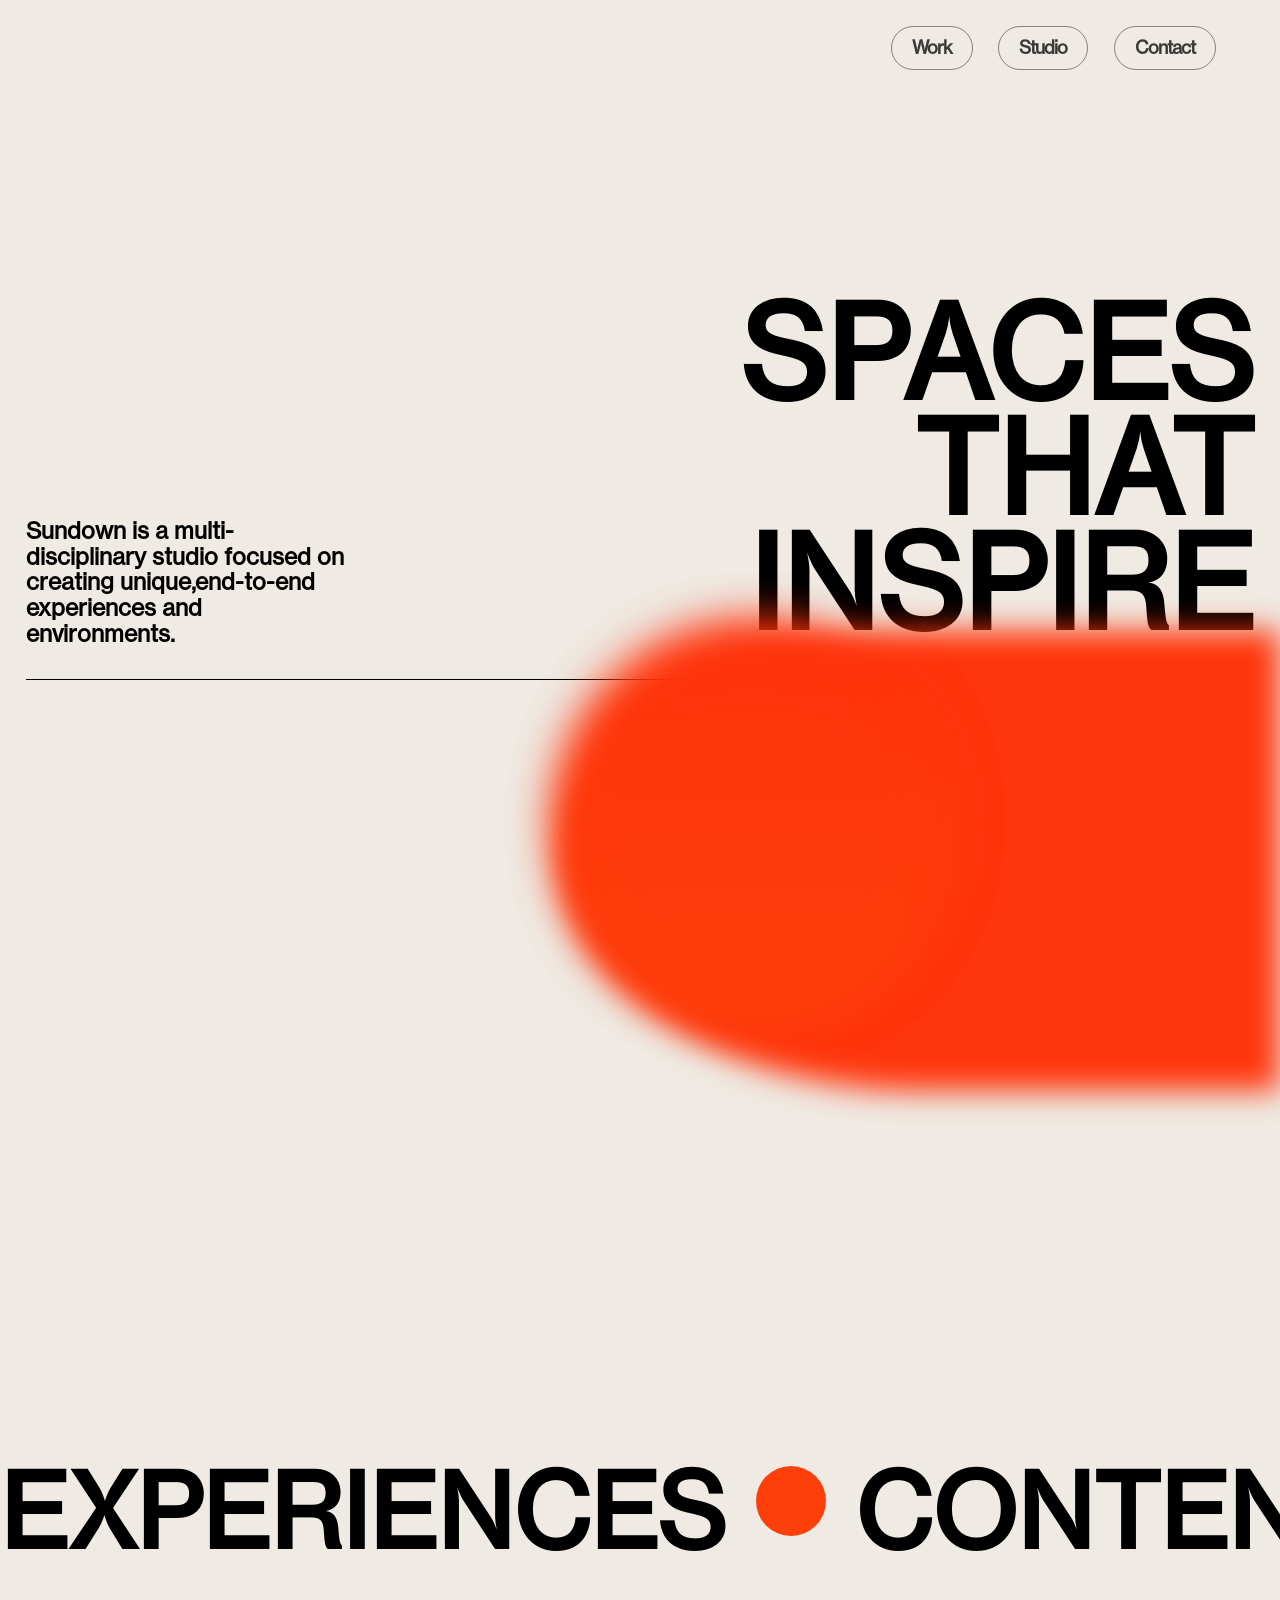
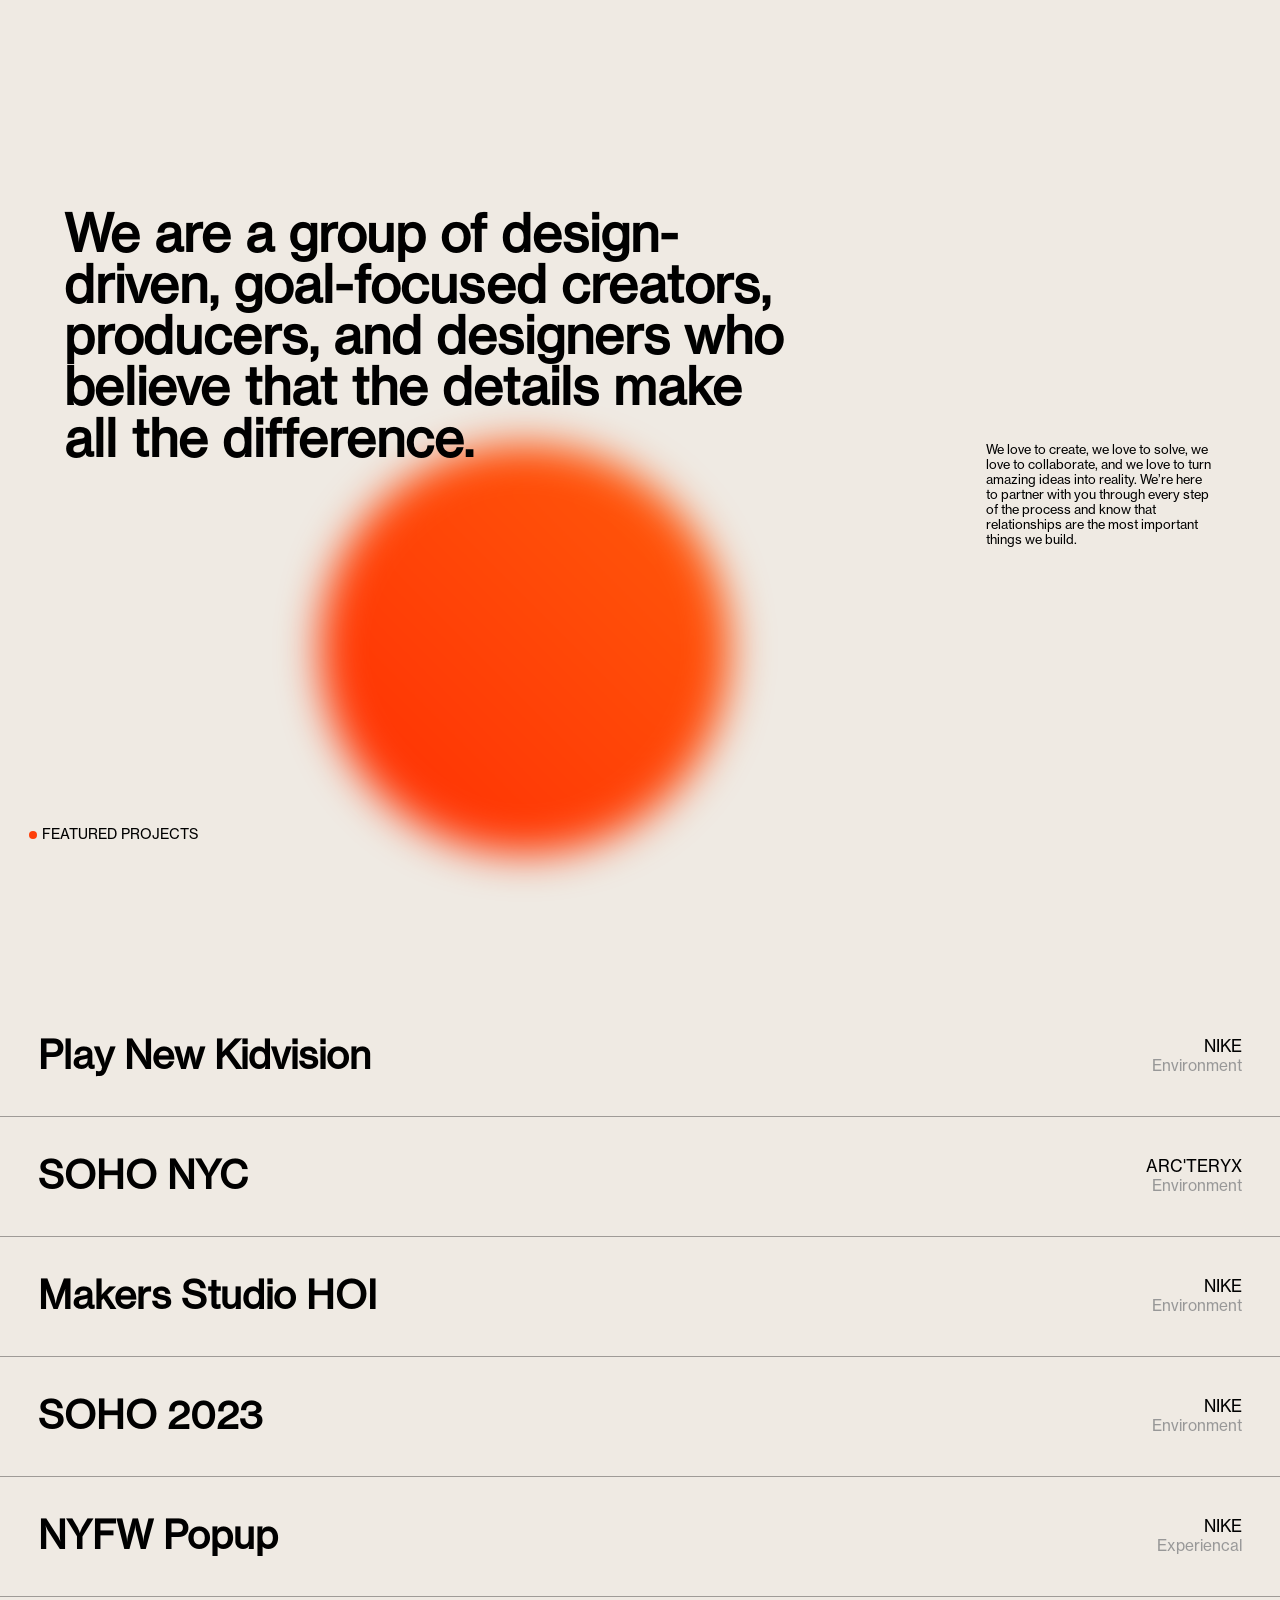
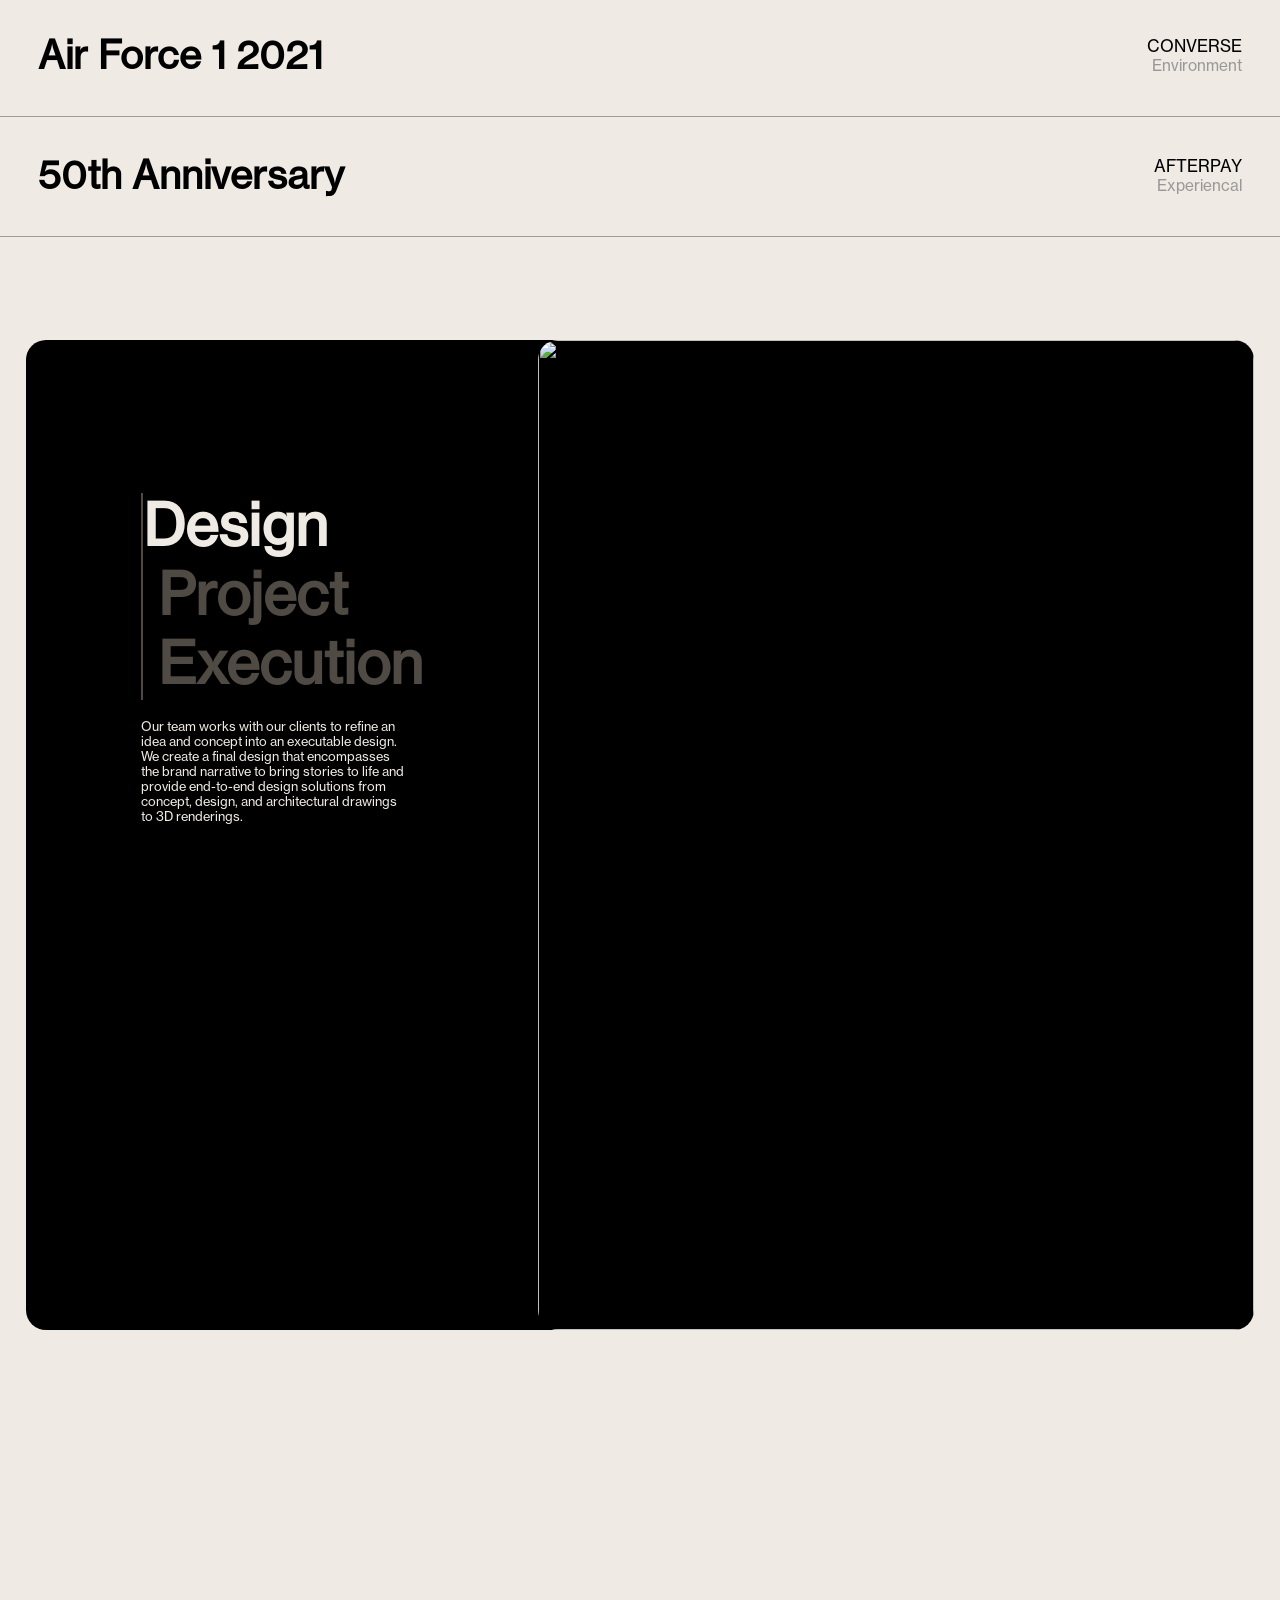
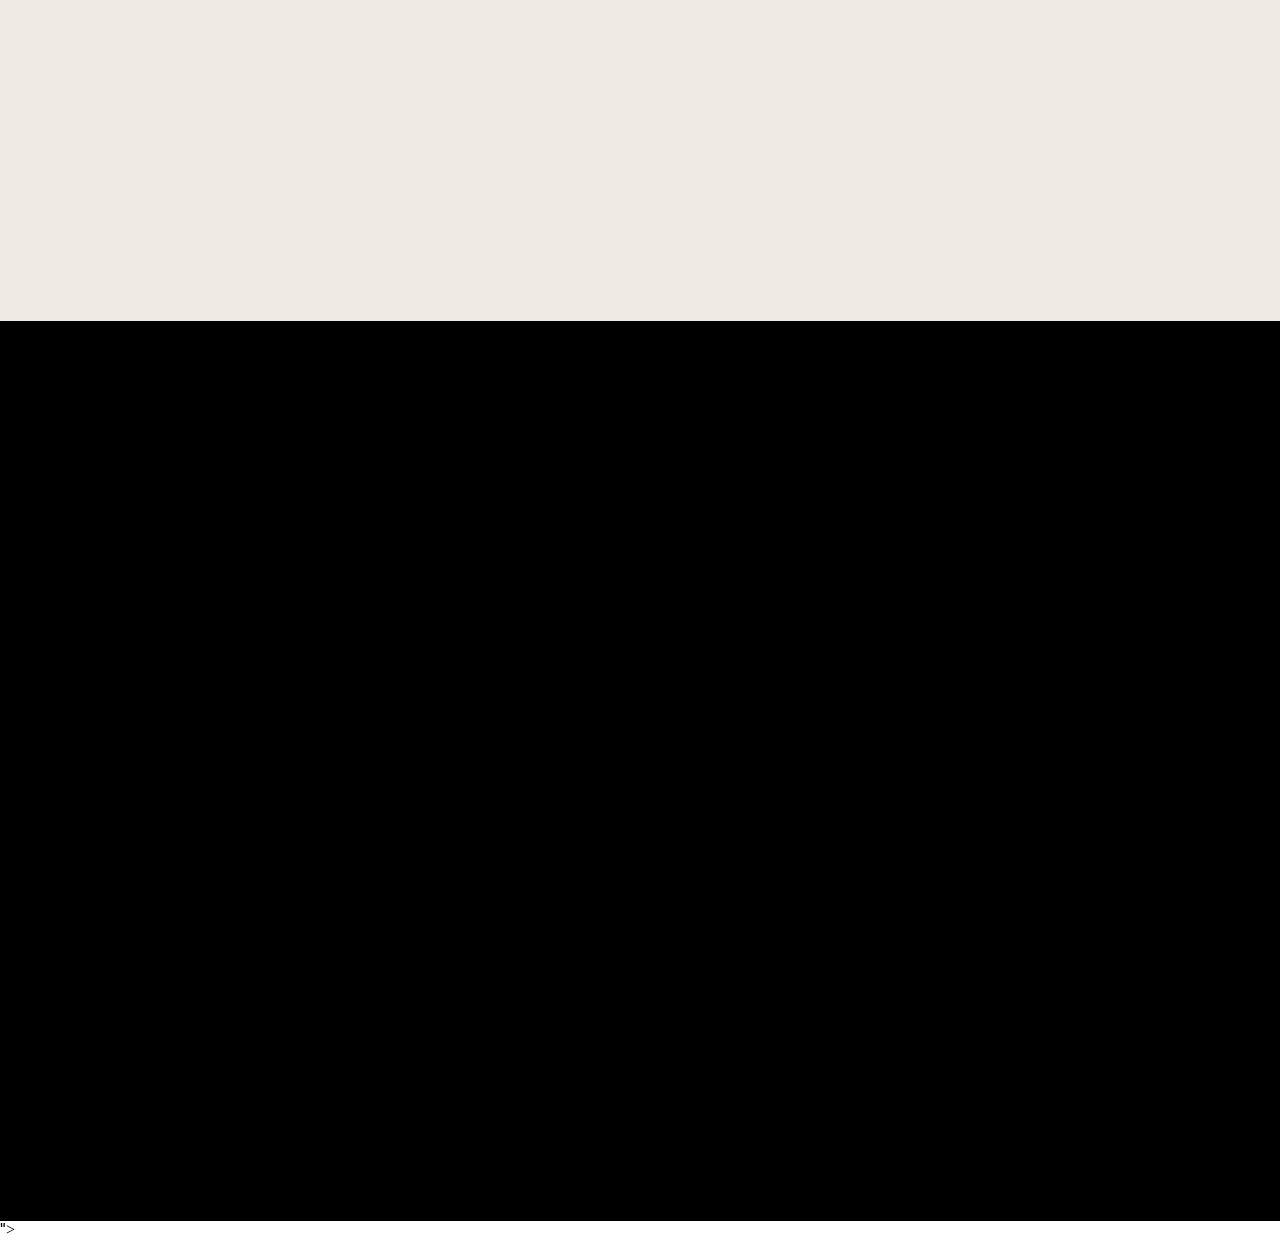
==== index.html @ 8892dcef "footer" ====
<!DOCTYPE html>
<html lang="en">

<head>
    <meta charset="UTF-8">
    <link rel="stylesheet" href="https://cdn.jsdelivr.net/npm/locomotive-scroll@3.5.4/dist/locomotive-scroll.css">
    <link rel="stylesheet" href="https://cdn.jsdelivr.net/npm/swiper@11/swiper-bundle.min.css" />
    <meta name="viewport" content="width=device-width, initial-scale=1.0">
    <link rel="stylesheet" href="style.css">
    <link rel="shortcut icon" href="./icon.png" type="image/x-icon">
    <title>Sundown Studio</title>
</head>

<body>
    <div id="fixed-img"></div>
    <div id="main">
        <div id="page1">
            <nav>
                <img src="https://assets-global.website-files.com/64d3dd9edfb41666c35b15b7/64d3dd9edfb41666c35b15c2_Sundown%20logo.svg"
                    alt="">
                <div id="navright">
                    <h4><a href="#">Work</a></h4>
                    <h4><a href="#">Studio</a></h4>
                    <h4><a href="#">Contact</a></h4>
                </div>
            </nav>
            <div id="hero">
                <div id="left">
                    <h3>Sundown is a multi-disciplinary studio focused on creating unique,end-to-end experiences and
                        environments.</h3>
                </div>
                <div id="right">
                    <h1>Spaces <br>
                        that <br>
                        inspire</h1>
                </div>
            </div>
            <div id="hero-shape">
                <div id="h1"></div>
                <div id="h2"></div>
                <div id="h3"></div>
            </div>
            <video autoplay loop muted src="./video.mp4"></video>
        </div>
        <div id="page2">
            <div id="moving">

                <div class="con">
                    <h1>EXPERIENCES</h1>
                    <div id="circle"></div>
                    <h1>CONTENT</h1>
                    <div id="circle"></div>
                    <h1>ENVIRONMENTS</h1>
                    <div id="circle"></div>
                </div>

                <div class="con">
                    <h1>EXPERIENCES</h1>
                    <div id="circle"></div>
                    <h1>CONTENT</h1>
                    <div id="circle"></div>
                    <h1>ENVIRONMENTS</h1>
                    <div id="circle"></div>
                </div>

                <div class="con">
                    <h1>EXPERIENCES</h1>
                    <div id="circle"></div>
                    <h1>CONTENT</h1>
                    <div id="circle"></div>
                    <h1>ENVIRONMENTS</h1>
                    <div id="circle"></div>
                </div>
            </div>
            <div id="gooey"> </div>

            <div id="page2-bottom">
                <h1>We are a group of design- <br>driven, goal-focused creators, <br>producers, and designers who
                    <br>believe that
                    the details make <br>all the difference.
                </h1>
                <div id="bottom-pt2">
                    <img src="https://assets-global.website-files.com/64d3dd9edfb41666c35b15b7/64d3dd9edfb41666c35b15d1_Holding_thumb-p-500.jpg"
                        alt="">
                    <p>We love to create, we love to solve, we love to collaborate, and we love to turn amazing ideas
                        into reality. We’re here to partner with you through every step of the process and know that
                        relationships are the most important things we build.</p>
                </div>
            </div>
            <div id="project">
                <div id="dot"></div>
                <h5>FEATURED PROJECTS</h5>
            </div>
        </div>
        <div id="page3">
            <div id="elem-container">
                <div id="elem1" class="elem"
                    data-image="https://assets-global.website-files.com/64d3dd9edfb41666c35b15d4/64d3dd9edfb41666c35b169f_Copy%2520of%2520211023_NikeCHI_PlayNewKids_Beauty-03-p-1600.webp">
                    <div class="overlay"></div>
                    <h2>Play New Kidvision</h2>
                    <div class="rite">
                        <h3>NIKE</h3>
                        <h4>Environment</h4>
                    </div>
                </div>

                <div class="elem"
                    data-image="https://assets-global.website-files.com/64d3dd9edfb41666c35b15d4/64d3dd9edfb41666c35b163b_Copy-of-IMG_1180.webp">
                    <div class="overlay"></div>
                    <h2>SOHO NYC</h2>
                    <div class="rite">
                        <h3>ARC'TERYX</h3>
                        <h4>Environment</h4>
                    </div>
                </div>

                <div class="elem"
                    data-image="https://assets-global.website-files.com/64d3dd9edfb41666c35b15d4/64d3dd9edfb41666c35b1733_Nike_HOI_50th_SU22_FL1_5388.webp">
                    <div class="overlay"></div>
                    <h2>Makers Studio HOI</h2>
                    <div class="rite">
                        <h3>NIKE</h3>
                        <h4>Environment</h4>
                    </div>
                </div>

                <div class="elem"
                    data-image="https://assets-global.website-files.com/64d3dd9edfb41666c35b15d4/64d3dd9edfb41666c35b1733_Nike_HOI_50th_SU22_FL1_5388.webp">
                    <div class="overlay"></div>
                    <h2>SOHO 2023</h2>
                    <div class="rite">
                        <h3>NIKE</h3>
                        <h4>Environment</h4>
                    </div>
                </div>

                <div class="elem"
                    data-image="https://assets-global.website-files.com/64d3dd9edfb41666c35b15d4/64d3dd9edfb41666c35b1712_AM704009-p-1600.webp">
                    <div class="overlay"></div>
                    <h2>NYFW Popup</h2>
                    <div class="rite">
                        <h3>NIKE</h3>
                        <h4>Experiencal</h4>
                    </div>
                </div>

                <div class="elem"
                    data-image="https://assets-global.website-files.com/64d3dd9edfb41666c35b15d4/64d3dd9edfb41666c35b16c5_Copy%20of%20Nike_Soho_AMD21_0781_LORES.webp">
                    <div class="overlay"></div>
                    <h2>Air Force 1 2021</h2>
                    <div class="rite">
                        <h3>CONVERSE</h3>
                        <h4>Environment</h4>
                    </div>
                </div>

                <div class="elem"
                    data-image="https://assets-global.website-files.com/64d3dd9edfb41666c35b15d4/64d3dd9edfb41666c35b16f4_Copy%20of%20Nike_Soho_50th_SU22_FL1_6176.webp">
                    <div class="overlay"></div>
                    <h2>50th Anniversary</h2>
                    <div class="rite">
                        <h3>AFTERPAY</h3>
                        <h4>Experiencal</h4>
                    </div>
                </div>
            </div>
        </div>
        <div id="page4">
            <div id="design">
                <div id="dl">
                    <div id="line"></div>
                    <h2 class="text" data-image="https://sundown-ivory.vercel.app/page4-1.webp"
                        data-para="Our team works with our clients to refine an idea and concept into an executable design. We create a final design that encompasses the brand narrative to bring stories to life and provide end-to-end design solutions from concept, design, and architectural drawings to 3D renderings.">
                        Design</h2>
                    <h2 class="text" data-image="https://sundown-ivory.vercel.app/page4-2.webp"
                        data-para="Once we have a design, our production team takes the lead in bringing it to life. We manage all stages of the project, from build specifications and technical drawings to site surveys, vendor management, and 2D & 3D production. We have an extensive network of partners to meet each unique design and project need.">
                        Project</h2>
                    <h2 class="text" data-image="https://sundown-ivory.vercel.app/page4-3.webp"
                        data-para="We’re with you every step of the way, from the project initiation to launch day. Our production and design teams are onsite to direct and guide the process down to the last point of completion, ensuring success across the built space and experience.">
                        Execution</h2>
                    <p id="paragraph">Our team works with our clients to refine an <br> idea and concept into an
                        executable design.
                        <br> We
                        create a final design that encompasses <br> the brand narrative to bring stories to life and
                        <br> provide
                        end-to-end design solutions from <br>concept, design, and architectural drawings <br> to 3D
                        renderings.
                    </p>
                </div>
                <div id="dr">
                    <img src="https://sundown-ivory.vercel.app/page4-1.webp" alt="">
                </div>
            </div>
            <div id="swiper"></div>
        </div>
        <div id="page5"></div>
        <div id="page6"></div>
    </div>
    <div id="footer">
        <h1>Sundown</h1>
    </div>

    <script src="https://cdn.jsdelivr.net/npm/locomotive-scroll@3.5.4/dist/locomotive-scroll.js"></script>
    <script src=" https://cdnjs.cloudflare.com/ajax/libs/gsap/3.13.0/gsap.min.js"
        integrity="sha512-NcZdtrT77bJr4STcmsGAESr06BYGE8woZdSdEgqnpyqac7sugNO+Tr4bGwGF3MsnEkGKhU2KL2xh6Ec+BqsaHA=="
        crossorigin="anonymous" referrerpolicy="no-referrer"></script>">
    <script src="https://cdnjs.cloudflare.com/ajax/libs/gsap/3.13.0/ScrollTrigger.min.js"
        integrity="sha512-P2IDYZfqSwjcSjX0BKeNhwRUH8zRPGlgcWl5n6gBLzdi4Y5/0O4zaXrtO4K9TZK6Hn1BenYpKowuCavNandERg=="
        crossorigin="anonymous" referrerpolicy="no-referrer"></script>
    <script src="https://cdn.jsdelivr.net/npm/swiper@11/swiper-bundle.min.js"></script>
    <script src="script.js"></script>
</body>

</html>
---- style.css ----
* {
    margin: 0;
    padding: 0;
    box-sizing: border-box;
}

html,
body {
    width: 100%;
    height: 100%;
    color: black;
    /* background-color: #efeae3; */
    font-family: "Neue Haas Grotesk Display";
}

#main {
    background-color: black;
    position: relative;
    z-index: 10;
}

@font-face {
    font-family: "Neue Haas Grotesk Display";
    src: url("./fonts/NeueHaasGrotText-55Roman-Trial.otf");
}



#page1 {
    min-height: 100vh;
    width: 100%;
    position: relative;
    padding: 0 2vw;
    background-color: #efeae3;
}

nav {
    padding: 2vw 3vw;
    width: 100%;
    display: flex;
    align-items: center;
    justify-content: space-between;
}

#navright {
    display: flex;
    gap: 2vw;
}

#navright h4 {
    padding: 10px 20px;
    font-weight: 600;
    color: rgba(0, 0, 0, 0.744);
    font-size: 18px;
    border: 1px solid rgba(0, 0, 0, 0.443);
    border-radius: 50px;
    letter-spacing: -1px;
    position: relative;
    transition: all ease 0.4s;
    overflow: hidden;
}

#navright h4::after {
    content: "";
    position: absolute;
    height: 100%;
    width: 100%;
    background-color: rgba(0, 0, 0, 0.756);
    color: white;
    position: absolute;
    left: 0;
    bottom: -100%;
    border-radius: 50px;
    transition: all ease 0.4s;
}

#navright h4:hover::after {
    bottom: 0;
}

#navright h4 a {
    color: rgba(0, 0, 0, 0.756);
    text-decoration: none;
    z-index: 9;
    position: relative;
}

#navright h4:hover a {
    color: white;
}

#hero {
    height: 65vh;
    width: 100%;
    display: flex;
    align-items: flex-end;
    justify-content: space-between;
    border-bottom: 1px solid black;
    padding-bottom: 2.5vw;
}

#left h3 {

    width: 25vw;
    line-height: 2vw;
    font-size: 1.8vw;
}

#right h1 {
    align-items: flex-end;
    text-transform: uppercase;
    font-size: 10vw;
    line-height: 9vw;
    text-align: right;
}

#page1 video {
    margin-top: 4vw;
    border-radius: 30px;
    width: 100%;
    position: relative;
}

#hero-shape {
    position: absolute;
    height: 36vw;
    width: 56vw;
    right: 0;
    top: 70vh;
}

#h1 {
    height: 100%;
    width: 100%;
    background-color: #ff350b;
    border-top-left-radius: 50%;
    border-bottom-left-radius: 50%;
    filter: blur(15px);
    position: absolute;
}

#h2 {
    height: 30vw;
    width: 30vw;
    background: linear-gradient(#ff320a, #fe3f0a);
    border-radius: 50%;
    position: absolute;
    filter: blur(25px);
    animation-name: anime2;
    animation-duration: 3s;
    animation-timing-function: linear;
    animation-iteration-count: infinite;
    animation-direction: alternate;
}

#h3 {
    height: 30vw;
    width: 30vw;
    background: linear-gradient(#ff320a, #fe3f0a);
    border-radius: 50%;
    filter: blur(25px);
    position: absolute;
    animation-name: anime1;
    animation-duration: 3s;
    animation-timing-function: linear;
    animation-iteration-count: infinite;
    animation-direction: alternate;
}

@keyframes anime1 {
    from {
        transform: translate(55%, -3%);
    }

    to {
        transform: translate(0%, 10%);
    }
}

@keyframes anime2 {
    from {
        transform: translate(5%, -5%);
    }

    to {
        transform: translate(-20%, 30%);
    }
}

#page2 {
    min-height: 100vh;
    width: 100%;
    position: relative;
    padding: 8vw 0vw;
    background-color: #efeae3;

}

#moving::-webkit-scrollbar {
    display: none;
}

#moving {
    white-space: nowrap;
    overflow-x: auto;
}

.con {
    white-space: nowrap;
    display: inline-block;
    animation-name: move;
    animation-duration: 10s;
    animation-timing-function: linear;
    animation-iteration-count: infinite;
}

#moving h1 {
    font-size: 8vw;
    display: inline-block;
}

#circle {
    height: 70px;
    width: 70px;
    background-color: #fe3f0a;
    display: inline-block;
    border-radius: 50%;
    margin: 1vw 2vw;
}

@keyframes move {
    from {
        transform: translateX(0);
    }

    to {
        transform: translateX(-100%);
    }
}

#page2-bottom {
    height: 80vh;
    width: 100%;
    /* background-color: aquamarine; */
    padding: 5vw;
    display: flex;
    align-items: center;
    justify-content: space-between;
    position: relative;
    z-index: 2;
}

#page2-bottom h1 {
    font-size: 4vw;
    width: 70%;
    line-height: 4vw;
}

#bottom-pt2 {
    width: 20%;
    margin-top: 30vh;
    /* background-color: blue; */
}

#dot {
    height: 8px;
    width: 8px;
    background-color: #fe3f0a;
    border-radius: 50%;
}

#project {
    display: flex;
    gap: 5px;
    padding-left: 2.3vw;
    padding-top: 10vw;
    align-items: center;
}

#project h5 {
    font-size: 1.1vw;
    font-weight: 200;
}

#bottom-pt2 img {
    width: 100%;
    border-radius: 15px;
}

#bottom-pt2 p {
    font-weight: 100;
    margin-top: 2vw;
    font-size: 1vw;
}

#page2 #gooey {
    height: 32vw;
    width: 32vw;
    border-radius: 50%;
    position: absolute;
    background: linear-gradient(to top right, #ff2d03, #ff5c0b);
    top: 58%;
    left: 25%;
    filter: blur(20px);
    z-index: 1;
    animation-name: gooey;
    animation-duration: 6s;
    animation-iteration-count: infinite;
    animation-direction: alternate;
    animation-timing-function: ease-in-out;
}

@keyframes gooey {
    from {
        transform: translate(10%, -10%) skew(0);
    }

    to {
        transform: translate(-10%, 10%) skew(-12deg);
    }
}

#page3 {
    min-height: 100vh;
    width: 100%;
    background-color: #efeae3;
    padding: 4vw 0;
}

.elem {
    height: 120px;
    width: 100%;
    /* border-top: 1px solid black; */
    border-bottom: 1px solid rgba(0, 0, 0, 0.336);
    overflow: hidden;
    position: relative;
    display: flex;
    align-items: center;
    padding: 0vw 3vw;
    justify-content: space-between;
}

.elem h2 {
    font-size: 3vw;
    position: relative;
    z-index: 9;
}

.elem .overlay {
    height: 100%;
    width: 100%;
    background-color: #ff9831;
    position: absolute;
    left: 0;
    top: -100%;
    transition: all ease 0.2s;
}

.rite {
    text-align: right;
    position: relative;
}

.rite h3 {
    font-weight: 100;
    font-size: 1.3vw;
    text-decoration: uppercase;
}

.rite h4 {
    font-weight: 100;
    font-size: 1.2vw;
    color: rgb(152, 152, 152);
}

.elem:hover .overlay {
    top: 0;
}

#fixed-img {
    height: 30vw;
    width: 24vw;
    /* background-color: red; */
    border-radius: 10px;
    position: fixed;
    z-index: 99;
    left: 50%;
    top: 25%;
    display: none;
    background-size: cover;
    background-position: center;
}


#page4 {
    min-height: 100vh;
    width: 100%;
    background-color: #efeae3;
    padding: 4vw 2vw;
}

#design {
    height: 110vh;
    width: 100%;
    display: flex;
    background-color: black;
    color: #efeae3;
    border-radius: 20px;
}

#design #dl {
    width: 25%;
    margin: 12vw 9vw;
    align-items: center;
}

#dl h2 {
    font-size: 4.5vw;
    border-left: 2px solid #504a45;
}

#dl h2:nth-child(3) {
    padding-left: 15px;
    color: #504a45;
}

#dl h2:nth-child(4) {
    padding-left: 15px;
    color: #504a45;
}

#dl h2:hover {
    cursor: pointer;
}

#dl p {
    margin-top: 20px;
    font-size: 1vw;
    font-weight: 100;
}

#design #dr {
    width: 70%;
}

#dr img {
    height: 110vh;
    width: 100%;
    border-radius: 20px;
    object-fit: cover;
}

#page5 {
    min-height: 60vh;
    width: 100%;
    background-color: #efeae3;
    padding: 4vw 0;
}

#page6 {
    min-height: 100vh;
    width: 100%;
}

#footer {
    position: fixed;
    height: 60vh;
    z-index: 9;
    bottom: 0;
}
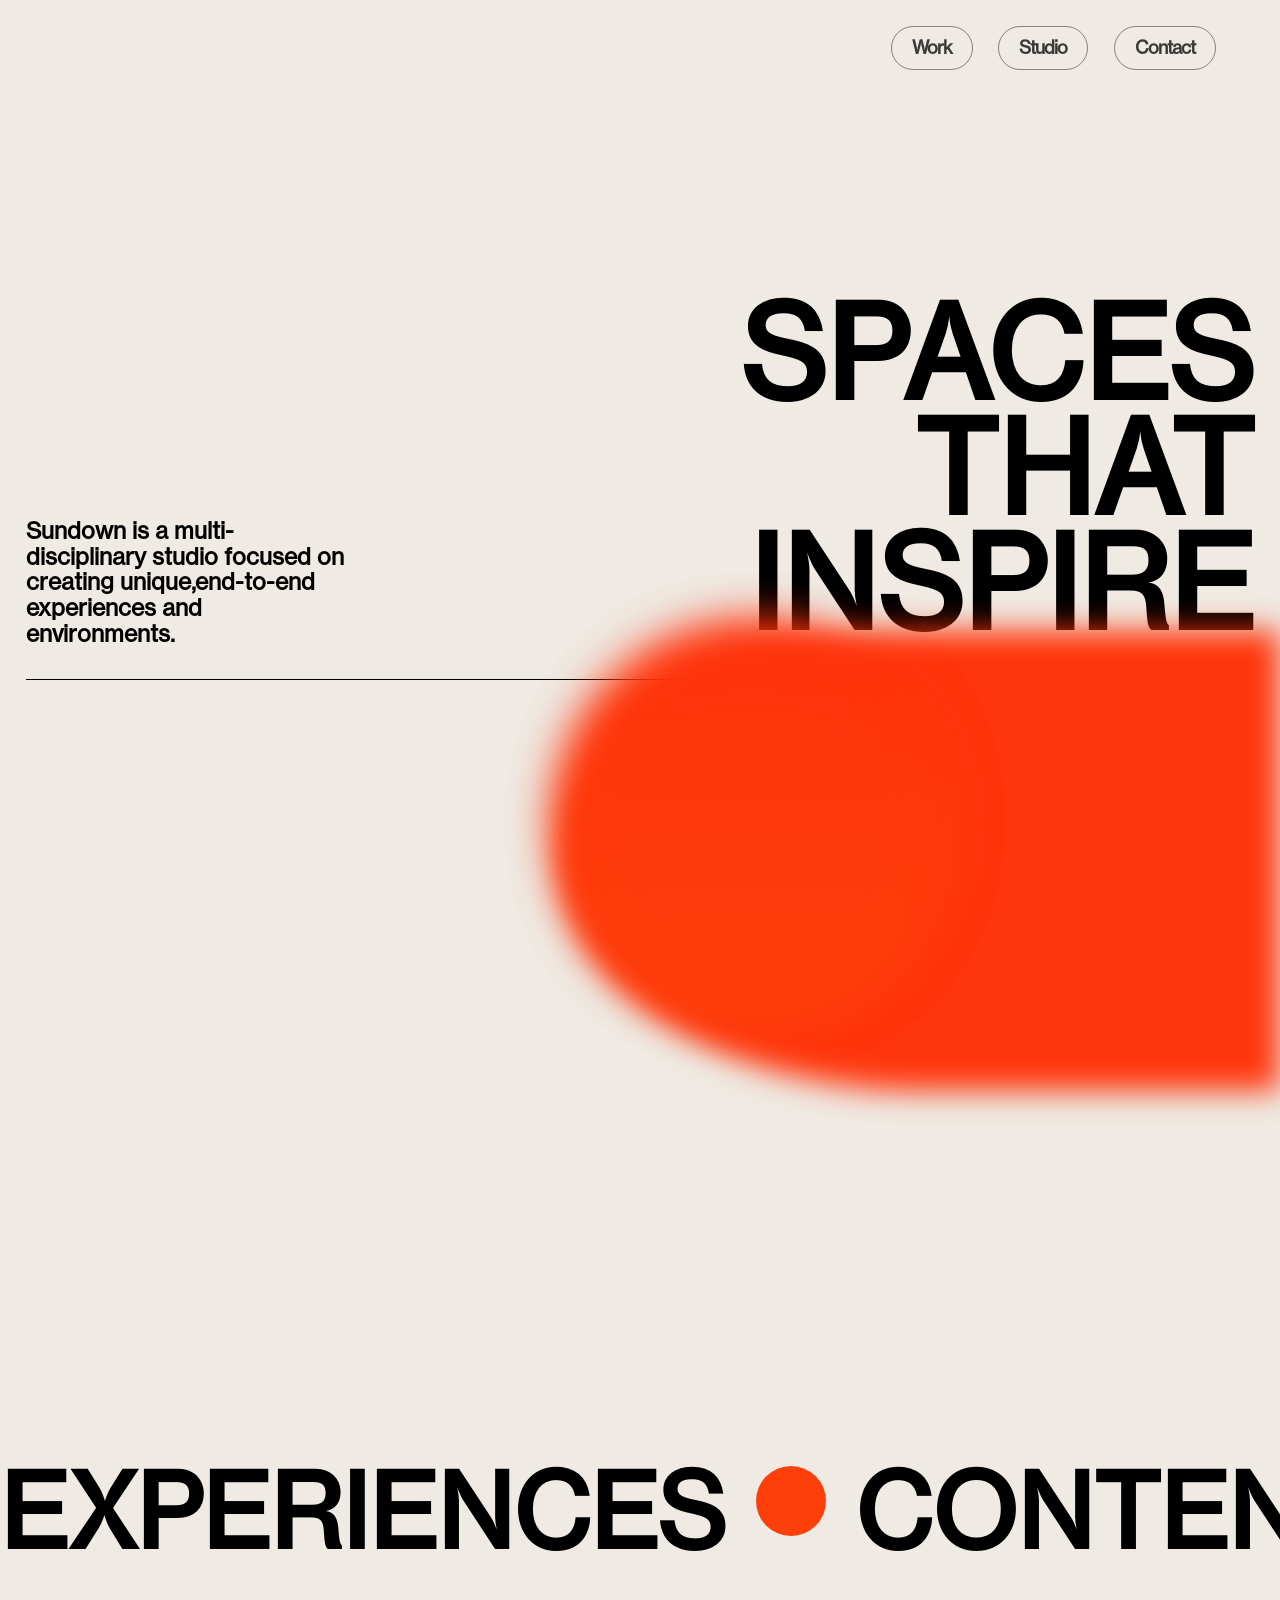
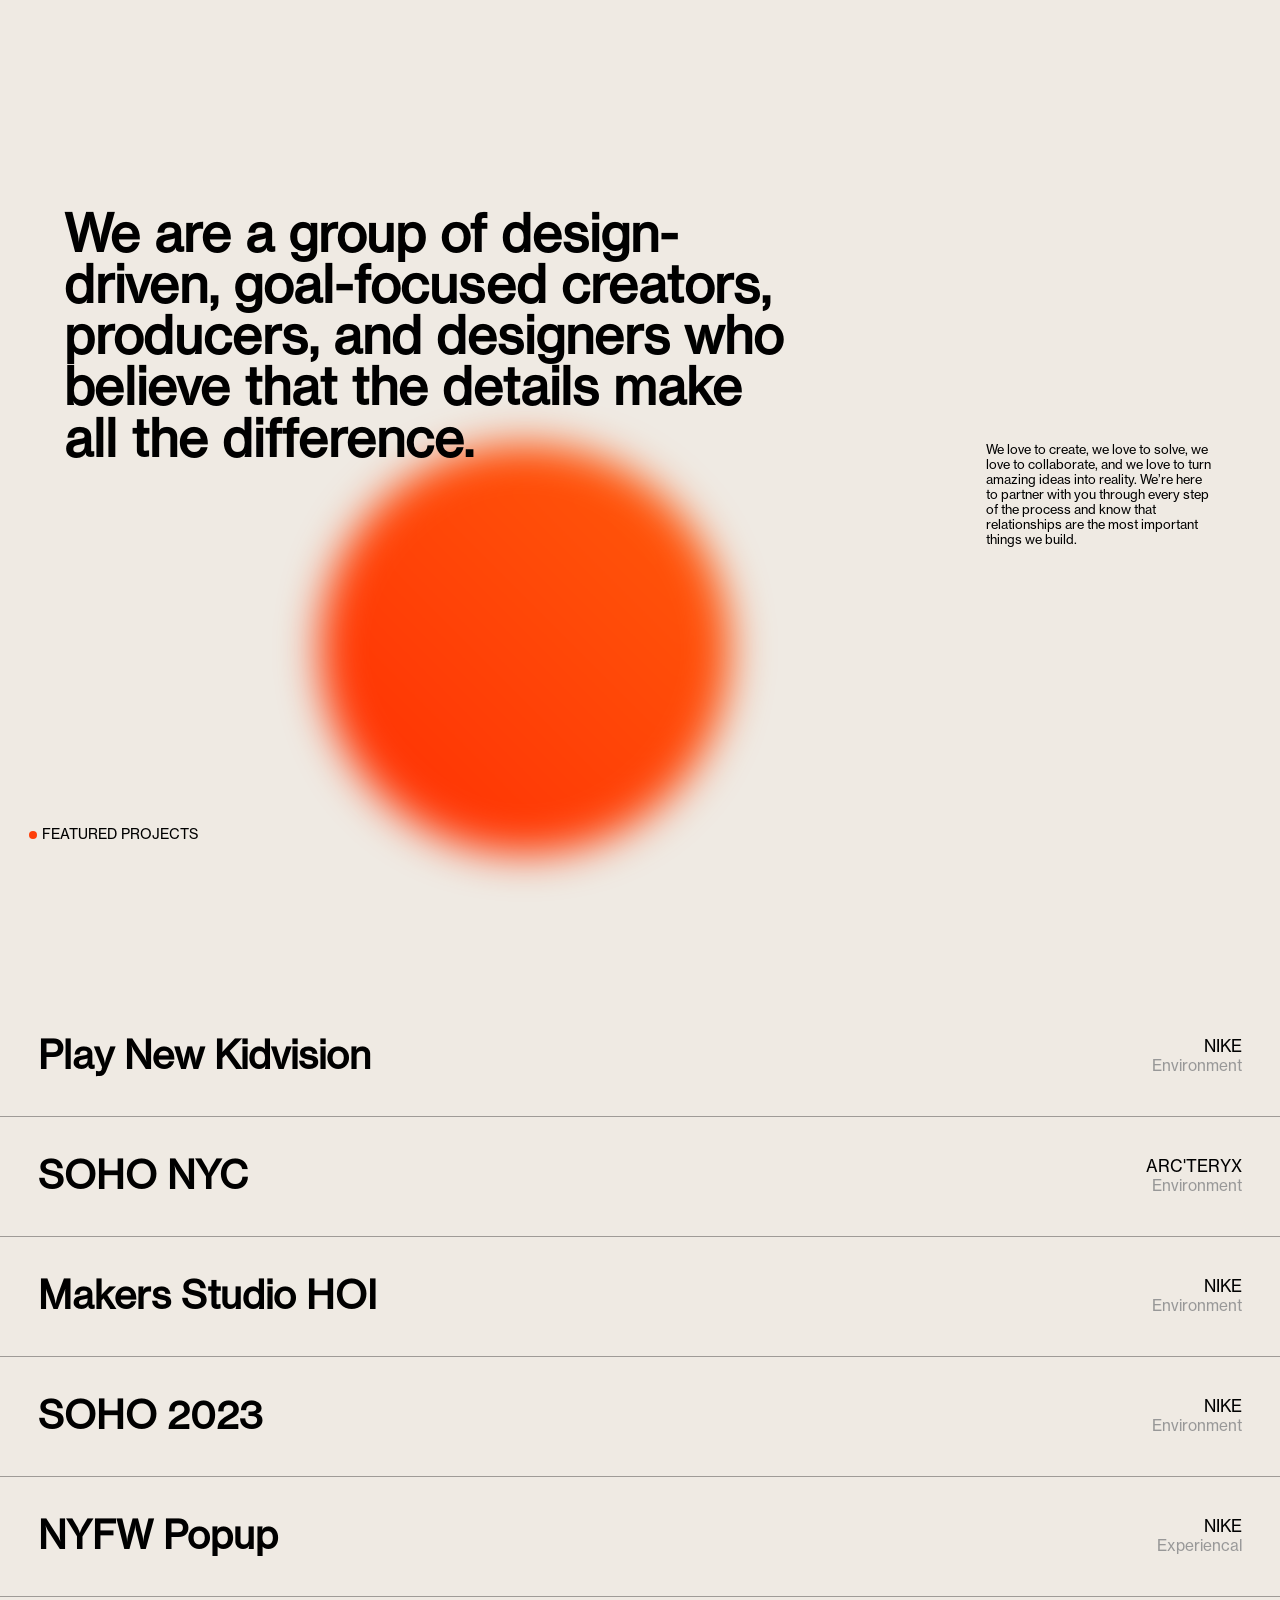
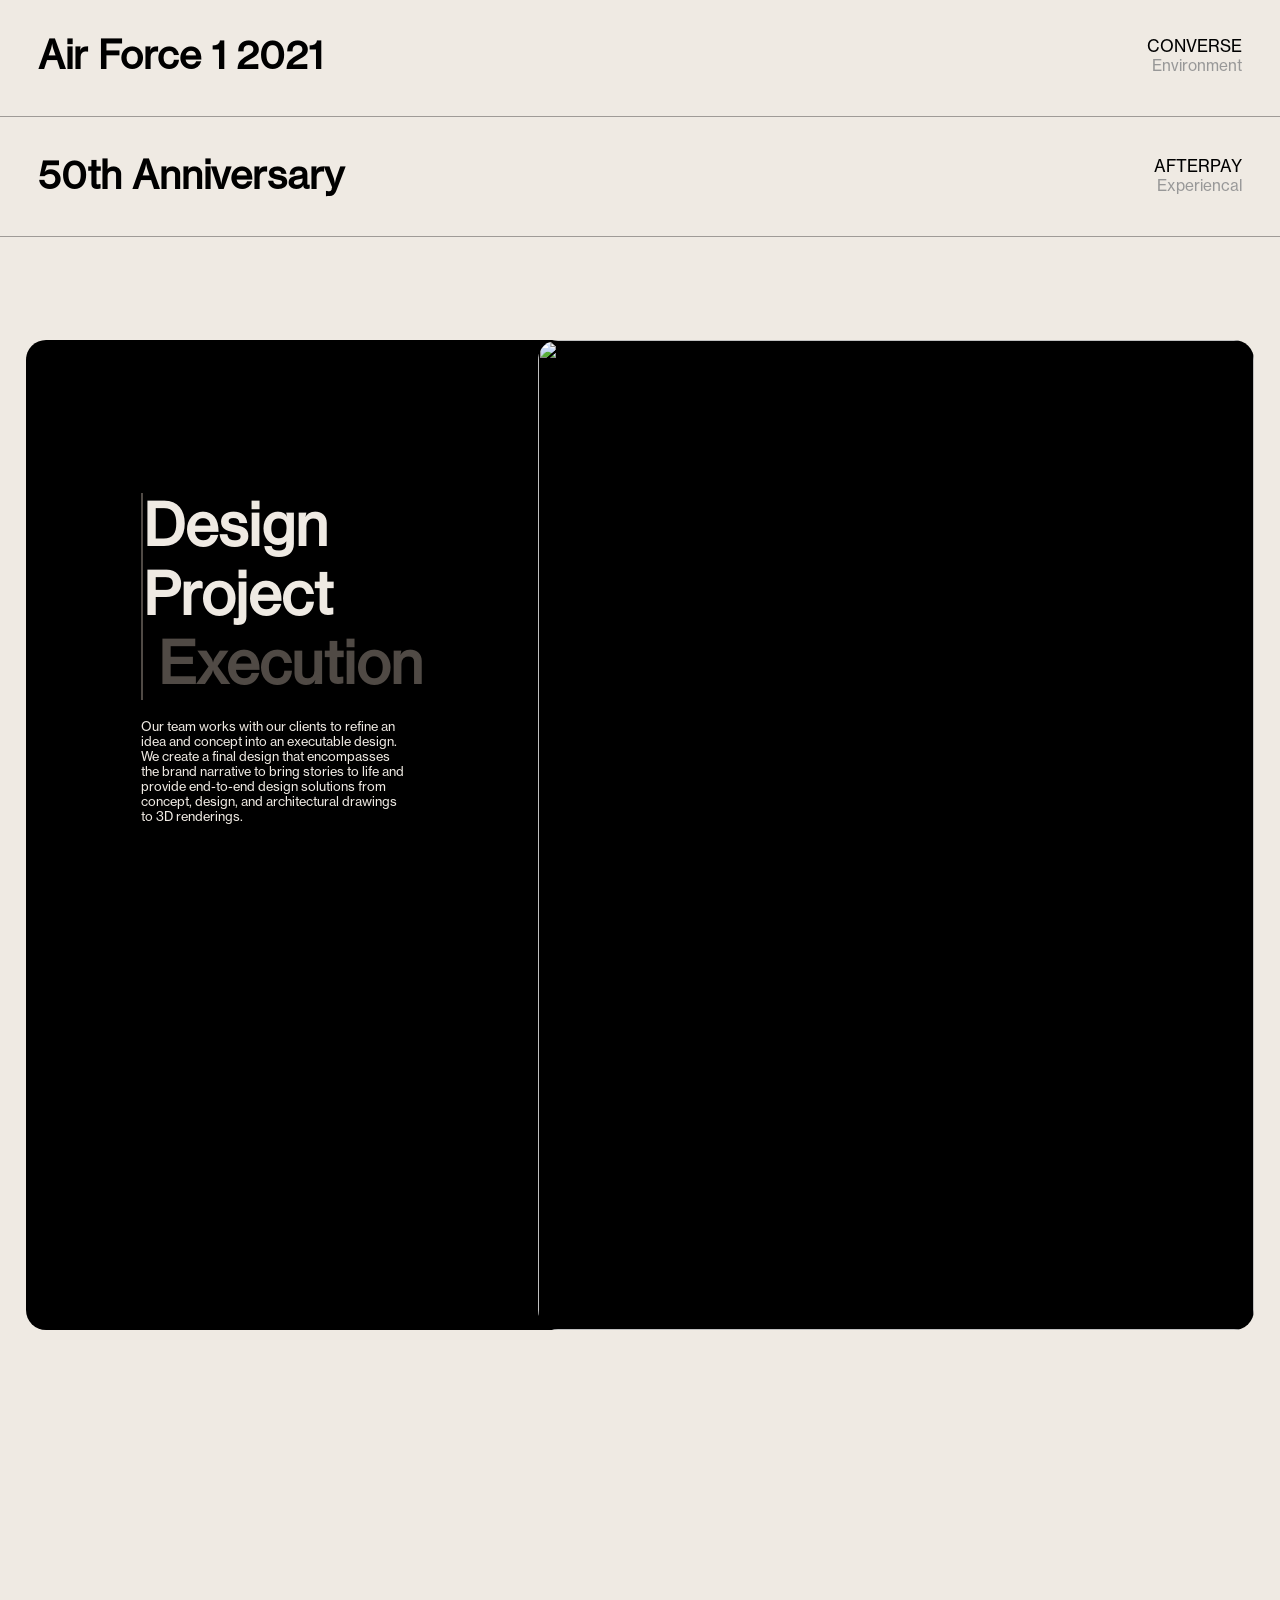
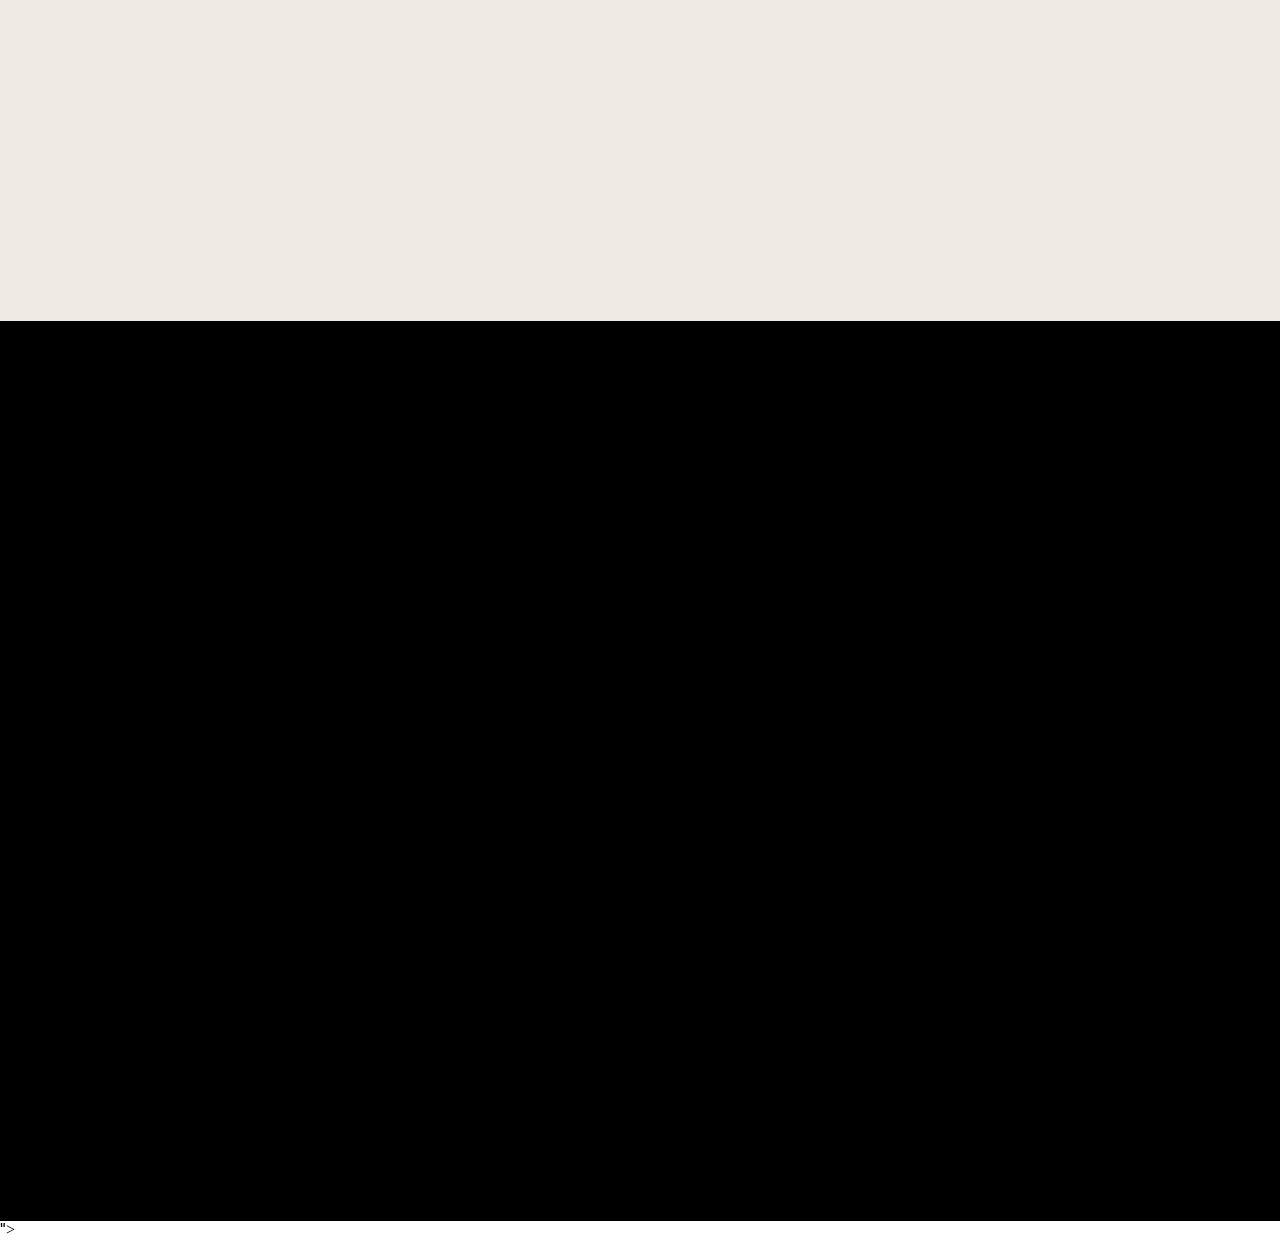
==== commit 1c81faec: "footer" ====
--- a/index.html
+++ b/index.html
@@ -168,7 +168,6 @@
         <div id="page4">
             <div id="design">
                 <div id="dl">
-                    <div id="line"></div>
                     <h2 class="text" data-image="https://sundown-ivory.vercel.app/page4-1.webp"
                         data-para="Our team works with our clients to refine an idea and concept into an executable design. We create a final design that encompasses the brand narrative to bring stories to life and provide end-to-end design solutions from concept, design, and architectural drawings to 3D renderings.">
                         Design</h2>
@@ -197,7 +196,25 @@
         <div id="page6"></div>
     </div>
     <div id="footer">
+
+        <div id="footer-div">
+            <div id="work">
+                <h3>Work</h3>
+                <h3>Studio</h3>
+                <h3>Contact</h3>
+            </div>
+            <div id="email">
+                <h4>Get industry insights and creative <br>inspiration straight to your inbox.</h4>
+                <input type="email" name="Email address" id="Email address">
+            </div>
+        </div>
         <h1>Sundown</h1>
+        <div id="footer-bottom">
+            <h5>Copyright © Sundown Studio</h5>
+            <h5>Brooklyn,NY</h5>
+            <h5>Instagram</h5>
+            <h5>LinkedIn</h5>
+        </div>
     </div>
 
     <script src="https://cdn.jsdelivr.net/npm/locomotive-scroll@3.5.4/dist/locomotive-scroll.js"></script>
--- a/style.css
+++ b/style.css
@@ -16,7 +16,7 @@
 #main {
     background-color: black;
     position: relative;
-    z-index: 10;
+    z-index: 999;
 }
 
 @font-face {
@@ -460,11 +460,36 @@
 #page6 {
     min-height: 100vh;
     width: 100%;
+    background-color: transparent;
 }
 
 #footer {
     position: fixed;
-    height: 60vh;
-    z-index: 9;
+    height: 105vh;
+    width: 100%;
+    background-color: #000000;
+    z-index: 99;
     bottom: 0;
+    left: 0;
+    display: flex;
+    justify-content: flex-end;
+    flex-direction: column;
+    border: 5px solid red;
+}
+
+#footer h1 {
+    font-size: 23vw;
+    color: #efeae3;
+}
+
+#footer-div {
+    height: 20vh;
+    width: 100%;
+    background-color: red;
+}
+
+#footer-bottom {
+    border-top: 1px solid #dadada;
+    height: 10vh;
+    width: 100%;
 }
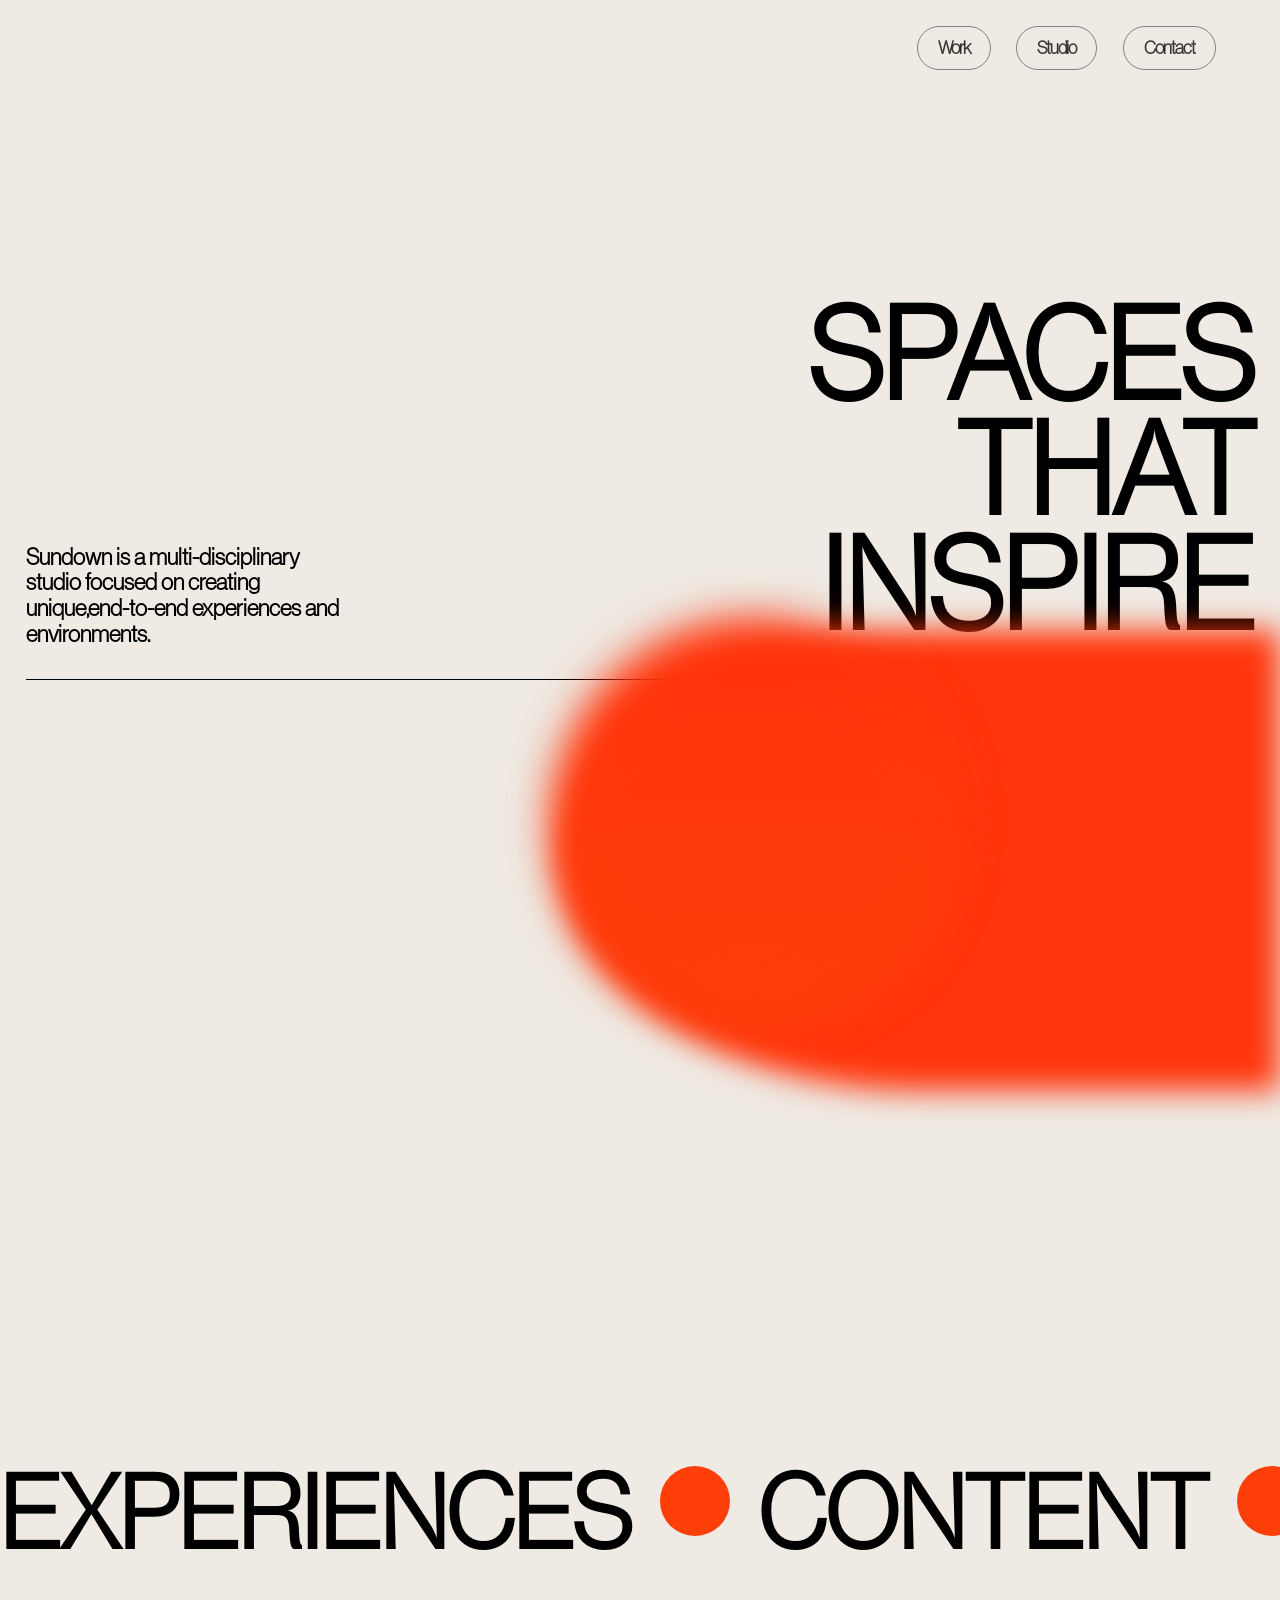
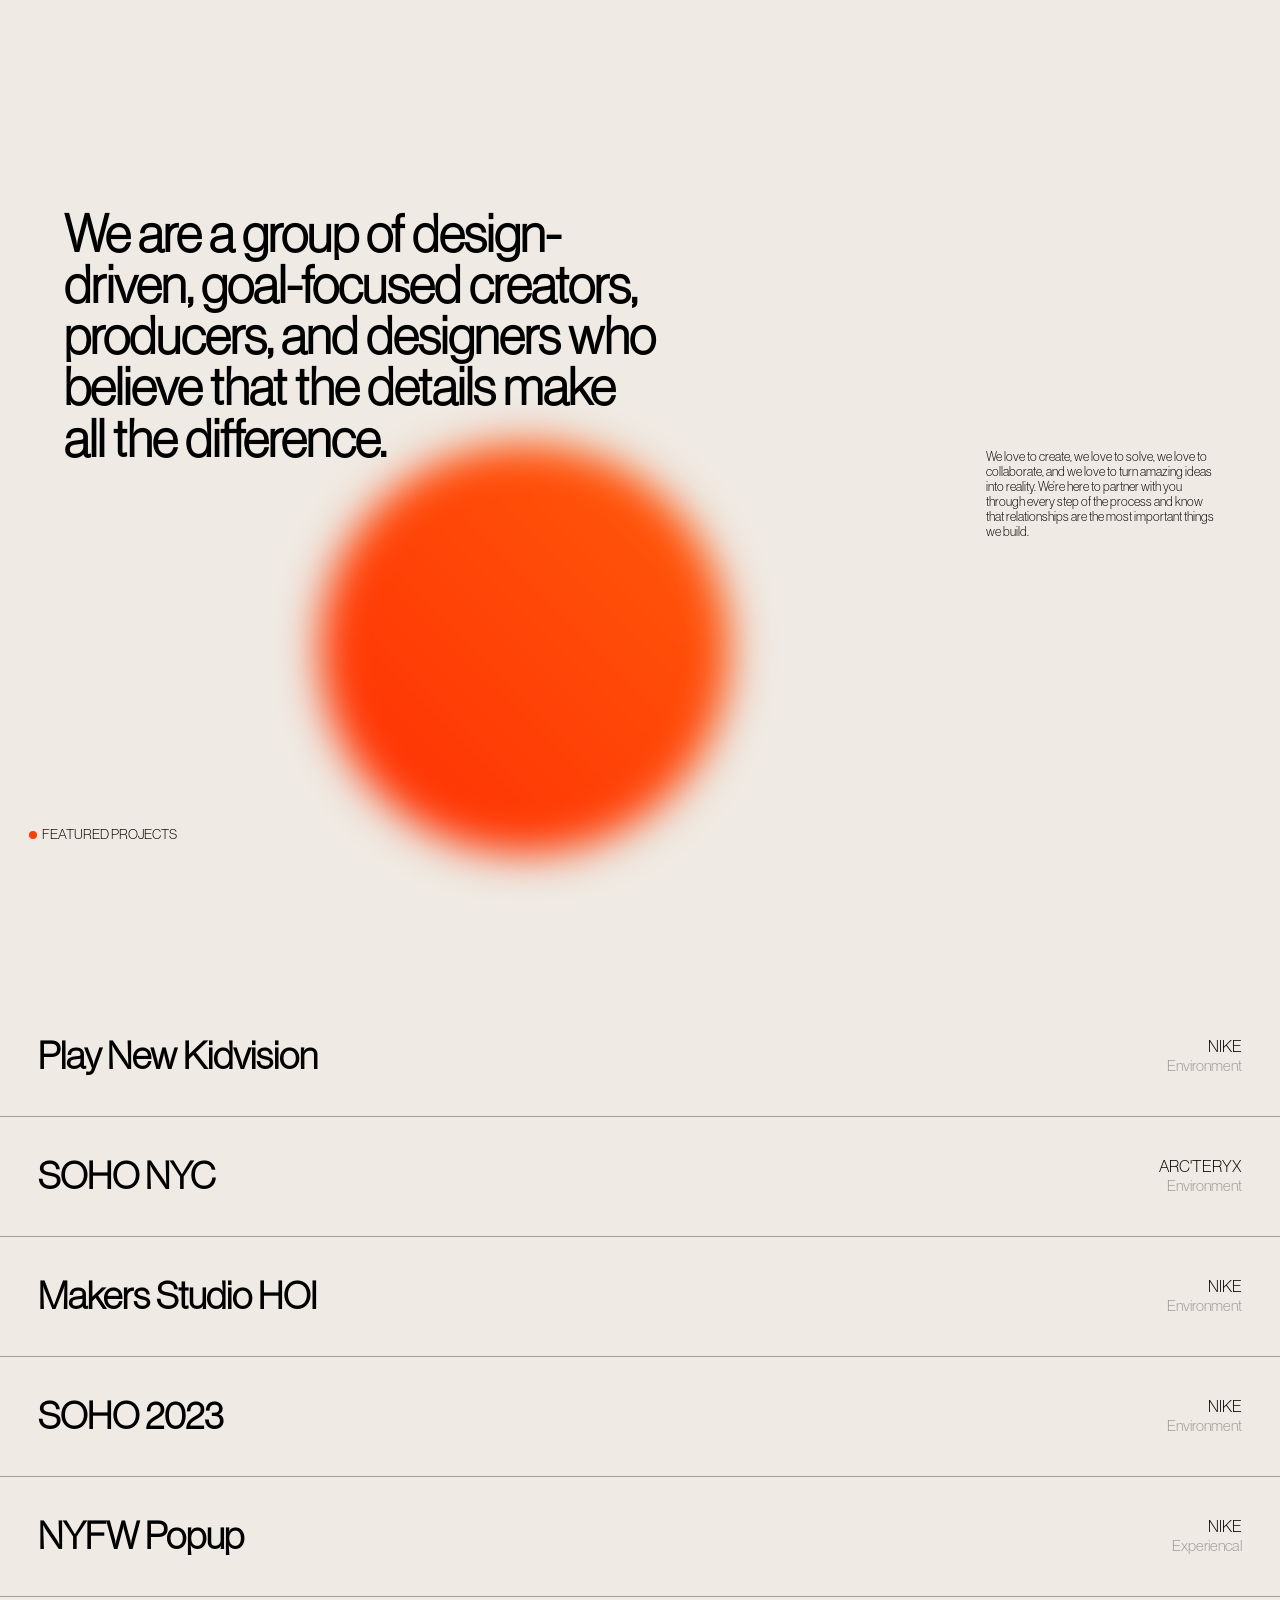
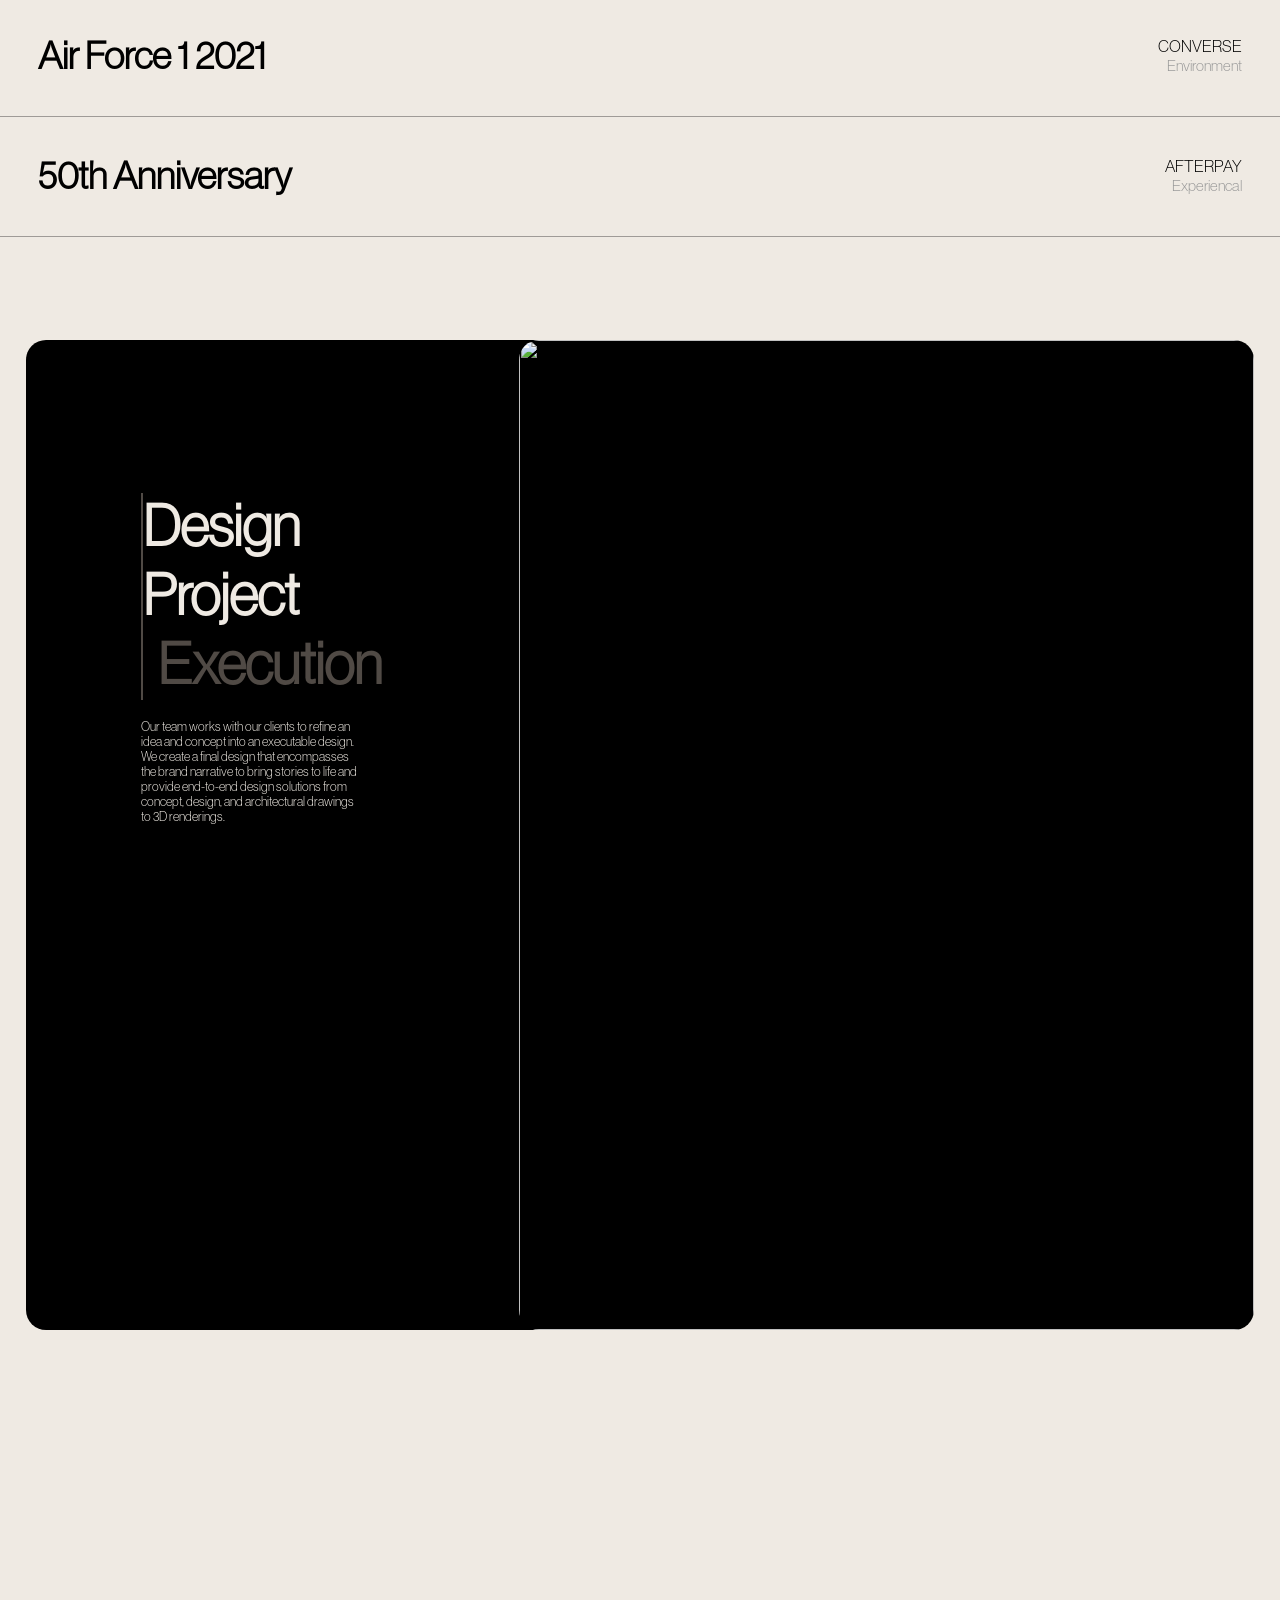
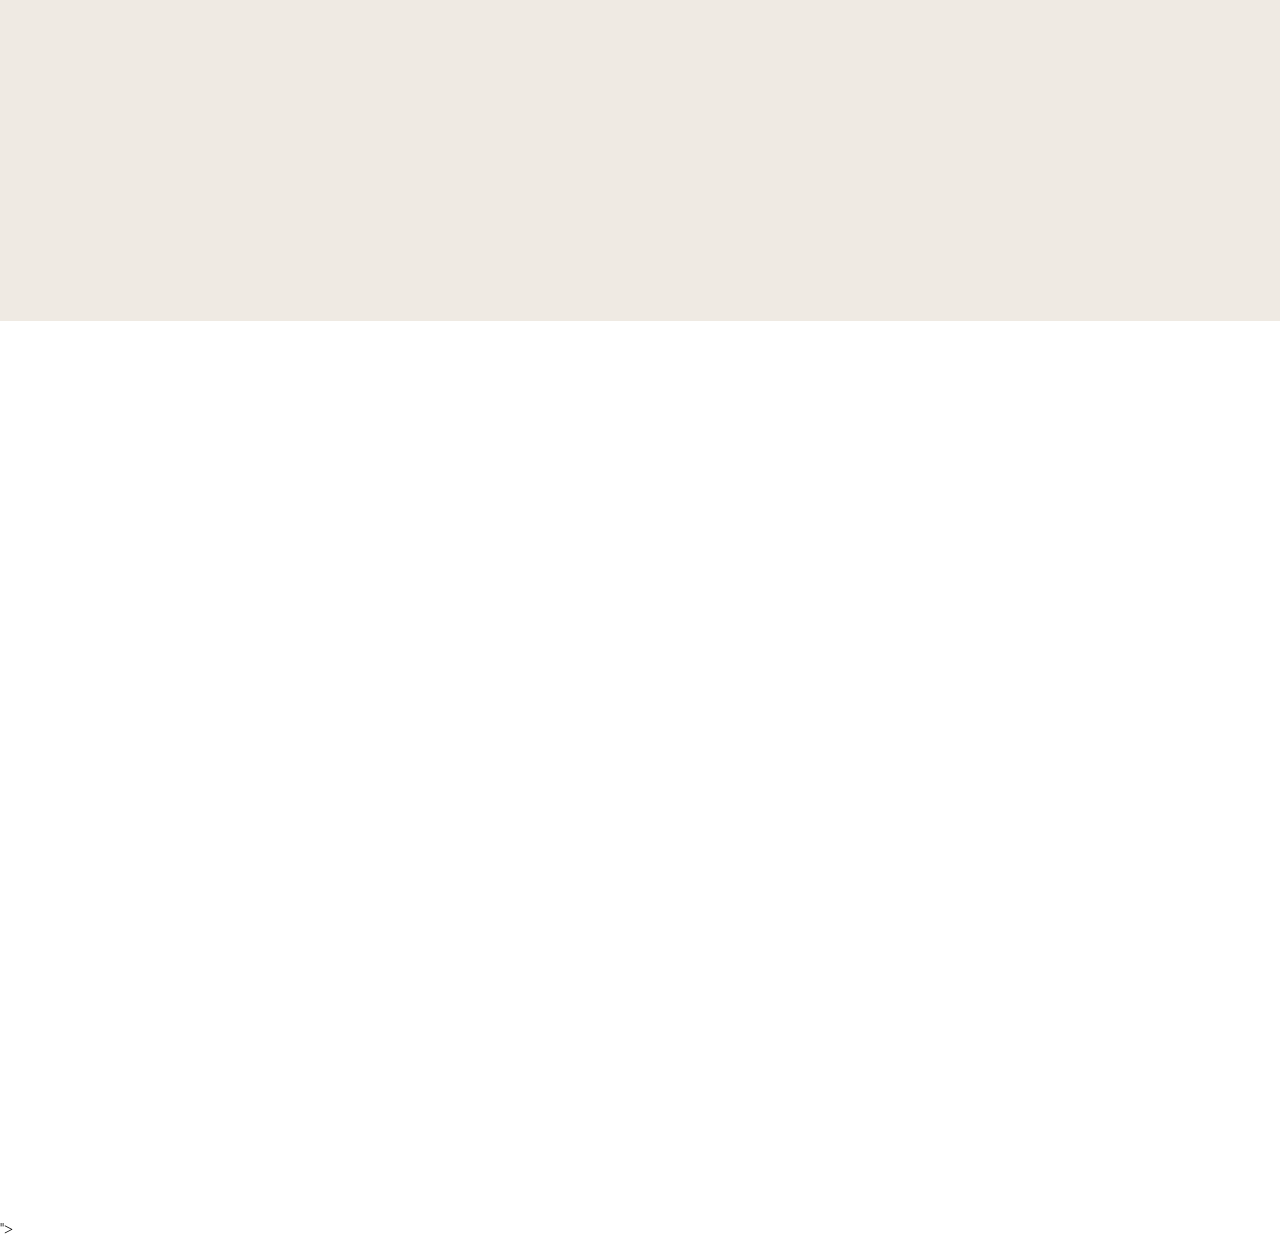
==== commit dedf5936: "footer" ====
--- a/index.html
+++ b/index.html
@@ -13,6 +13,29 @@
 
 <body>
     <div id="fixed-img"></div>
+    <div id="footer">
+        <div id="gooey1"></div>
+        <div id="gooey2"></div>
+
+        <div id="footer-div">
+            <div id="work">
+                <h3>Work</h3>
+                <h3>Studio</h3>
+                <h3>Contact</h3>
+            </div>
+            <div id="email">
+                <h4>Get industry insights and creative <br>inspiration straight to your inbox.</h4>
+                <input type="email" name="Email address" id="Email address" placeholder="Email Address">
+            </div>
+        </div>
+        <h1>Sundown</h1>
+        <div id="footer-bottom">
+            <h5>Copyright © Sundown Studio</h5>
+            <h5>Brooklyn,NY</h5>
+            <h5>Instagram</h5>
+            <h5>LinkedIn</h5>
+        </div>
+    </div>
     <div id="main">
         <div id="page1">
             <nav>
@@ -195,27 +218,8 @@
         <div id="page5"></div>
         <div id="page6"></div>
     </div>
-    <div id="footer">
-
-        <div id="footer-div">
-            <div id="work">
-                <h3>Work</h3>
-                <h3>Studio</h3>
-                <h3>Contact</h3>
-            </div>
-            <div id="email">
-                <h4>Get industry insights and creative <br>inspiration straight to your inbox.</h4>
-                <input type="email" name="Email address" id="Email address">
-            </div>
-        </div>
-        <h1>Sundown</h1>
-        <div id="footer-bottom">
-            <h5>Copyright © Sundown Studio</h5>
-            <h5>Brooklyn,NY</h5>
-            <h5>Instagram</h5>
-            <h5>LinkedIn</h5>
-        </div>
-    </div>
+
+
 
     <script src="https://cdn.jsdelivr.net/npm/locomotive-scroll@3.5.4/dist/locomotive-scroll.js"></script>
     <script src=" https://cdnjs.cloudflare.com/ajax/libs/gsap/3.13.0/gsap.min.js"
--- a/style.css
+++ b/style.css
@@ -14,9 +14,14 @@
 }
 
 #main {
-    background-color: black;
-    position: relative;
-    z-index: 999;
+    position: relative;
+    z-index: 1;
+}
+
+
+@font-face {
+    font-family: "Neue Haas Grotesk Display";
+    src: url("./fonts/NeueHaasGrotDispRound-75Bold-Trial.otf");
 }
 
 @font-face {
@@ -24,6 +29,11 @@
     src: url("./fonts/NeueHaasGrotText-55Roman-Trial.otf");
 }
 
+
+@font-face {
+    font-family: "Neue Haas Grotesk Display";
+    src: url("./fonts/NeueHaasGrotDisp-35Thin-Trial.otf");
+}
 
 
 #page1 {
@@ -107,7 +117,6 @@
 }
 
 #right h1 {
-    align-items: flex-end;
     text-transform: uppercase;
     font-size: 10vw;
     line-height: 9vw;
@@ -146,11 +155,7 @@
     border-radius: 50%;
     position: absolute;
     filter: blur(25px);
-    animation-name: anime2;
-    animation-duration: 3s;
-    animation-timing-function: linear;
-    animation-iteration-count: infinite;
-    animation-direction: alternate;
+    animation: anime2 3s linear infinite alternate;
 }
 
 #h3 {
@@ -160,11 +165,7 @@
     border-radius: 50%;
     filter: blur(25px);
     position: absolute;
-    animation-name: anime1;
-    animation-duration: 3s;
-    animation-timing-function: linear;
-    animation-iteration-count: infinite;
-    animation-direction: alternate;
+    animation: anime1 3s linear infinite alternate;
 }
 
 @keyframes anime1 {
@@ -187,6 +188,7 @@
     }
 }
 
+
 #page2 {
     min-height: 100vh;
     width: 100%;
@@ -208,10 +210,7 @@
 .con {
     white-space: nowrap;
     display: inline-block;
-    animation-name: move;
-    animation-duration: 10s;
-    animation-timing-function: linear;
-    animation-iteration-count: infinite;
+    animation: move 10s linear infinite;
 }
 
 #moving h1 {
@@ -303,12 +302,9 @@
     left: 25%;
     filter: blur(20px);
     z-index: 1;
-    animation-name: gooey;
-    animation-duration: 6s;
-    animation-iteration-count: infinite;
-    animation-direction: alternate;
-    animation-timing-function: ease-in-out;
-}
+    animation: gooey 6s ease-in-out infinite alternate;
+}
+
 
 @keyframes gooey {
     from {
@@ -319,6 +315,7 @@
         transform: translate(-10%, 10%) skew(-12deg);
     }
 }
+
 
 #page3 {
     min-height: 100vh;
@@ -380,10 +377,9 @@
 #fixed-img {
     height: 30vw;
     width: 24vw;
-    /* background-color: red; */
     border-radius: 10px;
     position: fixed;
-    z-index: 99;
+    z-index: 999;
     left: 50%;
     top: 25%;
     display: none;
@@ -392,6 +388,7 @@
 }
 
 
+
 #page4 {
     min-height: 100vh;
     width: 100%;
@@ -411,7 +408,6 @@
 #design #dl {
     width: 25%;
     margin: 12vw 9vw;
-    align-items: center;
 }
 
 #dl h2 {
@@ -465,31 +461,145 @@
 
 #footer {
     position: fixed;
-    height: 105vh;
-    width: 100%;
-    background-color: #000000;
-    z-index: 99;
     bottom: 0;
     left: 0;
-    display: flex;
+    width: 100%;
+    height: 100vh;
+    background-color: #000000;
+    z-index: 0;
+    display: flex;
+    flex-direction: column;
     justify-content: flex-end;
-    flex-direction: column;
-    border: 5px solid red;
+    padding-bottom: 2vw;
 }
 
 #footer h1 {
-    font-size: 23vw;
+    font-size: 26.5vw;
     color: #efeae3;
+    font-weight: bolder;
+    line-height: 1;
+    z-index: 1;
 }
 
 #footer-div {
-    height: 20vh;
-    width: 100%;
-    background-color: red;
+    width: 100%;
+    display: flex;
+    align-items: center;
+    justify-content: space-between;
+    padding: 4vw 4vw 2vw;
+    position: relative;
+    z-index: 1;
 }
 
 #footer-bottom {
     border-top: 1px solid #dadada;
     height: 10vh;
     width: 100%;
+    display: flex;
+    align-items: center;
+    justify-content: space-between;
+    padding: 0 4vw;
+    z-index: 1;
+
+}
+
+#footer-bottom h5 {
+    color: #efeae3;
+    font-weight: 200;
+    font-size: 1.5vw;
+    z-index: 1;
+    letter-spacing: 1px;
+}
+
+#work {
+    gap: 3vw;
+    margin-left: 20px;
+    margin-bottom: 33px;
+    z-index: 1;
+
+}
+
+#work h3 {
+    color: #efeae3;
+    font-weight: 700;
+    font-size: 2vw;
+    margin-bottom: 3px;
+    letter-spacing: 1px;
+    z-index: 1;
+}
+
+#email h4 {
+    color: #efeae3;
+    font-weight: 100;
+    font-size: 1.2vw;
+    margin-bottom: 2vw;
+    padding-right: 100px;
+    letter-spacing: 1px;
+    z-index: 1;
+
+}
+
+#email input {
+    border-bottom: 1px solid #efeae3b3;
+    border-right: none;
+    border-left: none;
+    border-top: none;
+    background: transparent;
+    color: #efeae3;
+    padding: 8px 8px;
+    font-size: 1vw;
+    width: 72%;
+    padding-right: 100px;
+    z-index: 1;
+}
+
+#email ::placeholder {
+    color: #efeae3;
+
+}
+
+#footer #gooey1 {
+    height: 65vw;
+    width: 90vw;
+    border-radius: 50%;
+    position: absolute;
+    background: linear-gradient(to top right, #ff2d03, #ff5c0b);
+    top: -70%;
+    left: -20%;
+    filter: blur(50px);
+    z-index: 0;
+    animation: gooy 10s ease-in-out infinite alternate;
+}
+
+@keyframes gooy {
+    from {
+        transform: translate(-10%, -10%) skew(-30deg);
+    }
+
+    to {
+        transform: translate(-5%, -5%) skew(-40deg);
+    }
+}
+
+#footer #gooey2 {
+    height: 65vw;
+    width: 90vw;
+    border-radius: 50%;
+    position: absolute;
+    background: linear-gradient(to top right, #ff2d03, #ff5c0b);
+    top: -70%;
+    right: -20%;
+    filter: blur(50px);
+    z-index: 0;
+    animation: goy 10s ease-in-out infinite alternate;
+}
+
+@keyframes goy {
+    from {
+        transform: translate(-10%, -10%) skew(40deg);
+    }
+
+    to {
+        transform: translate(-5%, -5%) skew(30deg);
+    }
 }
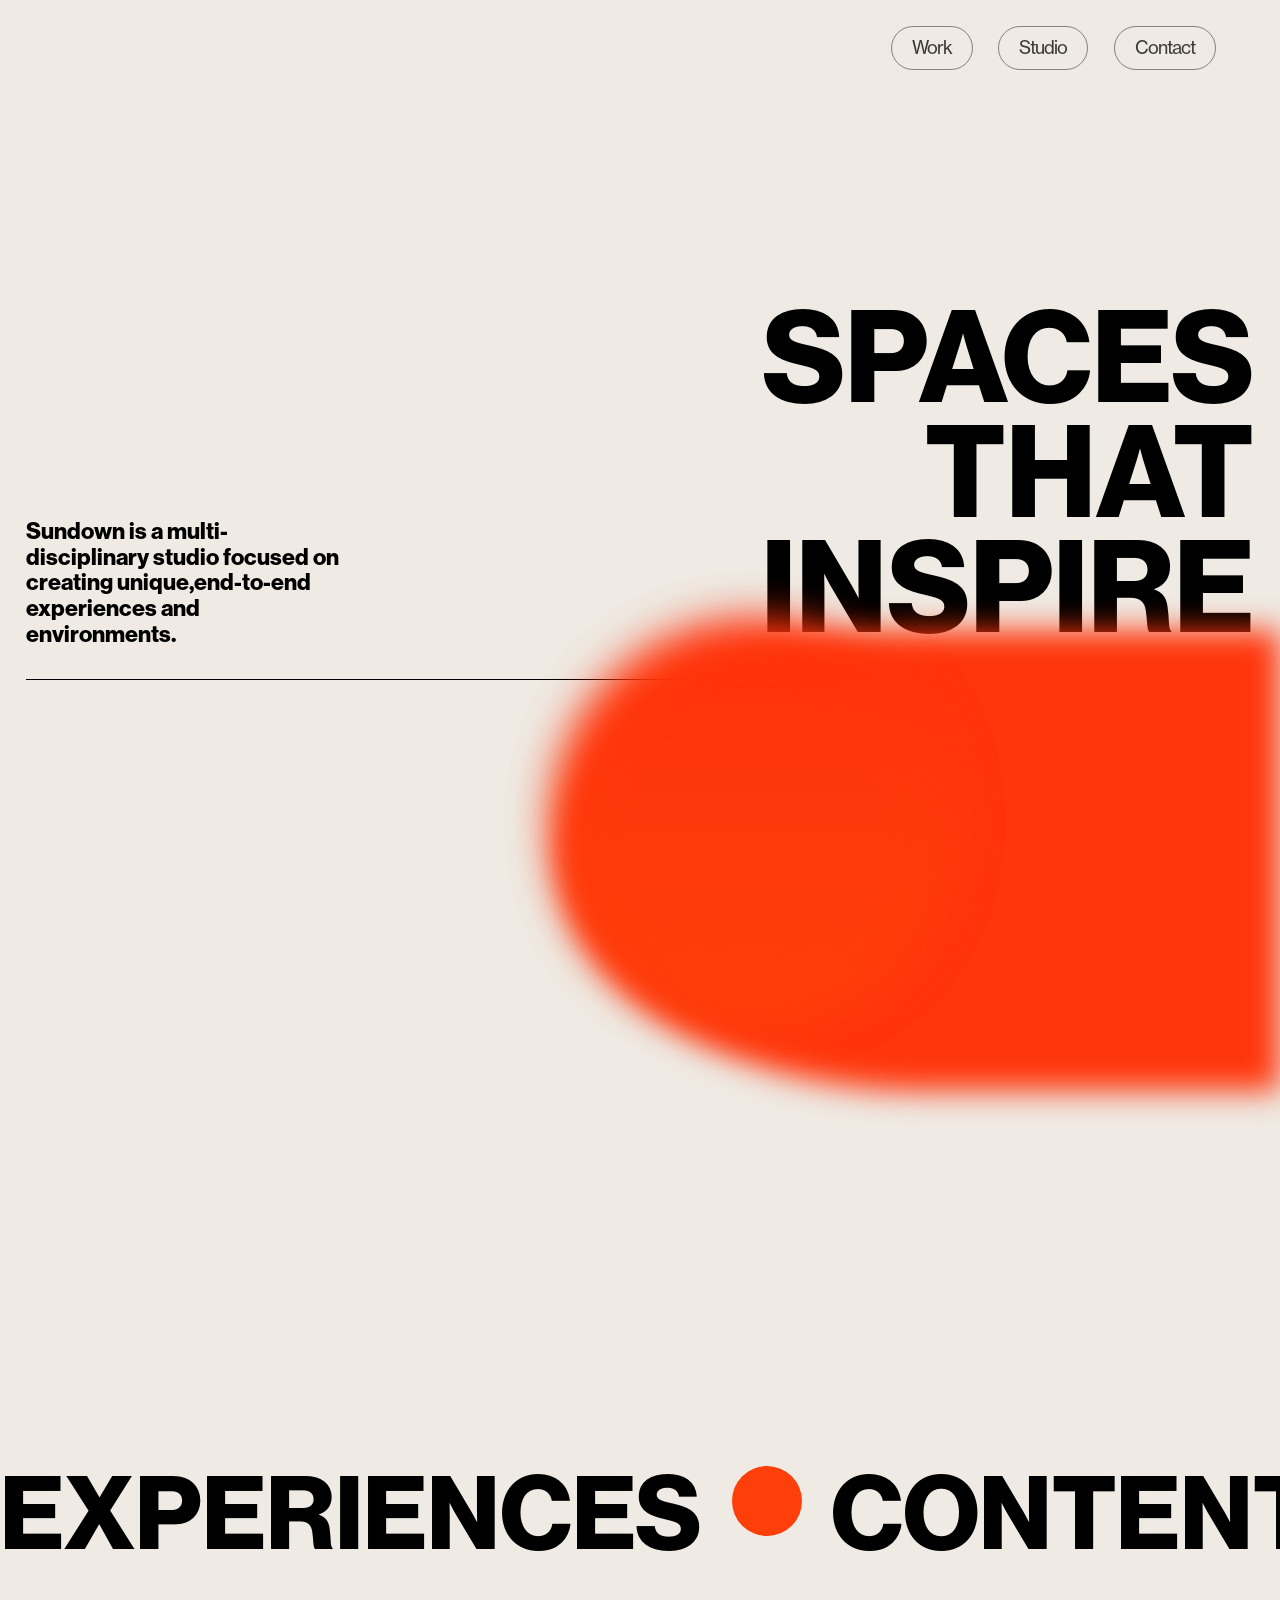
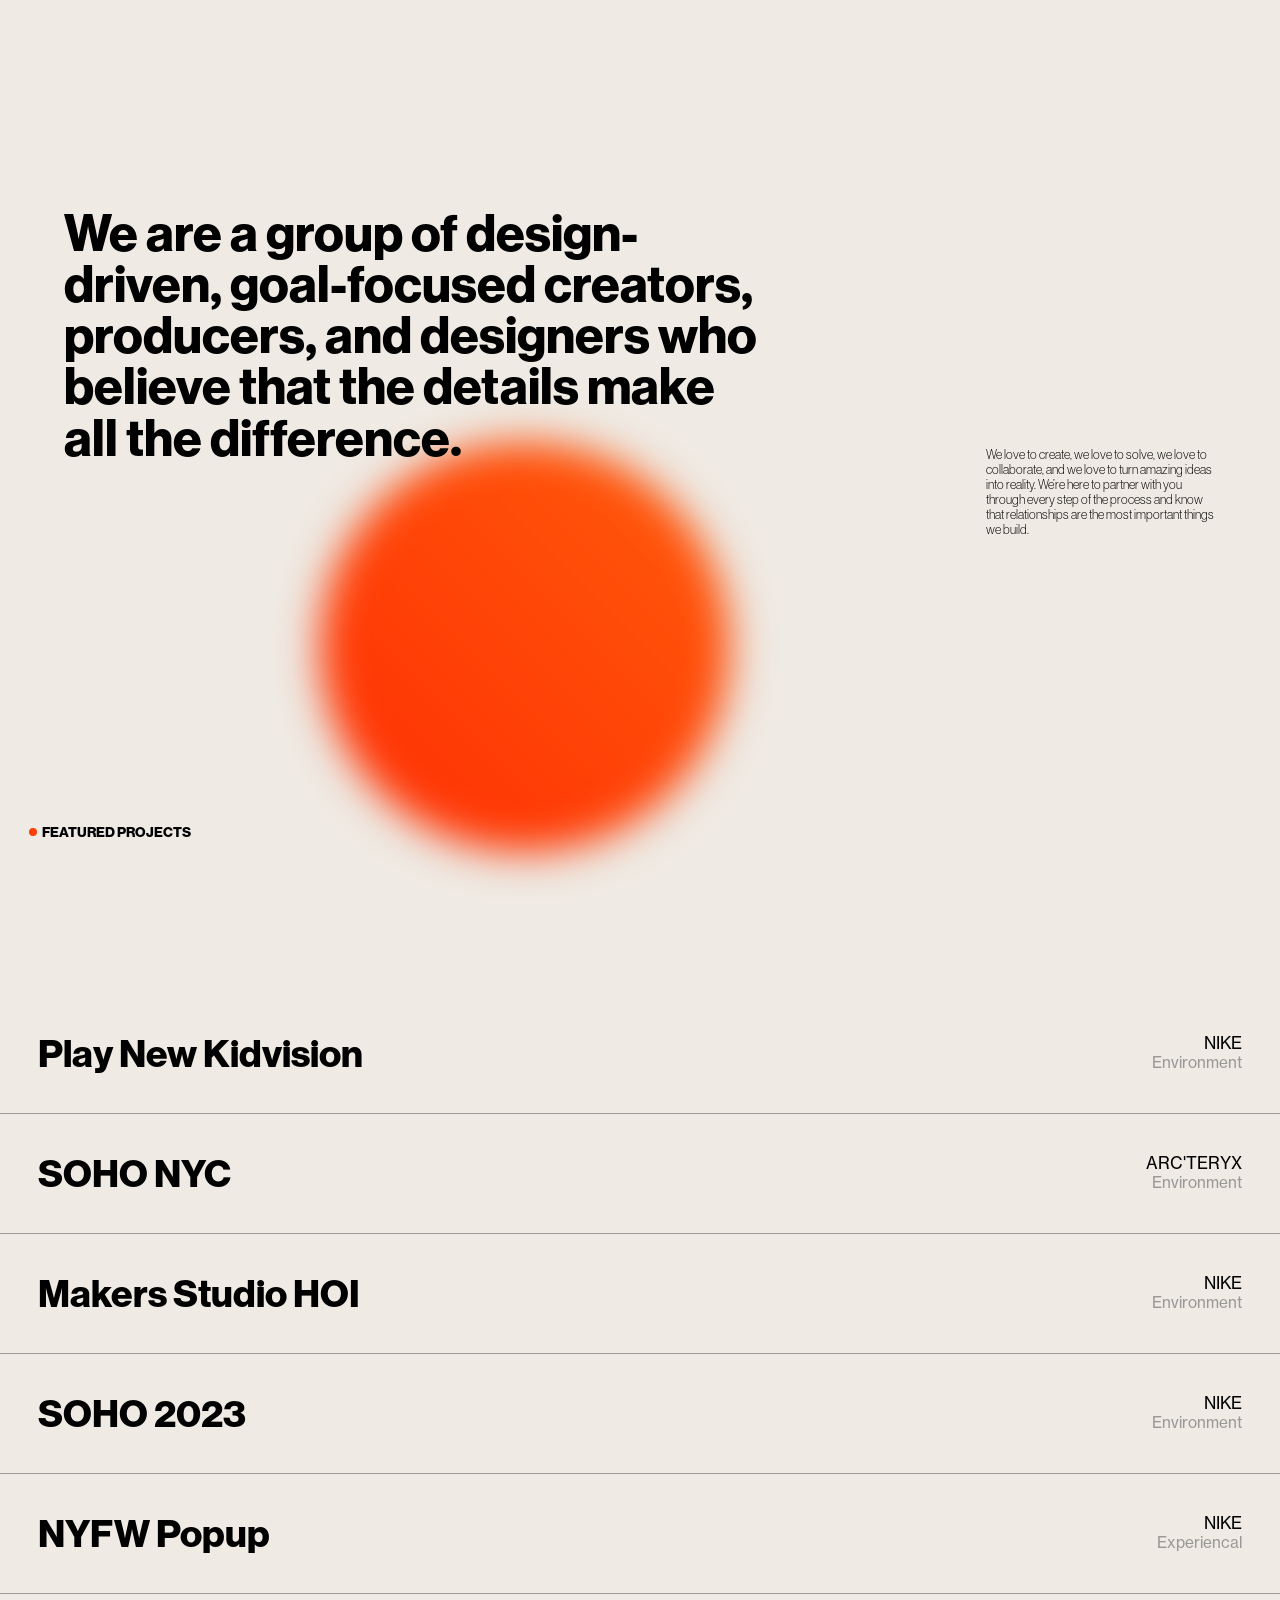
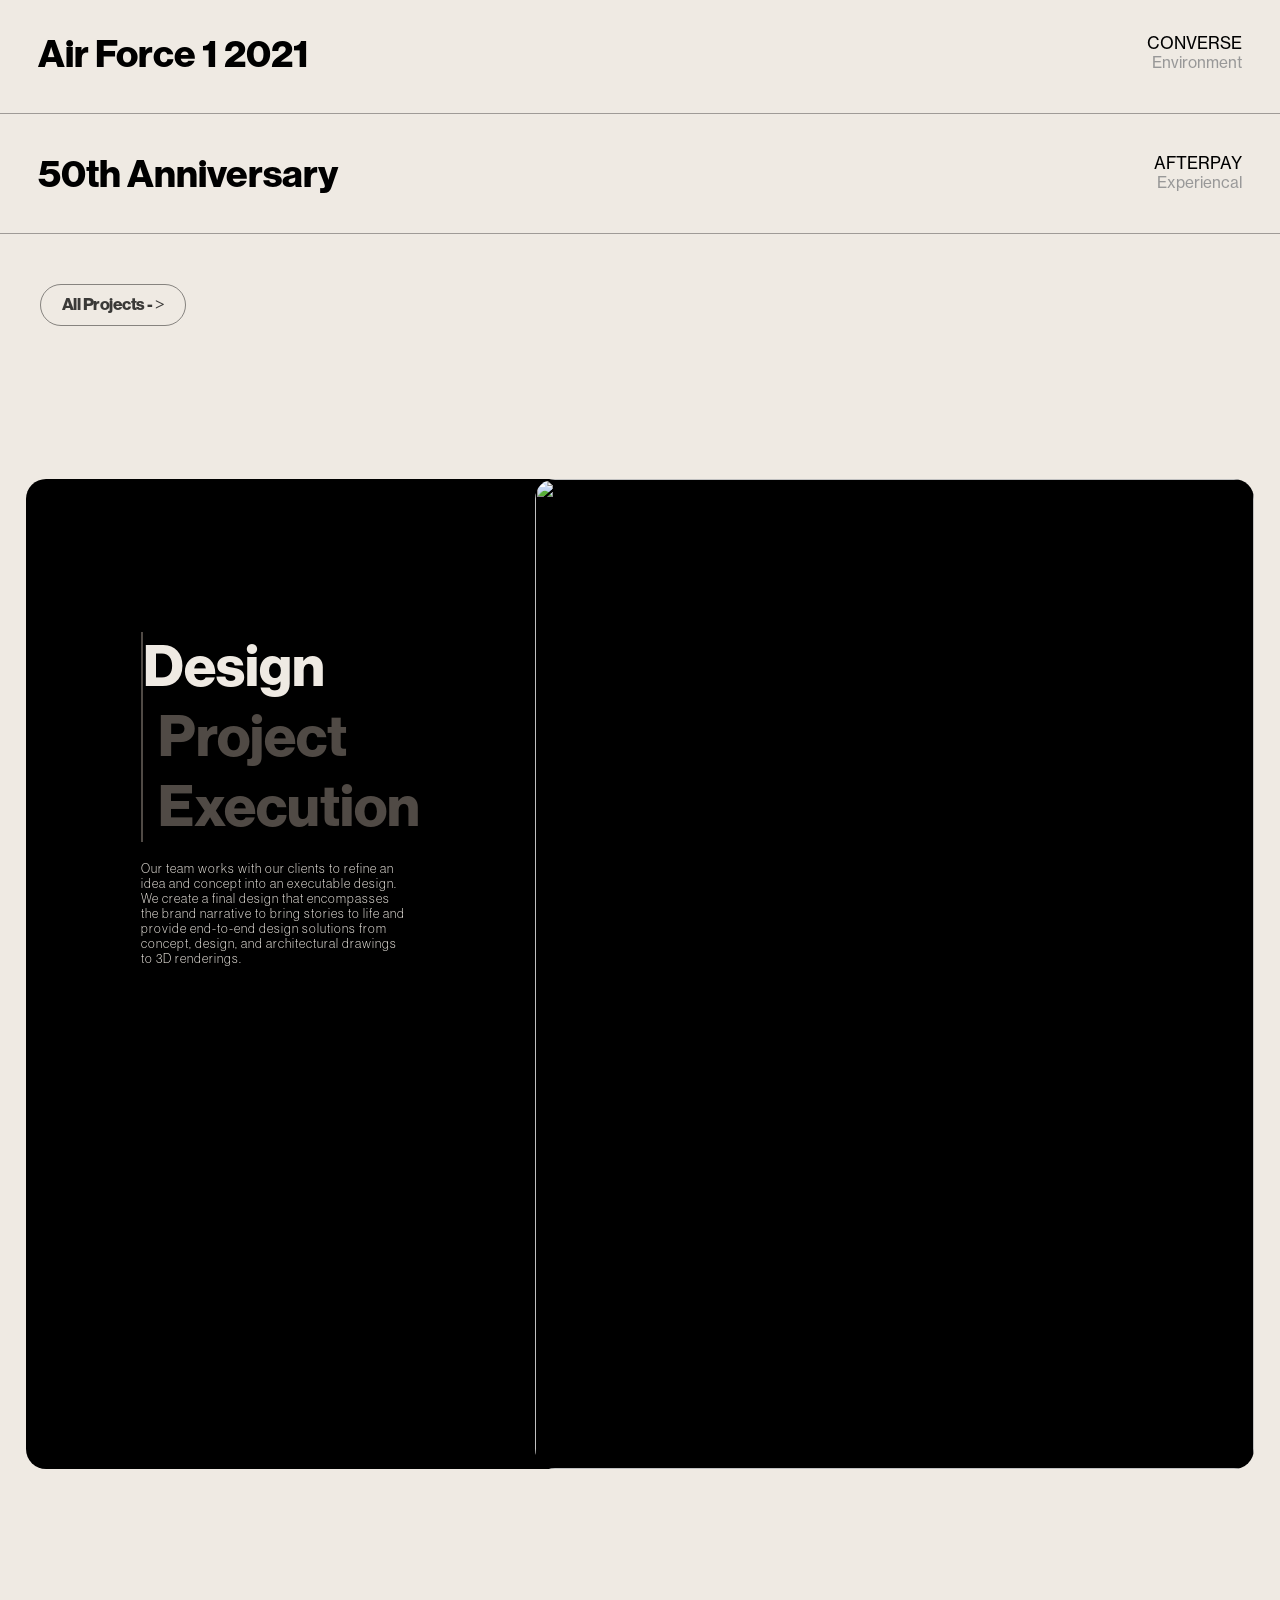
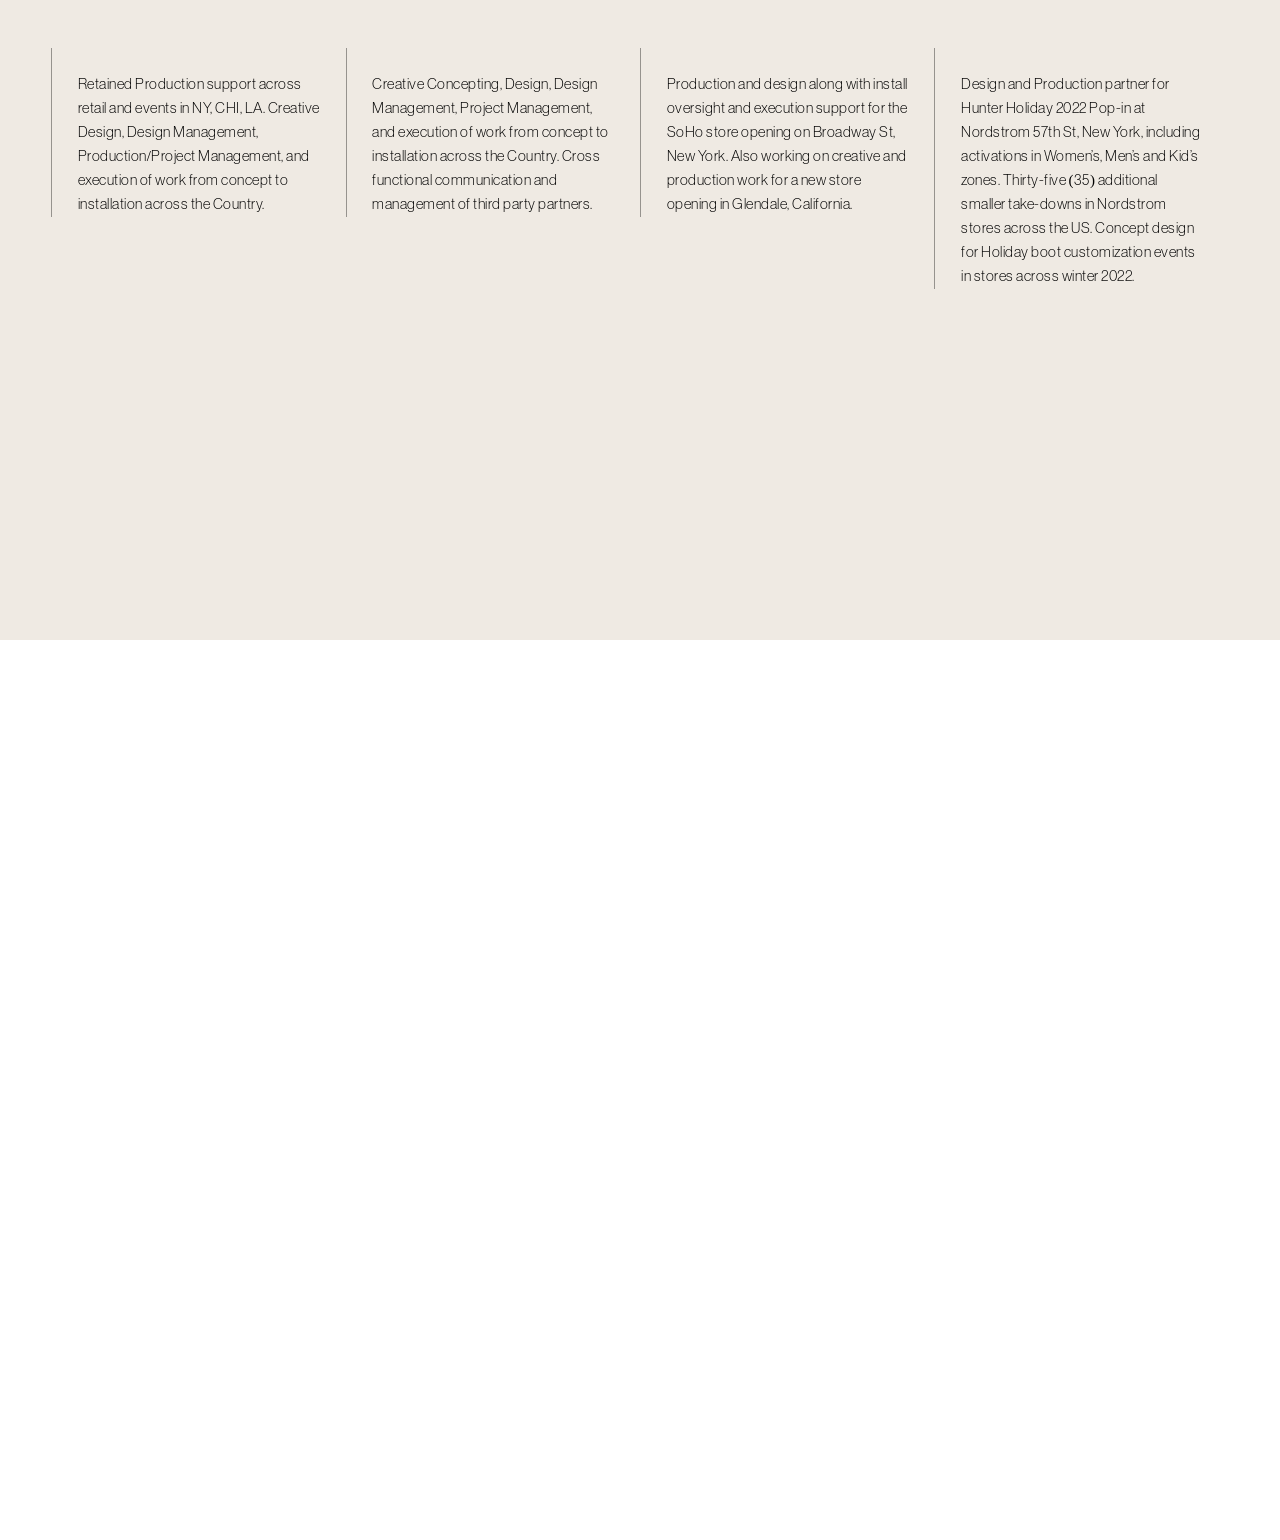
==== commit 5f8c364f: "swiper" ====
--- a/index.html
+++ b/index.html
@@ -25,7 +25,7 @@
             </div>
             <div id="email">
                 <h4>Get industry insights and creative <br>inspiration straight to your inbox.</h4>
-                <input type="email" name="Email address" id="Email address" placeholder="Email Address">
+                <input type="email" name="Email address" placeholder="Email Address">
             </div>
         </div>
         <h1>Sundown</h1>
@@ -187,6 +187,7 @@
                     </div>
                 </div>
             </div>
+            <h5><a href="#">All Projects - ></a></h5>
         </div>
         <div id="page4">
             <div id="design">
@@ -213,22 +214,78 @@
                     <img src="https://sundown-ivory.vercel.app/page4-1.webp" alt="">
                 </div>
             </div>
-            <div id="swiper"></div>
-        </div>
-        <div id="page5"></div>
+        </div>
+        <div id="page5">
+            <!-- <div id="project">
+                <div id="dot"></div>
+                <h5>WHO WE WORK WITH</h5>
+            </div> -->
+            <div class="swiper mySwiper">
+                <div class="swiper-wrapper">
+                    <div class="swiper-slide">
+                        <img src="https://assets-global.website-files.com/64d3dd9edfb41666c35b15d4/64d3dd9edfb41666c35b15ff_Nike.svg"
+                            alt="">
+                        <p>Retained Production support across retail and events in NY, CHI, LA. Creative Design, Design
+                            Management, Production/Project Management, and execution of work from concept to
+                            installation across the Country.</p>
+                    </div>
+                    <div class="swiper-slide">
+                        <img src="https://assets-global.website-files.com/64d3dd9edfb41666c35b15d4/64d3dd9edfb41666c35b1600_Converse.svg"
+                            alt="">
+                        <p>Creative Concepting, Design, Design Management, Project Management, and execution of work
+                            from concept to installation across the Country. Cross functional
+                            communication and management of third party partners.
+                        </p>
+                    </div>
+                    <div class="swiper-slide">
+                        <img src="https://assets-global.website-files.com/64d3dd9edfb41666c35b15d4/64d3dd9edfb41666c35b15fd_Arc%E2%80%99teryx.svg"
+                            alt="">
+                        <p>Production and design along with install oversight and execution support for the SoHo store
+                            opening on Broadway St, New York. Also working on creative and production work
+                            for a new
+                            store opening in Glendale, California.</p>
+                    </div>
+                    <div class="swiper-slide">
+                        <img src="https://assets-global.website-files.com/64d3dd9edfb41666c35b15d4/64d3dd9edfb41666c35b15fe_Hunter.svg"
+                            alt="">
+                        <p>Design and Production partner for Hunter Holiday 2022 Pop-in at Nordstrom 57th St,
+                            New York,
+                            including activations in Women’s, Men’s and Kid’s zones. Thirty-five (35)
+                            additional smaller
+                            take-downs in Nordstrom stores across the US. Concept design for Holiday boot
+                            customization
+                            events in stores across winter 2022.</p>
+                    </div>
+                    <div class="swiper-slide"><img
+                            src="https://assets-global.website-files.com/64d3dd9edfb41666c35b15d4/64d3dd9edfb41666c35b1601_MediaLink.svg"
+                            alt="">
+                        <p>Creative, Design, and Production Partner for 2023 CES. Scope Included creation of
+                            Branding
+                            Identity, Assets, and Digital Content, Design, Production design, Production
+                            oversight and
+                            Installation of client activations for IBM, Delta, Instacart, and more.</p>
+                    </div>
+                    <div class="swiper-slide"><img
+                            src="https://assets-global.website-files.com/64d3dd9edfb41666c35b15d4/64d3dd9edfb41666c35b1602_AfterPay.svg"
+                            alt="">
+                        <p>Creative, Design, and Production Partner for 2022 NY Fashion Week Pop-Up space.
+                            In
+                            Partnership with B-Reel scope including creation of Final Design, Design Assets,
+                            3D Renders,
+                            Production design, Production/Partner oversight and creation of a two (2) story
+                            pop-up for
+                            Afterpay’s clients such as Crocs, JD Sports, Container Store, &amp; Revolve.</p>
+                    </div>
+                </div>
+            </div>
+        </div>
         <div id="page6"></div>
     </div>
 
 
 
     <script src="https://cdn.jsdelivr.net/npm/locomotive-scroll@3.5.4/dist/locomotive-scroll.js"></script>
-    <script src=" https://cdnjs.cloudflare.com/ajax/libs/gsap/3.13.0/gsap.min.js"
-        integrity="sha512-NcZdtrT77bJr4STcmsGAESr06BYGE8woZdSdEgqnpyqac7sugNO+Tr4bGwGF3MsnEkGKhU2KL2xh6Ec+BqsaHA=="
-        crossorigin="anonymous" referrerpolicy="no-referrer"></script>">
-    <script src="https://cdnjs.cloudflare.com/ajax/libs/gsap/3.13.0/ScrollTrigger.min.js"
-        integrity="sha512-P2IDYZfqSwjcSjX0BKeNhwRUH8zRPGlgcWl5n6gBLzdi4Y5/0O4zaXrtO4K9TZK6Hn1BenYpKowuCavNandERg=="
-        crossorigin="anonymous" referrerpolicy="no-referrer"></script>
-    <script src="https://cdn.jsdelivr.net/npm/swiper@11/swiper-bundle.min.js"></script>
+    <script src="https://cdn.jsdelivr.net/npm/swiper@12/swiper-bundle.min.js"></script>
     <script src="script.js"></script>
 </body>
 
--- a/style.css
+++ b/style.css
@@ -18,21 +18,22 @@
     z-index: 1;
 }
 
+@font-face {
+    font-family: "Neue Haas Grotesk Display";
+    src: url("./fonts/NeueHaasGrotDisp-35Thin-Trial.otf");
+    font-weight: 300;
+}
+
+@font-face {
+    font-family: "Neue Haas Grotesk Display";
+    src: url("./fonts/NeueHaasGrotText-55Roman-Trial.otf");
+    font-weight: 400;
+}
 
 @font-face {
     font-family: "Neue Haas Grotesk Display";
     src: url("./fonts/NeueHaasGrotDispRound-75Bold-Trial.otf");
-}
-
-@font-face {
-    font-family: "Neue Haas Grotesk Display";
-    src: url("./fonts/NeueHaasGrotText-55Roman-Trial.otf");
-}
-
-
-@font-face {
-    font-family: "Neue Haas Grotesk Display";
-    src: url("./fonts/NeueHaasGrotDisp-35Thin-Trial.otf");
+    font-weight: 700;
 }
 
 
@@ -59,7 +60,7 @@
 
 #navright h4 {
     padding: 10px 20px;
-    font-weight: 600;
+    font-weight: 500;
     color: rgba(0, 0, 0, 0.744);
     font-size: 18px;
     border: 1px solid rgba(0, 0, 0, 0.443);
@@ -76,7 +77,7 @@
     height: 100%;
     width: 100%;
     background-color: rgba(0, 0, 0, 0.756);
-    color: white;
+    color: #efeae3;
     position: absolute;
     left: 0;
     bottom: -100%;
@@ -96,7 +97,7 @@
 }
 
 #navright h4:hover a {
-    color: white;
+    color: #efeae3;
 }
 
 #hero {
@@ -278,7 +279,7 @@
 
 #project h5 {
     font-size: 1.1vw;
-    font-weight: 200;
+    font-weight: 600;
 }
 
 #bottom-pt2 img {
@@ -359,19 +360,64 @@
 }
 
 .rite h3 {
-    font-weight: 100;
+    font-weight: 500;
     font-size: 1.3vw;
     text-decoration: uppercase;
 }
 
 .rite h4 {
-    font-weight: 100;
+    font-weight: 400;
     font-size: 1.2vw;
     color: rgb(152, 152, 152);
 }
 
 .elem:hover .overlay {
     top: 0;
+}
+
+#page3 h5 {
+    padding: 10px 20px;
+    font-weight: 600;
+    color: rgba(0, 0, 0, 0.744);
+    font-size: 17px;
+    border: 1px solid rgba(0, 0, 0, 0.443);
+    border-radius: 50px;
+    letter-spacing: -0.5px;
+    position: relative;
+    transition: all ease 0.4s;
+    overflow: hidden;
+    width: 11.4%;
+    text-align: center;
+    margin: 50px 40px;
+}
+
+#page3 h5::after {
+    content: "";
+    position: absolute;
+    height: 100%;
+    width: 100%;
+    background-color: rgba(0, 0, 0, 0.756);
+    color: #efeae3;
+    position: absolute;
+    left: 0;
+    bottom: -100%;
+    border-radius: 50px;
+    transition: all ease 0.4s;
+}
+
+#page3 h5:hover::after {
+    bottom: 0;
+}
+
+#page3 h5 a {
+    color: rgba(0, 0, 0, 0.756);
+    text-decoration: none;
+    z-index: 9;
+    position: relative;
+}
+
+#page3 h5:hover a {
+    color: #efeae3;
 }
 
 #fixed-img {
@@ -387,8 +433,6 @@
     background-position: center;
 }
 
-
-
 #page4 {
     min-height: 100vh;
     width: 100%;
@@ -415,16 +459,16 @@
     border-left: 2px solid #504a45;
 }
 
+#dl h2:nth-child(2) {
+    padding-left: 15px;
+    color: #504a45;
+}
+
 #dl h2:nth-child(3) {
     padding-left: 15px;
     color: #504a45;
 }
 
-#dl h2:nth-child(4) {
-    padding-left: 15px;
-    color: #504a45;
-}
-
 #dl h2:hover {
     cursor: pointer;
 }
@@ -432,7 +476,8 @@
 #dl p {
     margin-top: 20px;
     font-size: 1vw;
-    font-weight: 100;
+    font-weight: 300;
+    letter-spacing: 1px;
 }
 
 #design #dr {
@@ -447,10 +492,42 @@
 }
 
 #page5 {
-    min-height: 60vh;
+    height: auto;
+    min-height: 80vh;
     width: 100%;
     background-color: #efeae3;
-    padding: 4vw 0;
+    padding: 10vw 4vw;
+}
+
+#page5 #project {
+    height: 0px;
+    width: 20%;
+    background-color: aliceblue;
+}
+
+.swiper {
+    width: 100%;
+    height: 100%;
+}
+
+.swiper-slide {
+    text-align: left;
+    width: 25%;
+    border-left: 1px solid rgba(0, 0, 0, 0.372);
+    padding: 0 2vw;
+}
+
+.swiper-slide img {
+    padding-bottom: 20px;
+    object-fit: contain;
+    object-position: left;
+}
+
+.swiper-slide p {
+    font-size: 15px;
+    font-weight: 200;
+    letter-spacing: 0.5px;
+    line-height: 1.6;
 }
 
 #page6 {
@@ -474,9 +551,9 @@
 }
 
 #footer h1 {
-    font-size: 26.5vw;
-    color: #efeae3;
-    font-weight: bolder;
+    font-size: 23vw;
+    color: #efeae3;
+    font-weight: 600;
     line-height: 1;
     z-index: 1;
 }
@@ -492,21 +569,20 @@
 }
 
 #footer-bottom {
-    border-top: 1px solid #dadada;
+    border-top: 1px solid #dadada51;
     height: 10vh;
     width: 100%;
     display: flex;
     align-items: center;
     justify-content: space-between;
-    padding: 0 4vw;
-    z-index: 1;
-
+    padding: 1vw 1vw;
+    z-index: 1;
 }
 
 #footer-bottom h5 {
     color: #efeae3;
-    font-weight: 200;
-    font-size: 1.5vw;
+    font-weight: 300;
+    font-size: 1.2vw;
     z-index: 1;
     letter-spacing: 1px;
 }
@@ -516,7 +592,6 @@
     margin-left: 20px;
     margin-bottom: 33px;
     z-index: 1;
-
 }
 
 #work h3 {
@@ -528,15 +603,18 @@
     z-index: 1;
 }
 
+#email {
+    margin-top: -40px;
+}
+
 #email h4 {
     color: #efeae3;
-    font-weight: 100;
+    font-weight: 400;
     font-size: 1.2vw;
     margin-bottom: 2vw;
     padding-right: 100px;
-    letter-spacing: 1px;
-    z-index: 1;
-
+    letter-spacing: px;
+    z-index: 1;
 }
 
 #email input {
@@ -545,17 +623,20 @@
     border-left: none;
     border-top: none;
     background: transparent;
-    color: #efeae3;
-    padding: 8px 8px;
-    font-size: 1vw;
-    width: 72%;
+    padding: 8px 3px;
+    width: 80%;
     padding-right: 100px;
     z-index: 1;
 }
 
 #email ::placeholder {
-    color: #efeae3;
-
+    color: #efeae39b;
+    font-size: 1.15vw;
+    text-align: start;
+}
+
+#email::placeholder:hover {
+    cursor: pointer;
 }
 
 #footer #gooey1 {
@@ -591,7 +672,7 @@
     right: -20%;
     filter: blur(50px);
     z-index: 0;
-    animation: goy 10s ease-in-out infinite alternate;
+    animation: goy 5s ease-in-out infinite alternate;
 }
 
 @keyframes goy {
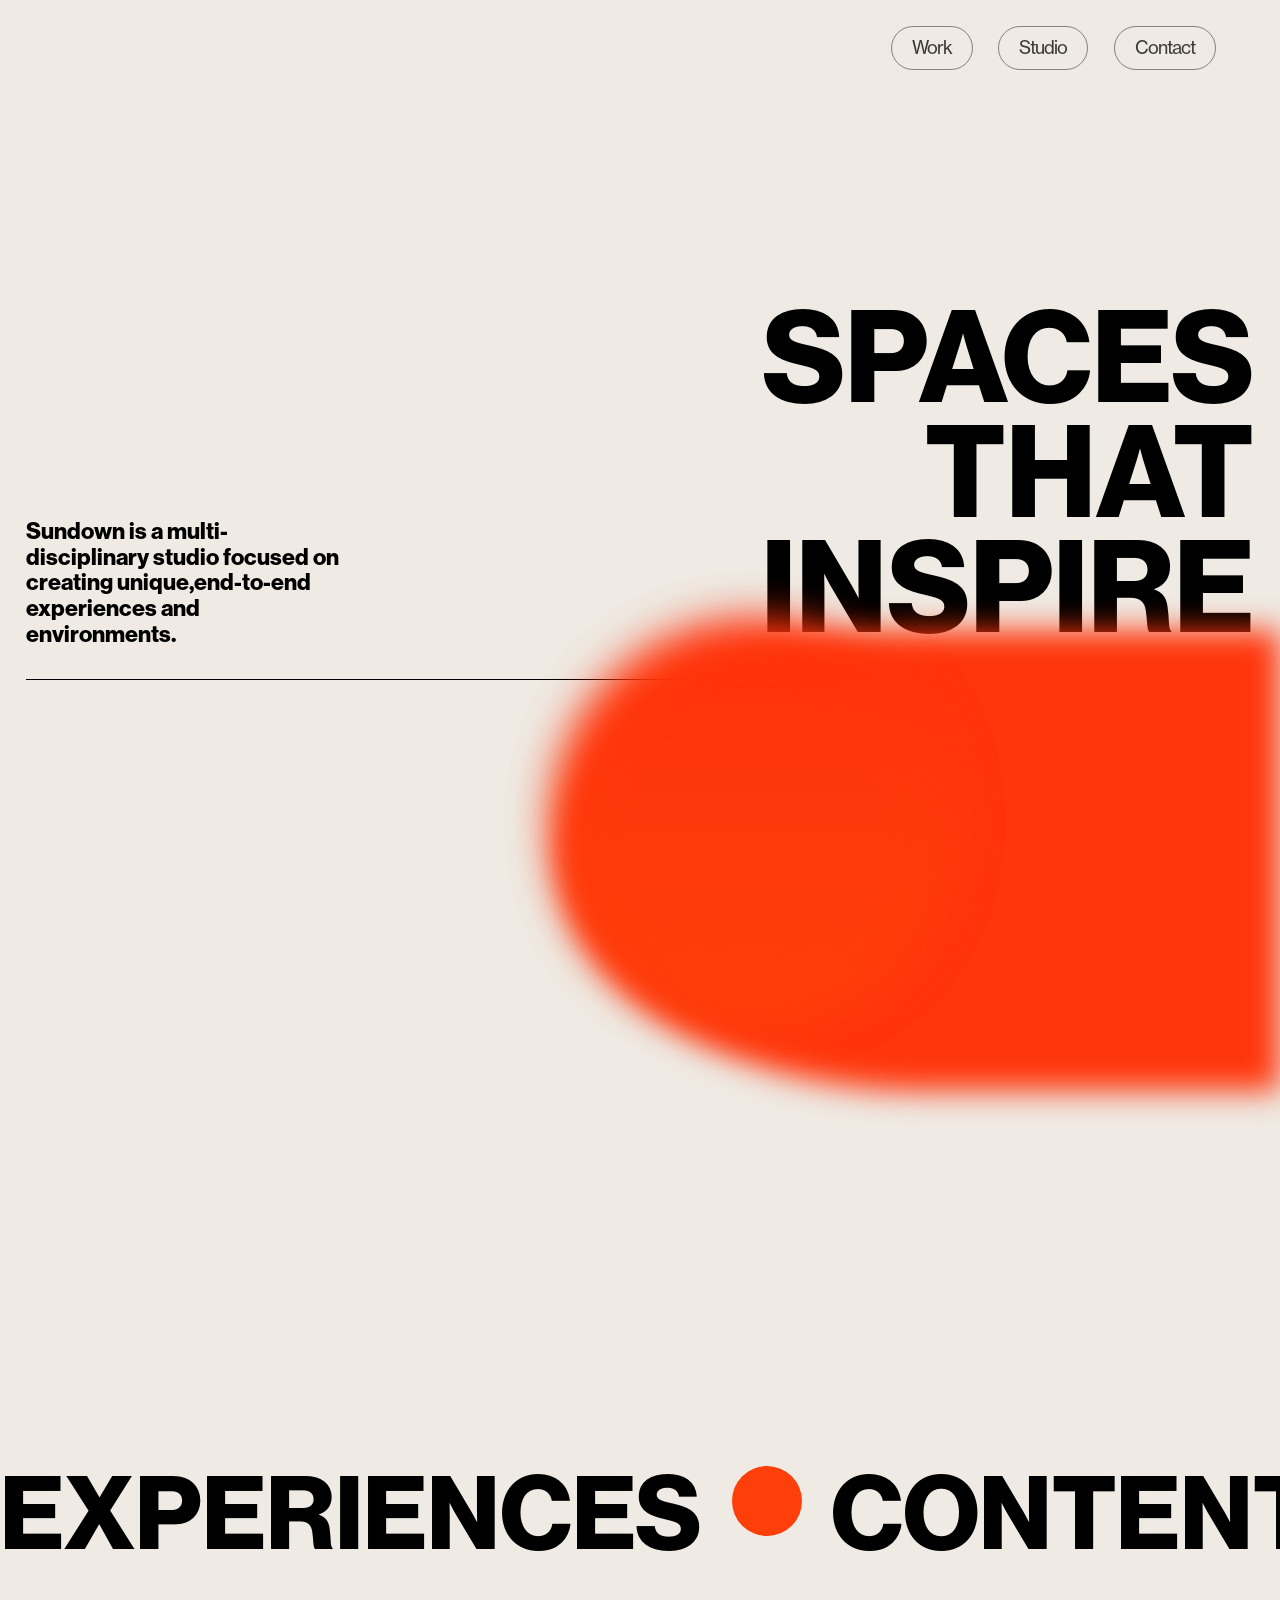
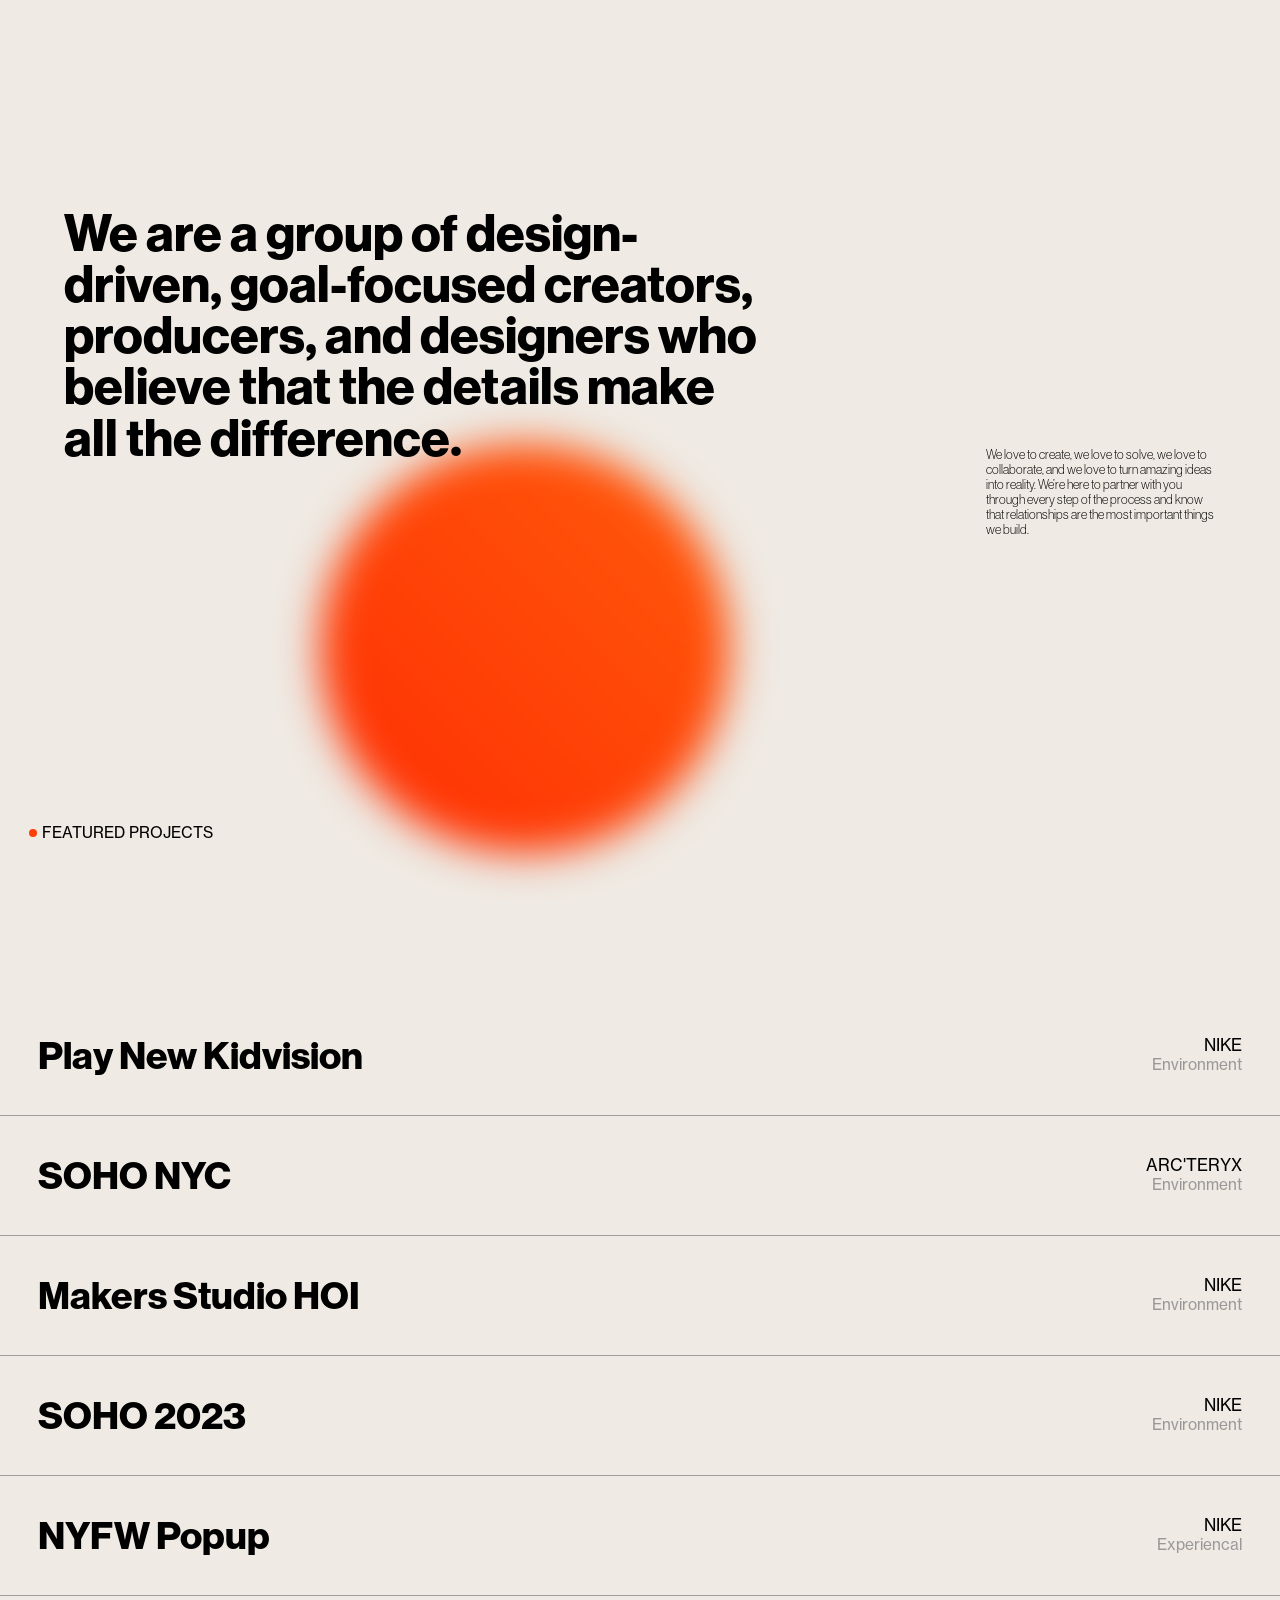
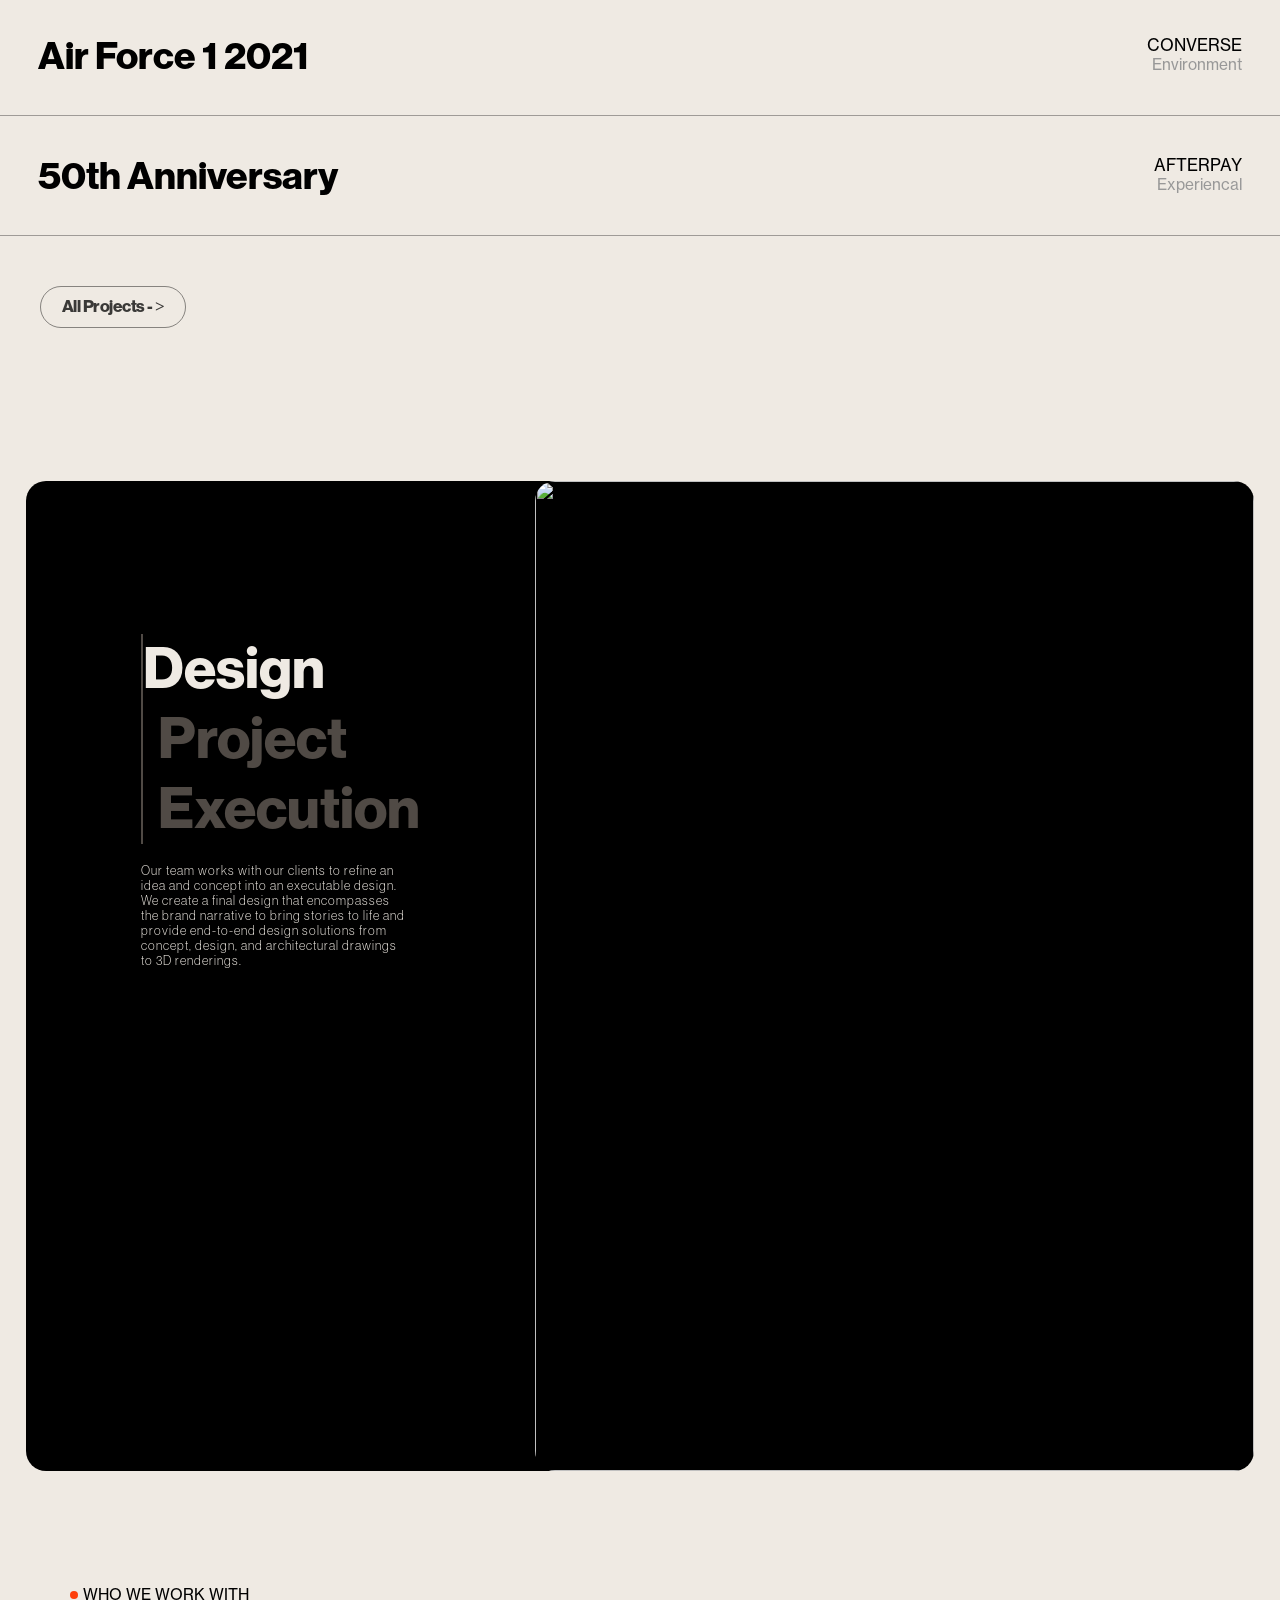
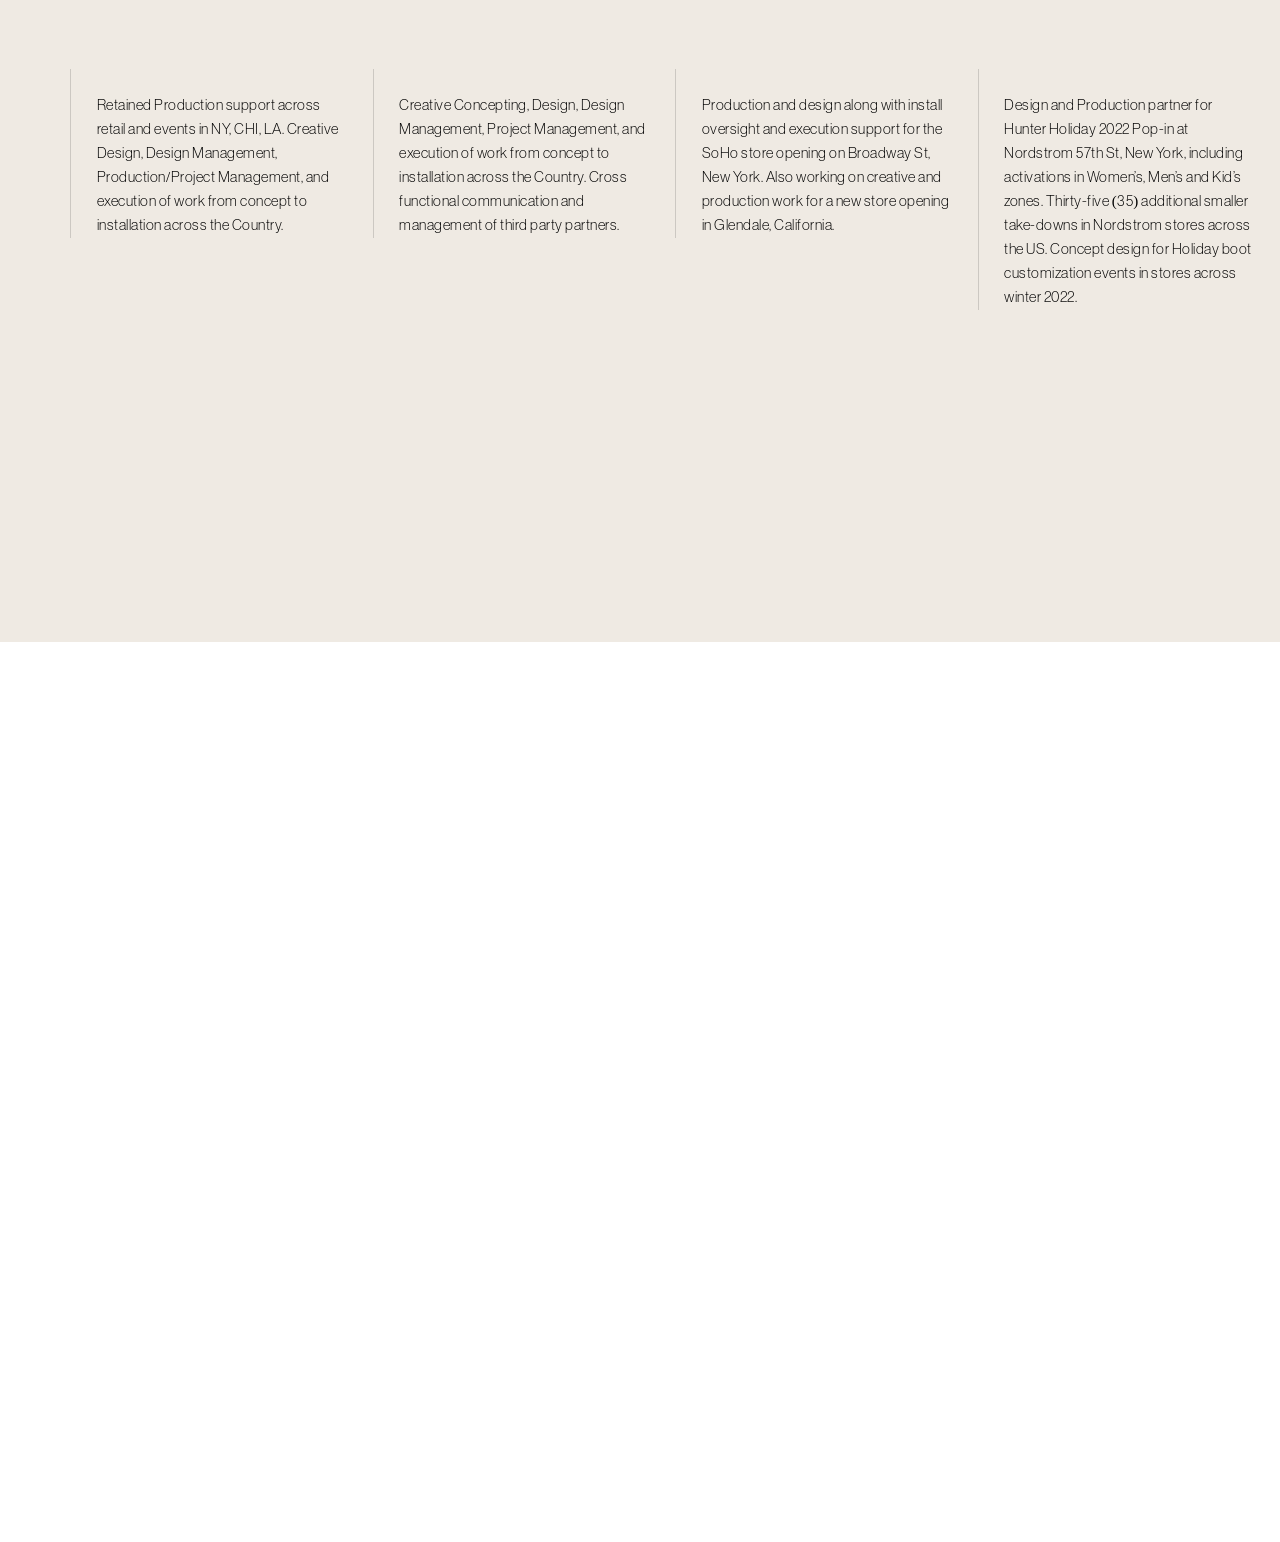
==== commit c16109f8: "swiper" ====
--- a/index.html
+++ b/index.html
@@ -216,10 +216,10 @@
             </div>
         </div>
         <div id="page5">
-            <!-- <div id="project">
+            <div id="project">
                 <div id="dot"></div>
                 <h5>WHO WE WORK WITH</h5>
-            </div> -->
+            </div>
             <div class="swiper mySwiper">
                 <div class="swiper-wrapper">
                     <div class="swiper-slide">
--- a/style.css
+++ b/style.css
@@ -278,8 +278,8 @@
 }
 
 #project h5 {
-    font-size: 1.1vw;
-    font-weight: 600;
+    font-size: 1.2vw;
+    font-weight: 400;
 }
 
 #bottom-pt2 img {
@@ -496,13 +496,17 @@
     min-height: 80vh;
     width: 100%;
     background-color: #efeae3;
-    padding: 10vw 4vw;
+    padding: 5vw 0;
+    padding-left: 5.5vw;
 }
 
 #page5 #project {
-    height: 0px;
-    width: 20%;
-    background-color: aliceblue;
+    display: flex;
+    align-items: center;
+    gap: 5px;
+    padding-left: 0;
+    padding-top: 0;
+    margin-bottom: 5vw;
 }
 
 .swiper {
@@ -513,7 +517,7 @@
 .swiper-slide {
     text-align: left;
     width: 25%;
-    border-left: 1px solid rgba(0, 0, 0, 0.372);
+    border-left: 1px solid rgba(0, 0, 0, 0.146);
     padding: 0 2vw;
 }
 
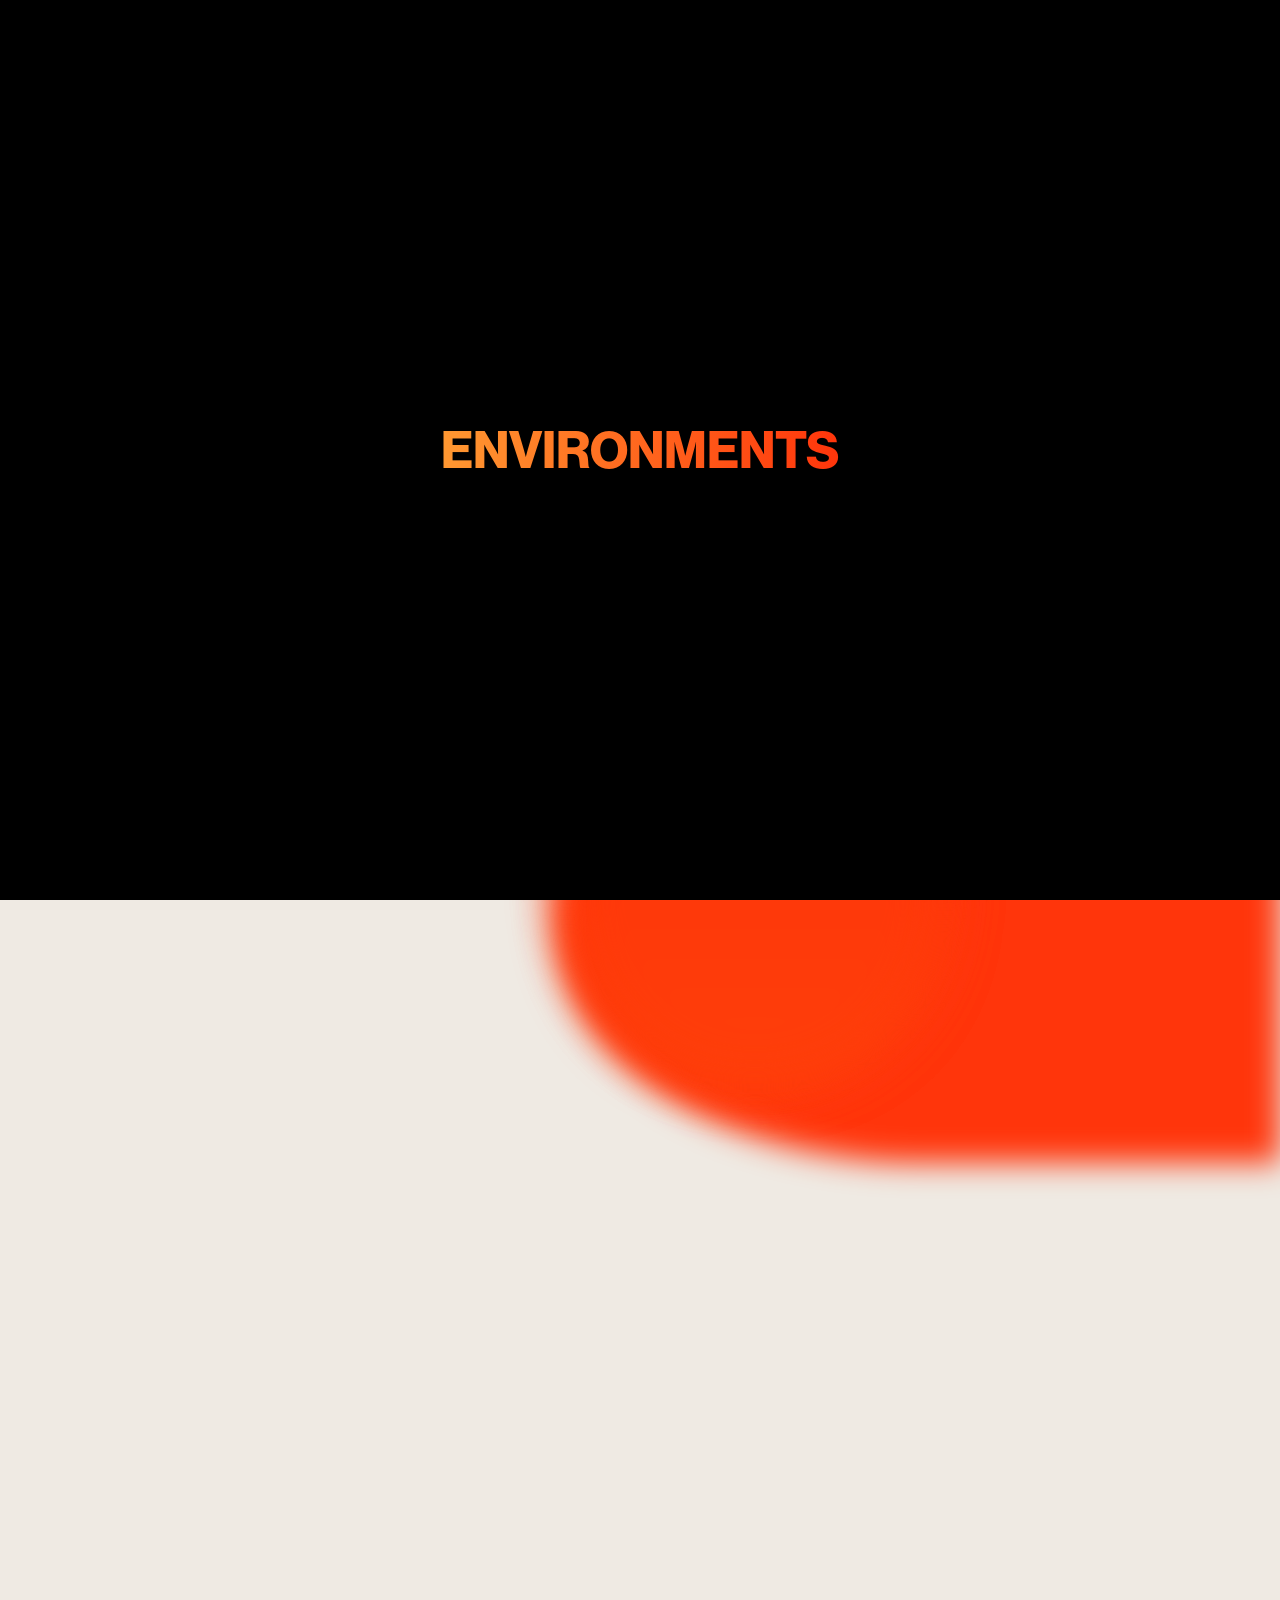
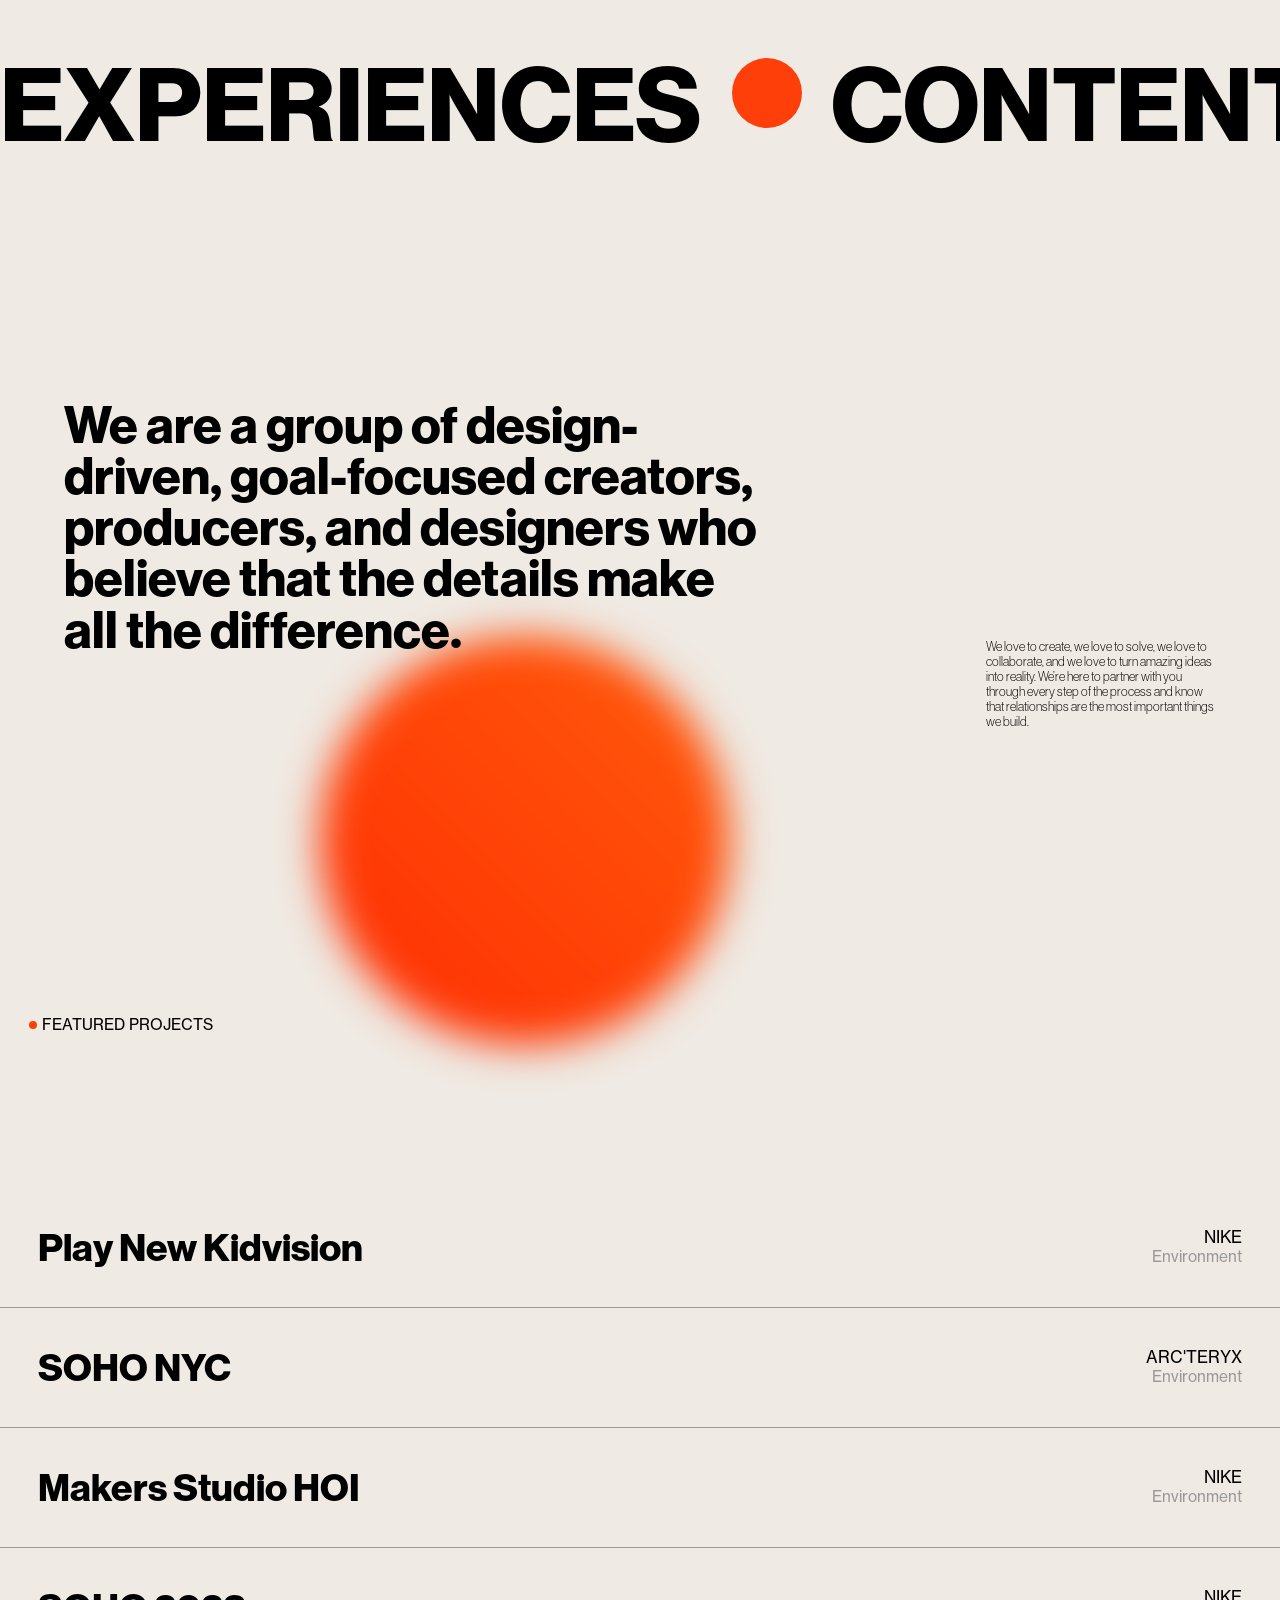
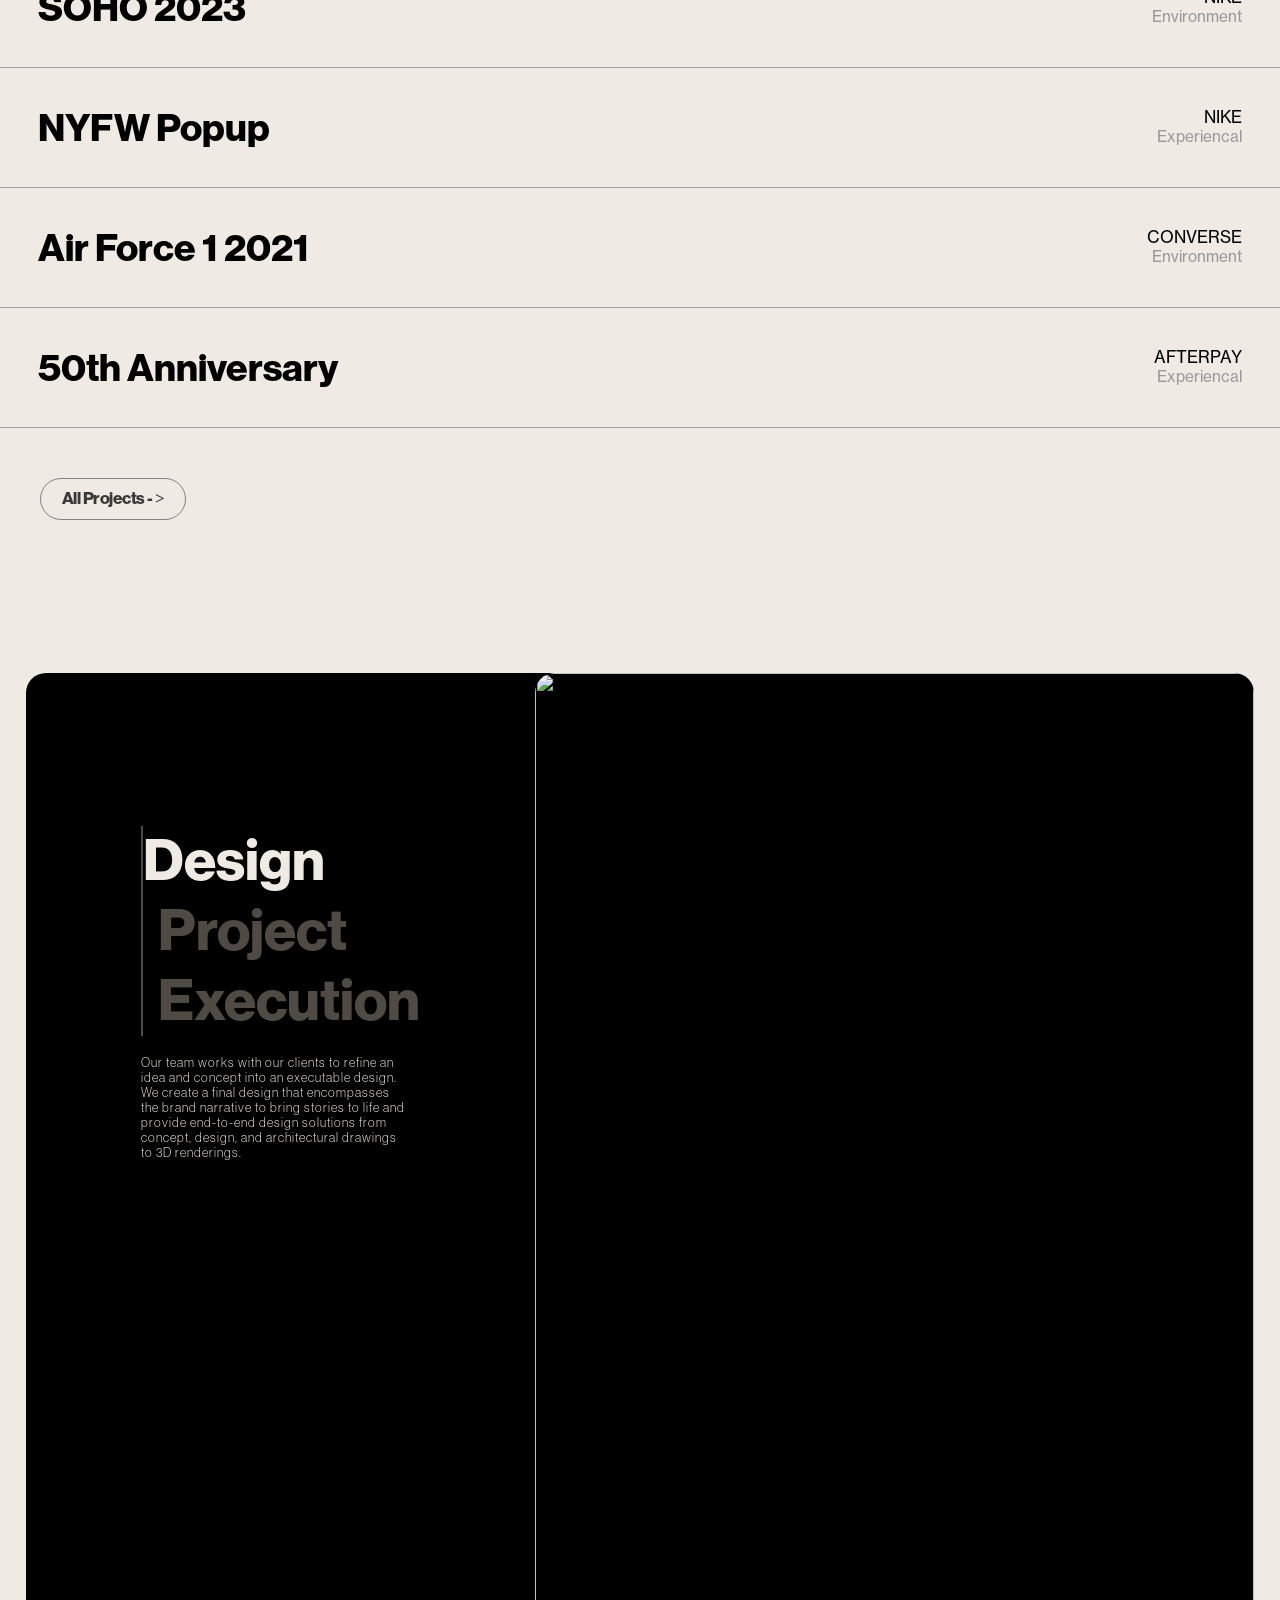
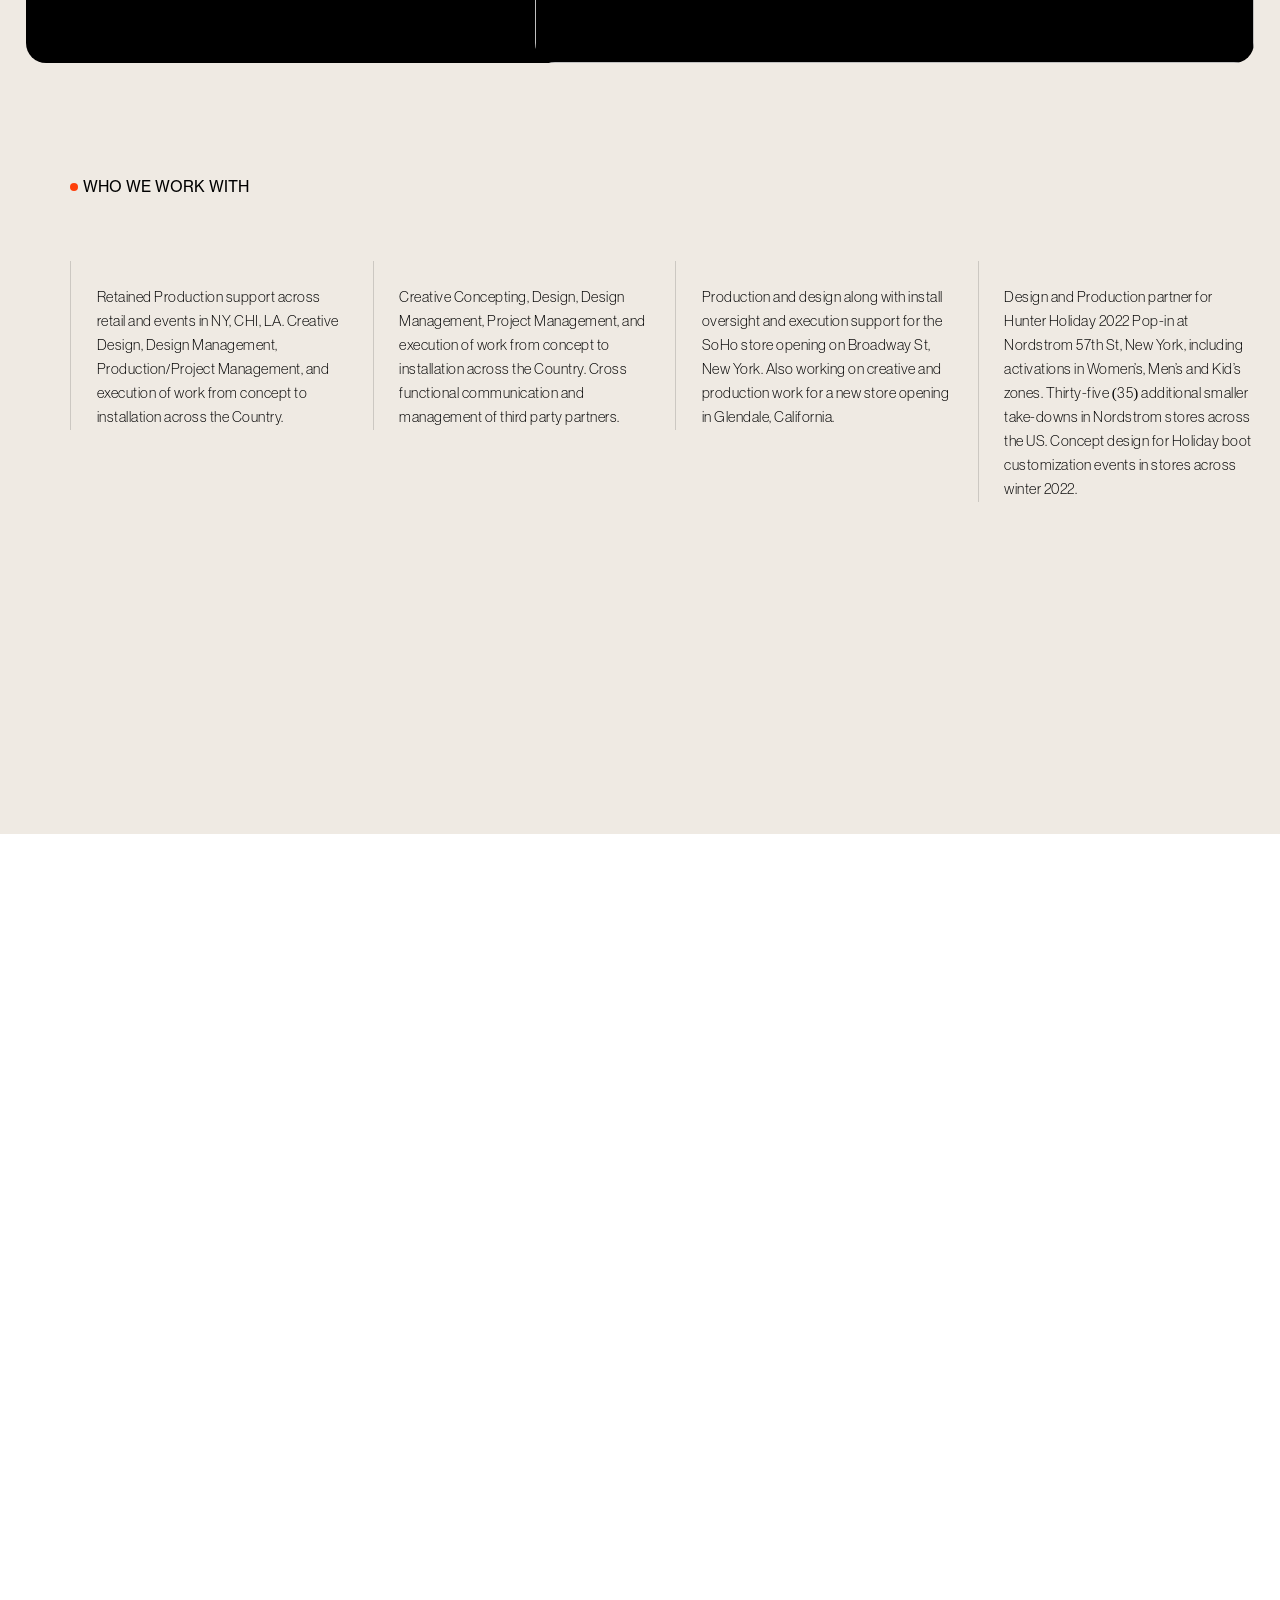
==== commit 056783b4: "responsive" ====
--- a/index.html
+++ b/index.html
@@ -6,12 +6,18 @@
     <link rel="stylesheet" href="https://cdn.jsdelivr.net/npm/locomotive-scroll@3.5.4/dist/locomotive-scroll.css">
     <link rel="stylesheet" href="https://cdn.jsdelivr.net/npm/swiper@11/swiper-bundle.min.css" />
     <meta name="viewport" content="width=device-width, initial-scale=1.0">
+    <link href="https://cdn.jsdelivr.net/npm/remixicon@3.5.0/fonts/remixicon.css" rel="stylesheet">
     <link rel="stylesheet" href="style.css">
     <link rel="shortcut icon" href="./icon.png" type="image/x-icon">
     <title>Sundown Studio</title>
 </head>
 
 <body>
+    <div id="loader">
+        <h1>ENVIRONMENTS</h1>
+        <!-- <h1>EXPERIENCES</h1>
+        <h1>CONTENT</h1> -->
+    </div>
     <div id="fixed-img"></div>
     <div id="footer">
         <div id="gooey1"></div>
@@ -41,6 +47,10 @@
             <nav>
                 <img src="https://assets-global.website-files.com/64d3dd9edfb41666c35b15b7/64d3dd9edfb41666c35b15c2_Sundown%20logo.svg"
                     alt="">
+                <div class="menu">
+                    <i class="ri-menu-line"></i>
+                    <h3>MENU</h3>
+                </div>
                 <div id="navright">
                     <h4><a href="#">Work</a></h4>
                     <h4><a href="#">Studio</a></h4>
@@ -56,6 +66,13 @@
                     <h1>Spaces <br>
                         that <br>
                         inspire</h1>
+                </div>
+            </div>
+            <div id="full-scr">
+                <div id="f1">
+                    <h2>Work</h2>
+                    <h2>Studio</h2>
+                    <h2>Contact</h2>
                 </div>
             </div>
             <div id="hero-shape">
@@ -119,6 +136,8 @@
             <div id="elem-container">
                 <div id="elem1" class="elem"
                     data-image="https://assets-global.website-files.com/64d3dd9edfb41666c35b15d4/64d3dd9edfb41666c35b169f_Copy%2520of%2520211023_NikeCHI_PlayNewKids_Beauty-03-p-1600.webp">
+                    <img src="https://assets-global.website-files.com/64d3dd9edfb41666c35b15d4/64d3dd9edfb41666c35b169f_Copy%2520of%2520211023_NikeCHI_PlayNewKids_Beauty-03-p-1600.webp"
+                        alt="">
                     <div class="overlay"></div>
                     <h2>Play New Kidvision</h2>
                     <div class="rite">
@@ -129,6 +148,8 @@
 
                 <div class="elem"
                     data-image="https://assets-global.website-files.com/64d3dd9edfb41666c35b15d4/64d3dd9edfb41666c35b163b_Copy-of-IMG_1180.webp">
+                    <img src="https://assets-global.website-files.com/64d3dd9edfb41666c35b15d4/64d3dd9edfb41666c35b163b_Copy-of-IMG_1180.webp"
+                        alt="">
                     <div class="overlay"></div>
                     <h2>SOHO NYC</h2>
                     <div class="rite">
@@ -139,6 +160,8 @@
 
                 <div class="elem"
                     data-image="https://assets-global.website-files.com/64d3dd9edfb41666c35b15d4/64d3dd9edfb41666c35b1733_Nike_HOI_50th_SU22_FL1_5388.webp">
+                    <img src="https://assets-global.website-files.com/64d3dd9edfb41666c35b15d4/64d3dd9edfb41666c35b1733_Nike_HOI_50th_SU22_FL1_5388.webp"
+                        alt="">
                     <div class="overlay"></div>
                     <h2>Makers Studio HOI</h2>
                     <div class="rite">
@@ -149,6 +172,8 @@
 
                 <div class="elem"
                     data-image="https://assets-global.website-files.com/64d3dd9edfb41666c35b15d4/64d3dd9edfb41666c35b1733_Nike_HOI_50th_SU22_FL1_5388.webp">
+                    <img src="https://assets-global.website-files.com/64d3dd9edfb41666c35b15d4/64d3dd9edfb41666c35b1733_Nike_HOI_50th_SU22_FL1_5388.webp"
+                        alt="">
                     <div class="overlay"></div>
                     <h2>SOHO 2023</h2>
                     <div class="rite">
@@ -159,6 +184,8 @@
 
                 <div class="elem"
                     data-image="https://assets-global.website-files.com/64d3dd9edfb41666c35b15d4/64d3dd9edfb41666c35b1712_AM704009-p-1600.webp">
+                    <img src="https://assets-global.website-files.com/64d3dd9edfb41666c35b15d4/64d3dd9edfb41666c35b1712_AM704009-p-1600.webp"
+                        alt="">
                     <div class="overlay"></div>
                     <h2>NYFW Popup</h2>
                     <div class="rite">
@@ -169,6 +196,8 @@
 
                 <div class="elem"
                     data-image="https://assets-global.website-files.com/64d3dd9edfb41666c35b15d4/64d3dd9edfb41666c35b16c5_Copy%20of%20Nike_Soho_AMD21_0781_LORES.webp">
+                    <img src="https://assets-global.website-files.com/64d3dd9edfb41666c35b15d4/64d3dd9edfb41666c35b16c5_Copy%20of%20Nike_Soho_AMD21_0781_LORES.webp"
+                        alt="">
                     <div class="overlay"></div>
                     <h2>Air Force 1 2021</h2>
                     <div class="rite">
@@ -179,6 +208,8 @@
 
                 <div class="elem"
                     data-image="https://assets-global.website-files.com/64d3dd9edfb41666c35b15d4/64d3dd9edfb41666c35b16f4_Copy%20of%20Nike_Soho_50th_SU22_FL1_6176.webp">
+                    <img src="https://assets-global.website-files.com/64d3dd9edfb41666c35b15d4/64d3dd9edfb41666c35b16f4_Copy%20of%20Nike_Soho_50th_SU22_FL1_6176.webp"
+                        alt="">
                     <div class="overlay"></div>
                     <h2>50th Anniversary</h2>
                     <div class="rite">
--- a/style.css
+++ b/style.css
@@ -41,8 +41,10 @@
     min-height: 100vh;
     width: 100%;
     position: relative;
-    padding: 0 2vw;
+    padding: 0vw 2vw;
     background-color: #efeae3;
+    padding-bottom: 6vw;
+    overflow: hidden;
 }
 
 nav {
@@ -51,6 +53,8 @@
     display: flex;
     align-items: center;
     justify-content: space-between;
+    position: relative;
+    z-index: 9999;
 }
 
 #navright {
@@ -100,6 +104,10 @@
     color: #efeae3;
 }
 
+.menu {
+    display: none;
+}
+
 #hero {
     height: 65vh;
     width: 100%;
@@ -107,7 +115,8 @@
     align-items: flex-end;
     justify-content: space-between;
     border-bottom: 1px solid black;
-    padding-bottom: 2.5vw;
+    padding-bottom: 1.5vw;
+    margin-top: 3vw;
 }
 
 #left h3 {
@@ -125,7 +134,7 @@
 }
 
 #page1 video {
-    margin-top: 4vw;
+    margin-top: 10vw;
     border-radius: 30px;
     width: 100%;
     position: relative;
@@ -136,7 +145,7 @@
     height: 36vw;
     width: 56vw;
     right: 0;
-    top: 70vh;
+    top: 78vh;
 }
 
 #h1 {
@@ -196,7 +205,6 @@
     position: relative;
     padding: 8vw 0vw;
     background-color: #efeae3;
-
 }
 
 #moving::-webkit-scrollbar {
@@ -325,6 +333,10 @@
     padding: 4vw 0;
 }
 
+#page3 img {
+    display: none;
+}
+
 .elem {
     height: 120px;
     width: 100%;
@@ -687,4 +699,440 @@
     to {
         transform: translate(-5%, -5%) skew(30deg);
     }
+}
+
+#full-scr {
+    height: 100vh;
+    width: 100%;
+    position: fixed;
+    z-index: 9998;
+    left: 0;
+    top: -100%;
+    transition: all ease 0.5s;
+    background-color: transparent;
+    background-color: #00000071;
+}
+
+#f1 {
+    height: 60%;
+    width: 100%;
+    background-color: #efeae3;
+    border-bottom-left-radius: 20px;
+    border-bottom-right-radius: 20px;
+    display: flex;
+    flex-direction: column;
+    justify-content: flex-end;
+    padding: 8vw 6vw;
+    gap: 1vw;
+}
+
+#f1 h2 {
+    font-size: 16vw;
+    font-weight: 700;
+    text-transform: uppercase;
+    line-height: 1;
+    letter-spacing: -1px;
+    text-align: right;
+}
+
+#loader {
+    width: 100%;
+    height: 100%;
+    position: fixed;
+    background-color: #000000;
+    z-index: 99999;
+    top: 0;
+    transition: all ease 0.3s;
+    display: flex;
+    align-items: center;
+    justify-content: center;
+}
+
+#loader h1 {
+    font-size: 4vw;
+    background: linear-gradient(to right, #ff9831, #ff350b);
+    color: transparent;
+    -webkit-background-clip: text;
+}
+
+@media (max-width:600px) {
+    #main {
+        overflow: hidden;
+        width: 100%;
+    }
+
+    #page1 {
+        min-height: 100vh;
+        width: 100%;
+        padding: 0 0vw;
+        position: relative;
+        padding-bottom: 10vw;
+    }
+
+    nav {
+        padding: 6vw 5vw;
+        background-color: #efeae3;
+        overflow: hidden;
+    }
+
+    .menu {
+        display: flex;
+        border: 1px solid #ababab;
+        border-radius: 50px;
+        padding: 2.5vw 4.5vw;
+        gap: 1.4vh;
+        align-items: center;
+        justify-content: center;
+    }
+
+    nav h3 {
+        display: block;
+        font-size: 4vw;
+        font-weight: 200;
+    }
+
+    nav img {
+        height: 7vh;
+        transition: all ease 0.2s;
+    }
+
+    #navright {
+        display: none;
+    }
+
+    #hero {
+        height: 65vh;
+        width: 100%;
+        padding-bottom: 2.5vw;
+        flex-direction: column-reverse;
+        padding-bottom: 10vw;
+        padding: 7vw 5vw;
+        position: relative;
+        z-index: 9;
+    }
+
+    #left h3 {
+        width: 70%;
+        line-height: 7vw;
+        font-size: 4.5vw;
+    }
+
+    #right h1 {
+        font-size: 17vw;
+        line-height: 15vw;
+    }
+
+    #page1 video {
+        margin-top: 4vw;
+        width: 90%;
+        margin-left: 5%;
+        position: relative;
+        border-radius: 15px;
+        height: 70vh;
+        object-fit: cover;
+        object-position: center;
+    }
+
+    #hero-shape {
+        position: absolute;
+        height: 62vw;
+        width: 60vw;
+        right: 0;
+        top: 55vh;
+    }
+
+    #page2 {
+        min-height: 100vh;
+        width: 100%;
+        position: relative;
+        padding: 8vw 0vw;
+    }
+
+    #circle {
+        height: 20px;
+        width: 20px;
+    }
+
+    #page2-bottom {
+        height: 50vh;
+        width: 100%;
+        padding: 2vw;
+        position: relative;
+        z-index: 2;
+        flex-direction: column;
+        margin-top: 12vw;
+    }
+
+    #page2-bottom h1 {
+        font-size: 6vw;
+        width: 80%;
+        line-height: 6vw;
+        height: 40%;
+    }
+
+    #bottom-pt2 {
+        width: 70%;
+        margin-top: 5vw;
+        padding-top: 20vw;
+        margin-left: -10vw;
+    }
+
+    #dot {
+        height: 15px;
+        width: 15px;
+    }
+
+    #project {
+        padding-left: 5vw;
+        margin-top: 55vw;
+    }
+
+    #project h5 {
+        font-size: 4vw;
+        font-weight: 400;
+    }
+
+    #bottom-pt2 img {
+        width: 100%;
+        border-radius: 8px;
+    }
+
+    #bottom-pt2 p {
+        font-weight: 100;
+        margin-top: 2vw;
+        font-size: 4vw;
+    }
+
+    #page2 #gooey {
+        height: 62vw;
+        width: 62vw;
+        border-radius: 50%;
+        position: absolute;
+        top: 22%;
+        left: 45%;
+        z-index: 1;
+    }
+
+    #page3 {
+        padding: 4vw;
+    }
+
+    #page3 img {
+        display: block !important;
+    }
+
+    .elem {
+        height: auto;
+        flex-direction: column;
+        align-items: flex-start;
+        justify-content: flex-start;
+        padding: 0;
+        border-bottom: none;
+        margin-bottom: 10vw;
+        overflow: visible;
+        background: transparent;
+    }
+
+    .elem img {
+        width: 100%;
+        height: 65vw;
+        object-fit: cover;
+        border-radius: 15px;
+        display: block !important;
+        margin-bottom: 3vw;
+    }
+
+    .elem .overlay {
+        display: none;
+    }
+
+    .elem h2 {
+        font-size: 8vw;
+        font-weight: 700;
+        padding: 0;
+        margin-bottom: 1vw;
+        z-index: 1;
+        line-height: 1.1;
+    }
+
+    .rite {
+        text-align: left;
+        padding: 0;
+    }
+
+    .rite h3 {
+        font-size: 4.5vw;
+        font-weight: 500;
+        margin-bottom: 1vw;
+    }
+
+    .rite h4 {
+        font-size: 4vw;
+        font-weight: 400;
+        color: rgb(152, 152, 152);
+    }
+
+    #fixed-img {
+        display: none !important;
+    }
+
+    #page3 h5 {
+        width: 50%;
+        font-size: 3.5vw;
+        margin: 5vw 0;
+        padding: 3vw 4vw;
+    }
+
+    #page4 {
+        min-height: auto;
+        padding: 4vw 3vw;
+    }
+
+    #design {
+        height: auto;
+        flex-direction: column;
+        border-radius: 15px;
+        overflow: hidden;
+    }
+
+    #design #dl {
+        width: 100%;
+        margin: 10vw 6vw;
+    }
+
+    #dl h2 {
+        font-size: 10vw;
+    }
+
+    #dl p {
+        font-size: 3.5vw;
+        line-height: 1.6;
+        letter-spacing: 0.5px;
+        width: 85%;
+    }
+
+    #design #dr {
+        width: 100%;
+        height: 60vh;
+    }
+
+    #dr img {
+        height: 60vh;
+        width: 100%;
+        border-radius: 0 0 15px 15px;
+        object-fit: cover;
+    }
+
+    #page5 {
+        height: auto;
+        min-height: 80vh;
+    }
+
+    #page5 #project {
+        padding-left: 5vw;
+        margin-top: 10%;
+        margin-bottom: 15vw;
+    }
+
+    .swiper {
+        width: 100%;
+        height: 60vh;
+    }
+
+    .swiper-slide {
+        width: 80%;
+        padding: 0 5vw;
+    }
+
+    .swiper-slide:last-child {
+        width: 90%;
+    }
+
+    .swiper-slide img:last-child {
+        padding-bottom: -2vw;
+    }
+
+    .swiper-slide img {
+        height: 30vw;
+        padding-bottom: 5vw;
+    }
+
+    .swiper-slide p {
+        font-size: 4vw;
+    }
+
+    #page6 {
+        min-height: 45vh;
+        width: 100%;
+    }
+
+    #footer {
+        height: 45vh;
+        display: flex;
+        flex-direction: column;
+    }
+
+    #footer h1 {
+        text-align: center;
+    }
+
+    #footer-div {
+        padding: 4vw 4vw 2vw;
+        justify-content: space-between;
+        align-items: flex-start;
+        gap: 10vw;
+    }
+
+    #footer-bottom {
+        height: 5vh;
+        padding: 1vw 3vw;
+    }
+
+    #footer-bottom h5 {
+        font-size: 2.5vw;
+    }
+
+    #work {
+        gap: 3vw;
+        margin-right: 10vw;
+        margin-bottom: 7vw;
+    }
+
+    #work h3 {
+        font-size: 4.5vw;
+    }
+
+    #email {
+        margin-top: 0px;
+        flex: 1;
+    }
+
+    #email h4 {
+        font-size: 3vw;
+        margin-bottom: 2vw;
+        padding-right: 0;
+    }
+
+    #email input {
+        width: 87%;
+        padding-right: 0;
+    }
+
+    #email ::placeholder {
+        font-size: 3vw;
+    }
+
+    #footer #gooey1 {
+        height: 85vw;
+        width: 130vw;
+        top: -45%;
+        left: -55%;
+    }
+
+    #footer #gooey2 {
+        height: 85vw;
+        width: 130vw;
+        top: -45%;
+        right: -55%;
+    }
 }
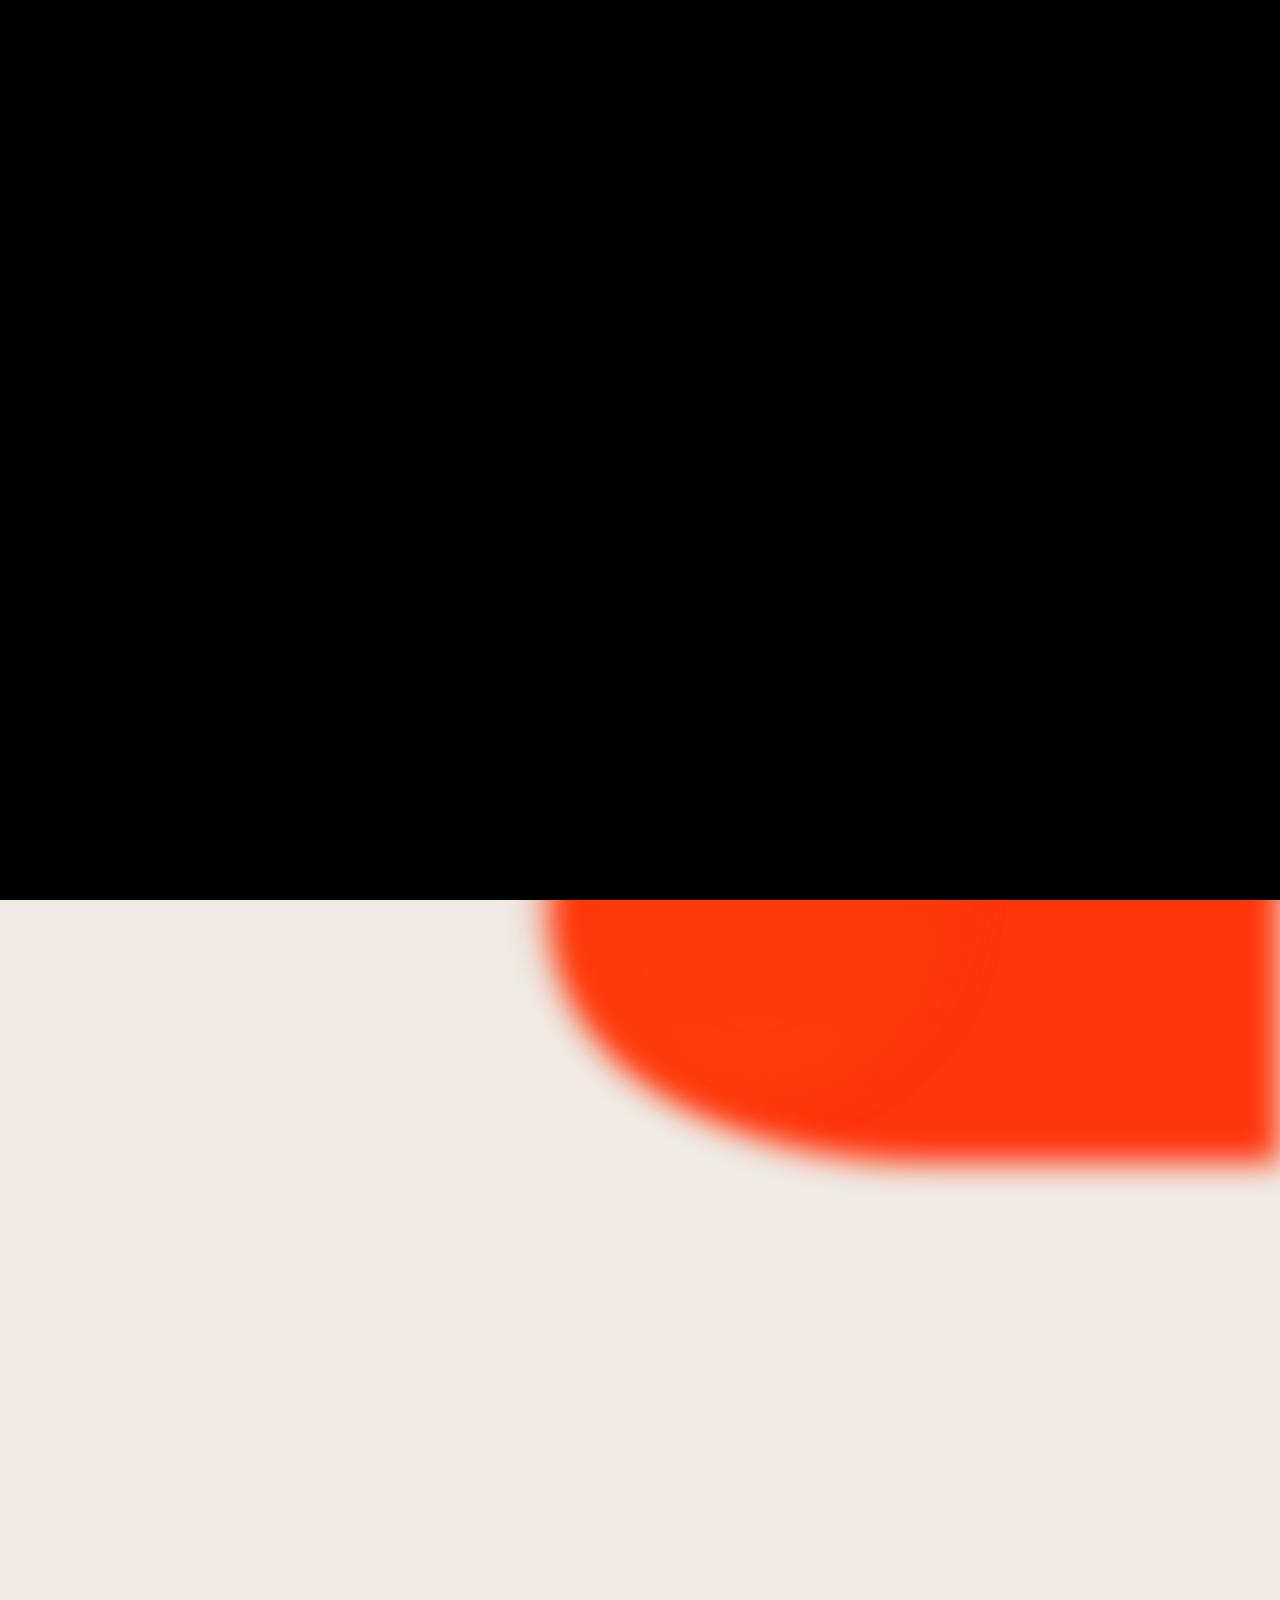
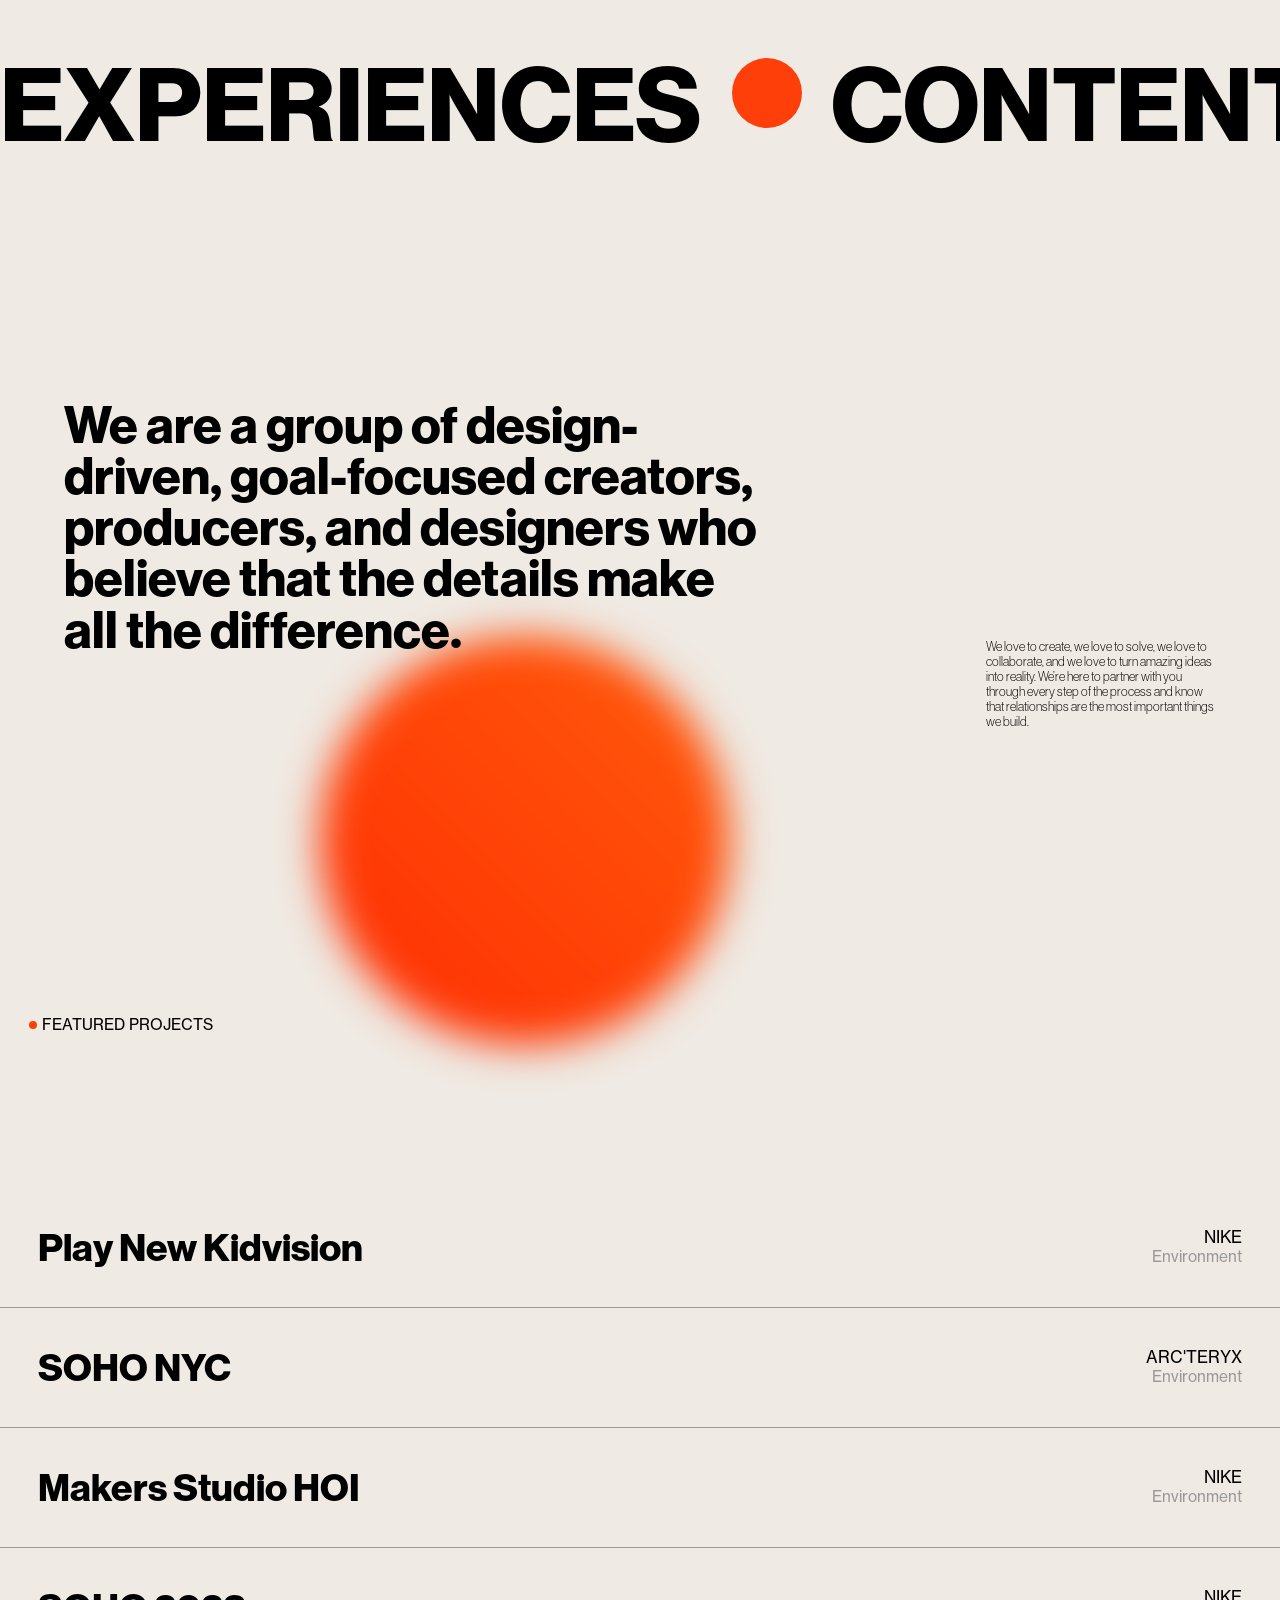
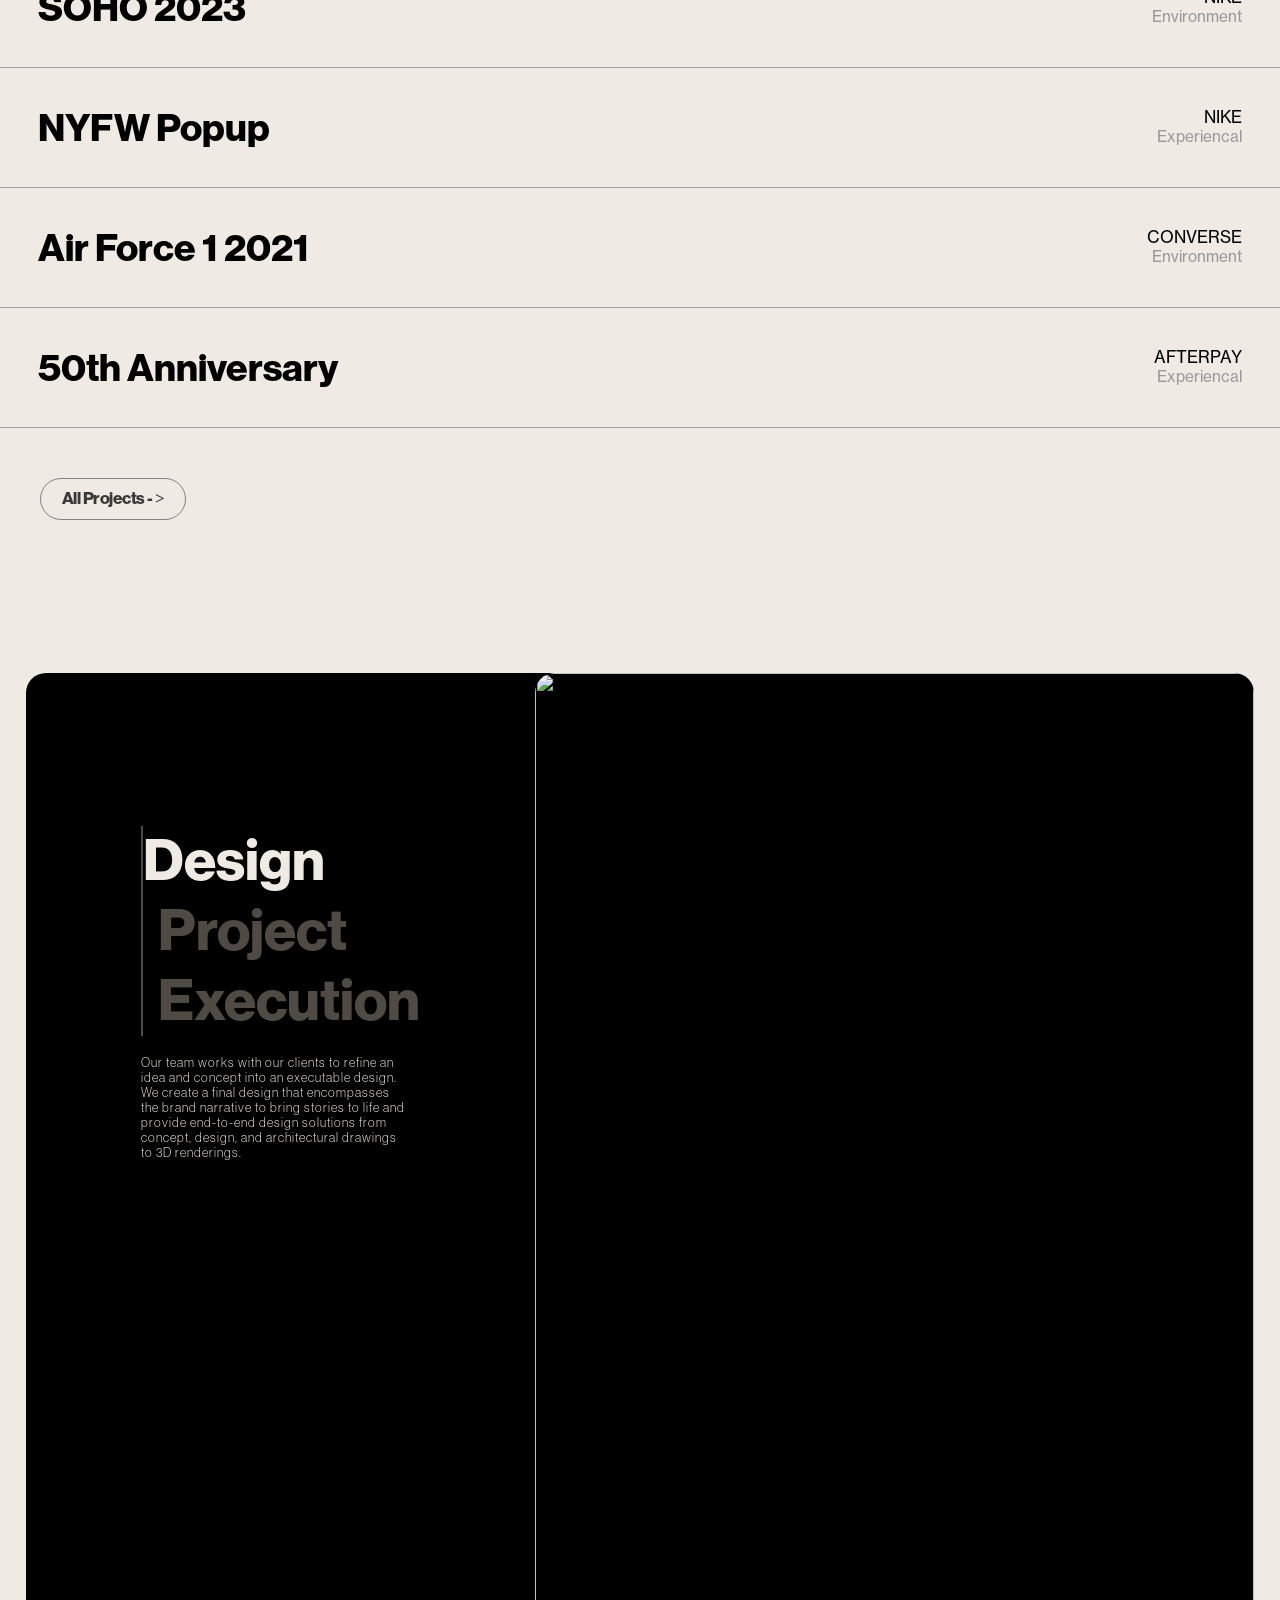
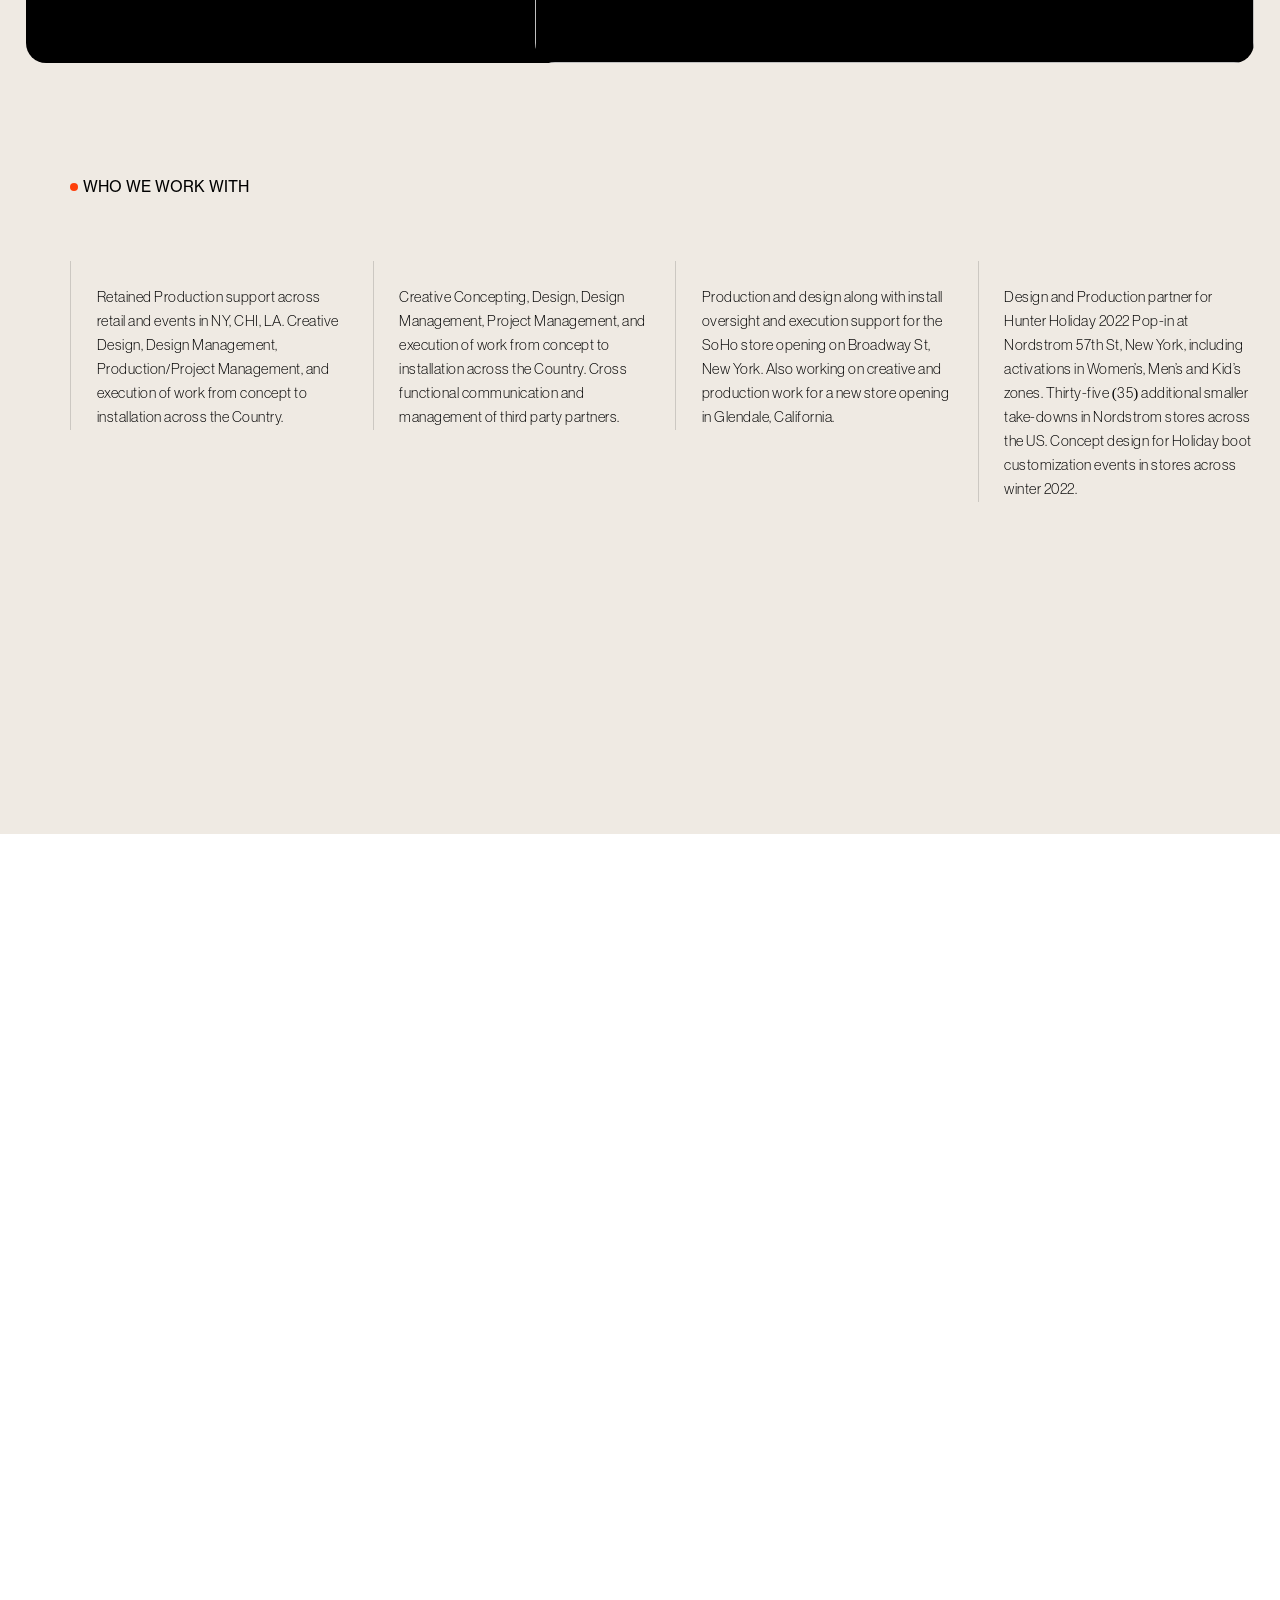
==== commit e54e4fe6: "completed" ====
--- a/index.html
+++ b/index.html
@@ -14,9 +14,9 @@
 
 <body>
     <div id="loader">
-        <h1>ENVIRONMENTS</h1>
-        <!-- <h1>EXPERIENCES</h1>
-        <h1>CONTENT</h1> -->
+        <h1>Environments</h1>
+        <h1>Experiences</h1>
+        <h1>Content</h1>
     </div>
     <div id="fixed-img"></div>
     <div id="footer">
--- a/style.css
+++ b/style.css
@@ -736,29 +736,67 @@
 }
 
 #loader {
-    width: 100%;
     height: 100%;
+    width: 100%;
+    background-color: #000;
     position: fixed;
-    background-color: #000000;
-    z-index: 99999;
+    z-index: 999;
     top: 0;
-    transition: all ease 0.3s;
+    transition: all ease 0.6s;
     display: flex;
     align-items: center;
     justify-content: center;
 }
 
 #loader h1 {
-    font-size: 4vw;
-    background: linear-gradient(to right, #ff9831, #ff350b);
+    font-size: 6vw;
     color: transparent;
+    background: linear-gradient(to right, orange, orangered);
     -webkit-background-clip: text;
-}
+    position: absolute;
+    font-weight: 800;
+    opacity: 0;
+    animation-name: load;
+    animation-duration: 1s;
+    animation-delay: 1s;
+    animation-timing-function: linear;
+}
+
+#loader h1:nth-child(2) {
+    animation-delay: 2s;
+}
+
+#loader h1:nth-child(3) {
+    animation-delay: 3s;
+}
+
+@keyframes load {
+    0% {
+        opacity: 0;
+    }
+
+    10% {
+        opacity: 1;
+    }
+
+    90% {
+        opacity: 1;
+    }
+
+    100% {
+        opacity: 0;
+    }
+}
+
 
 @media (max-width:600px) {
     #main {
         overflow: hidden;
         width: 100%;
+    }
+
+    #loader h1 {
+        font-size: 10vw;
     }
 
     #page1 {
